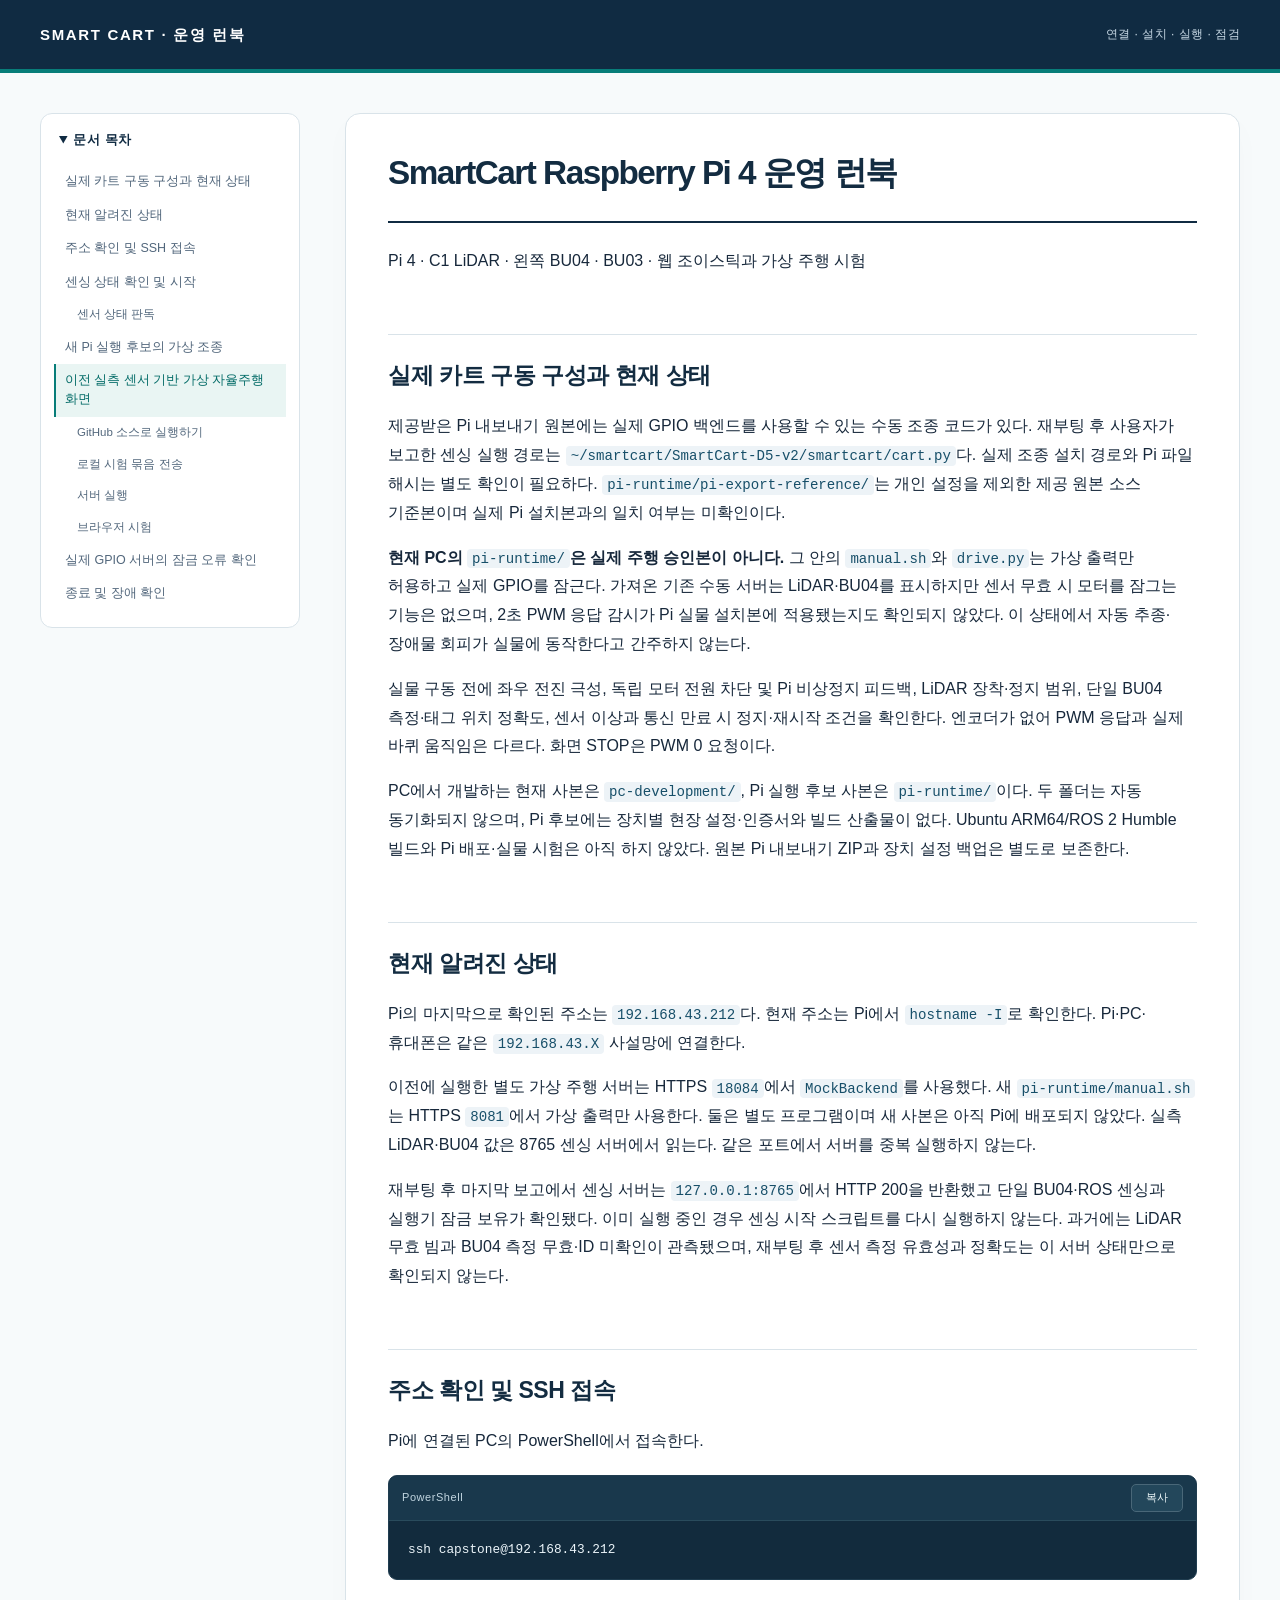
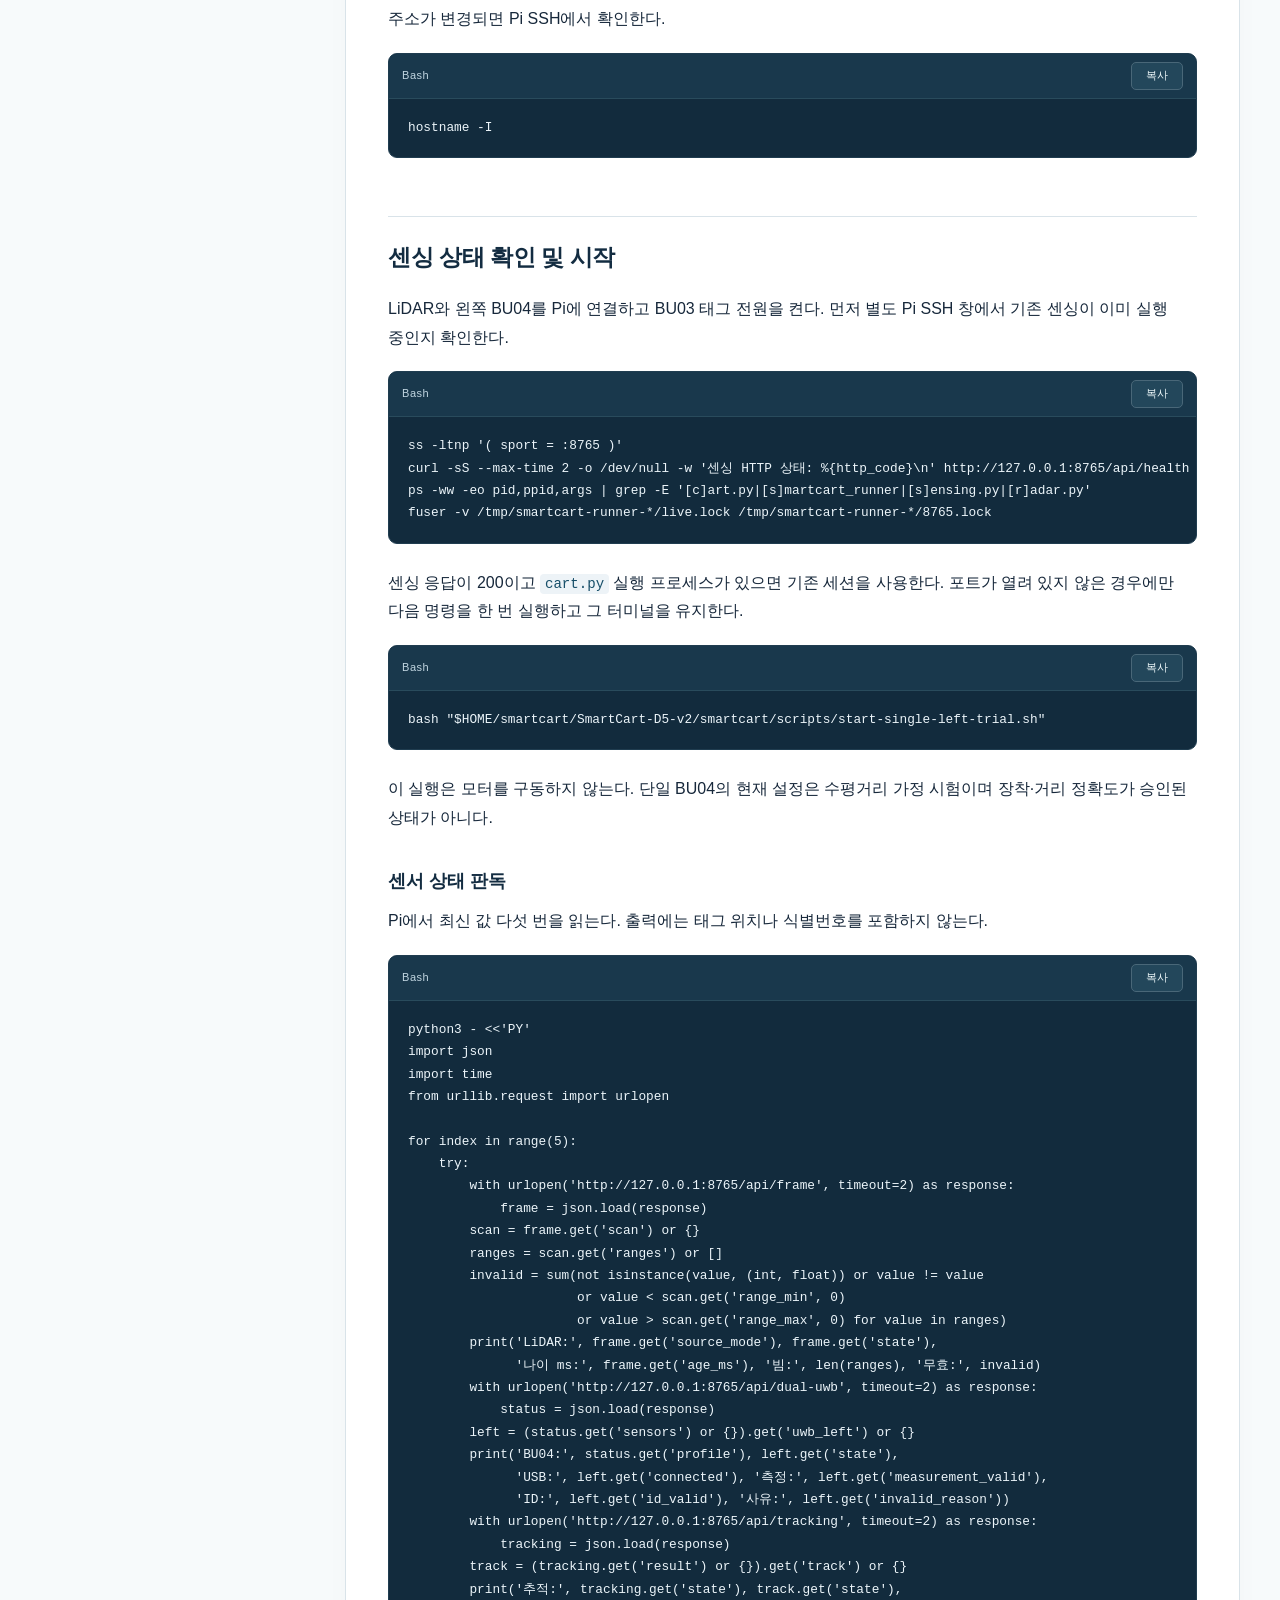
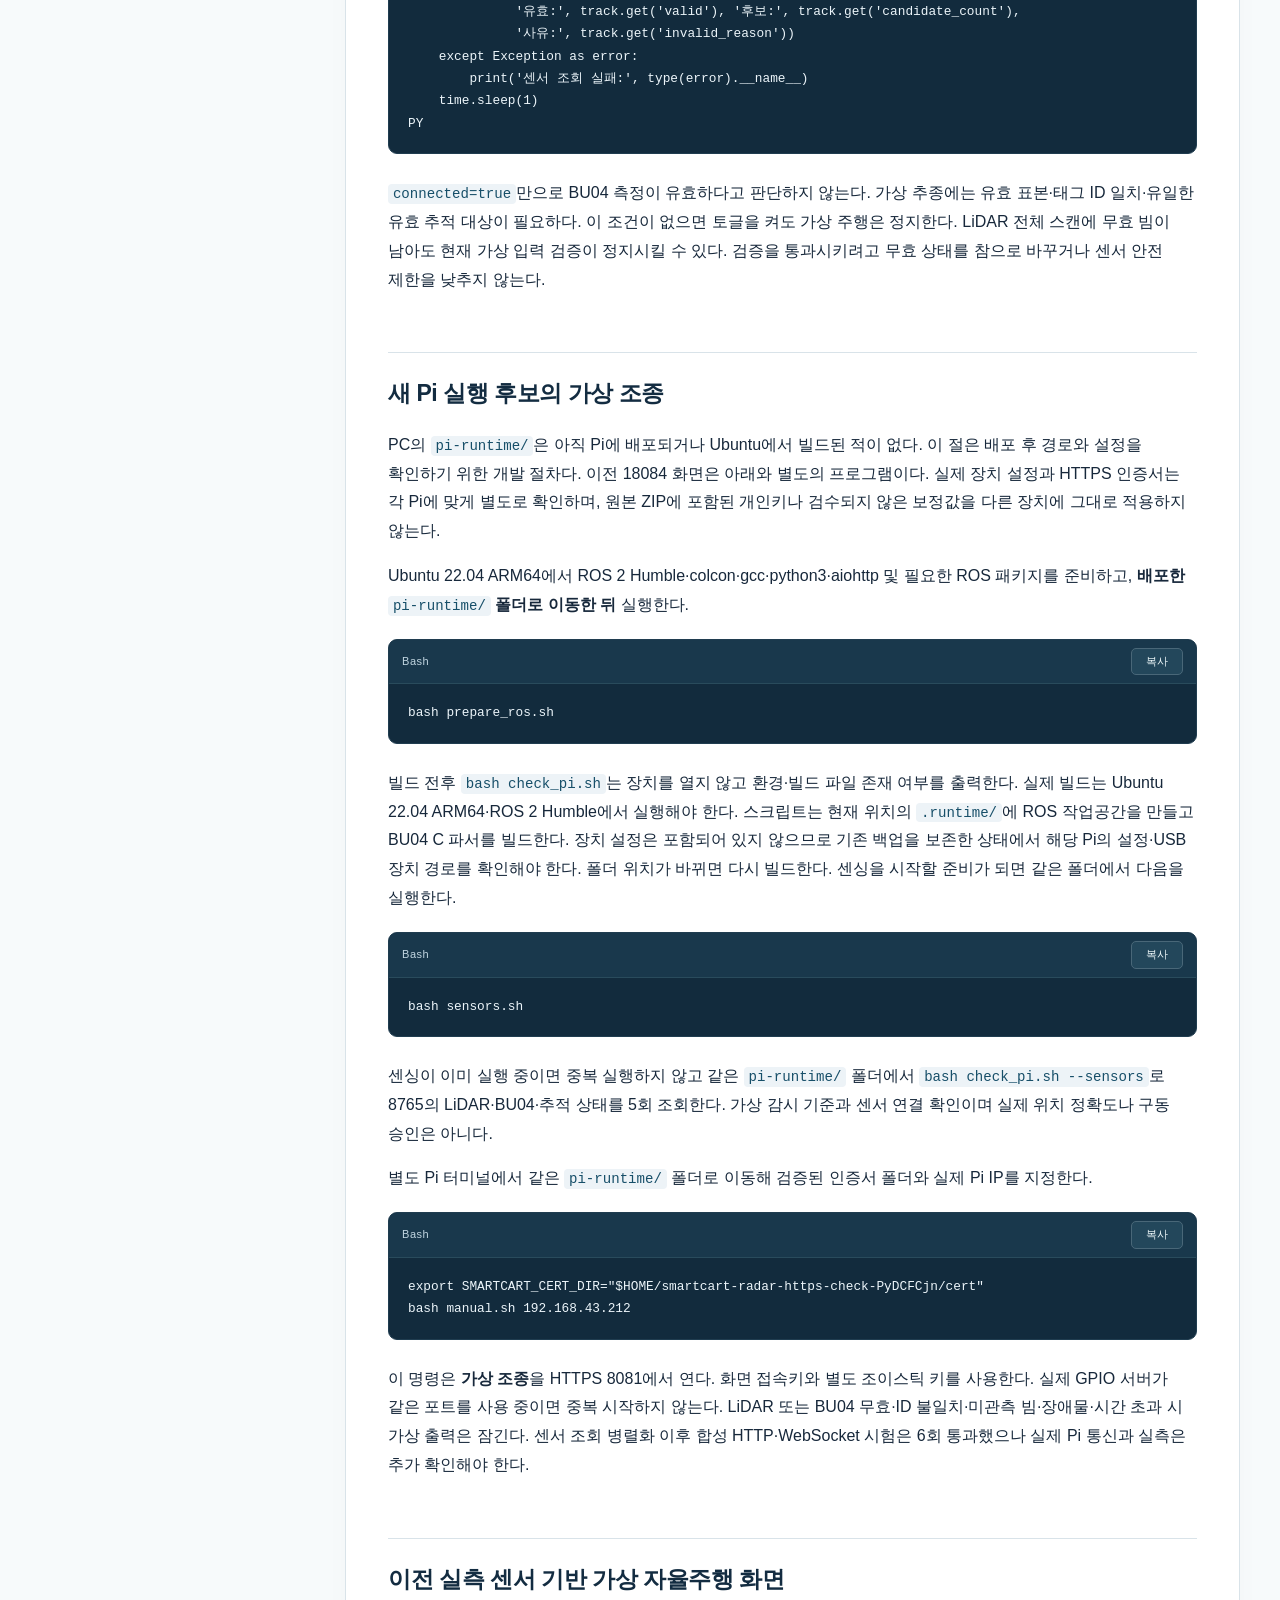
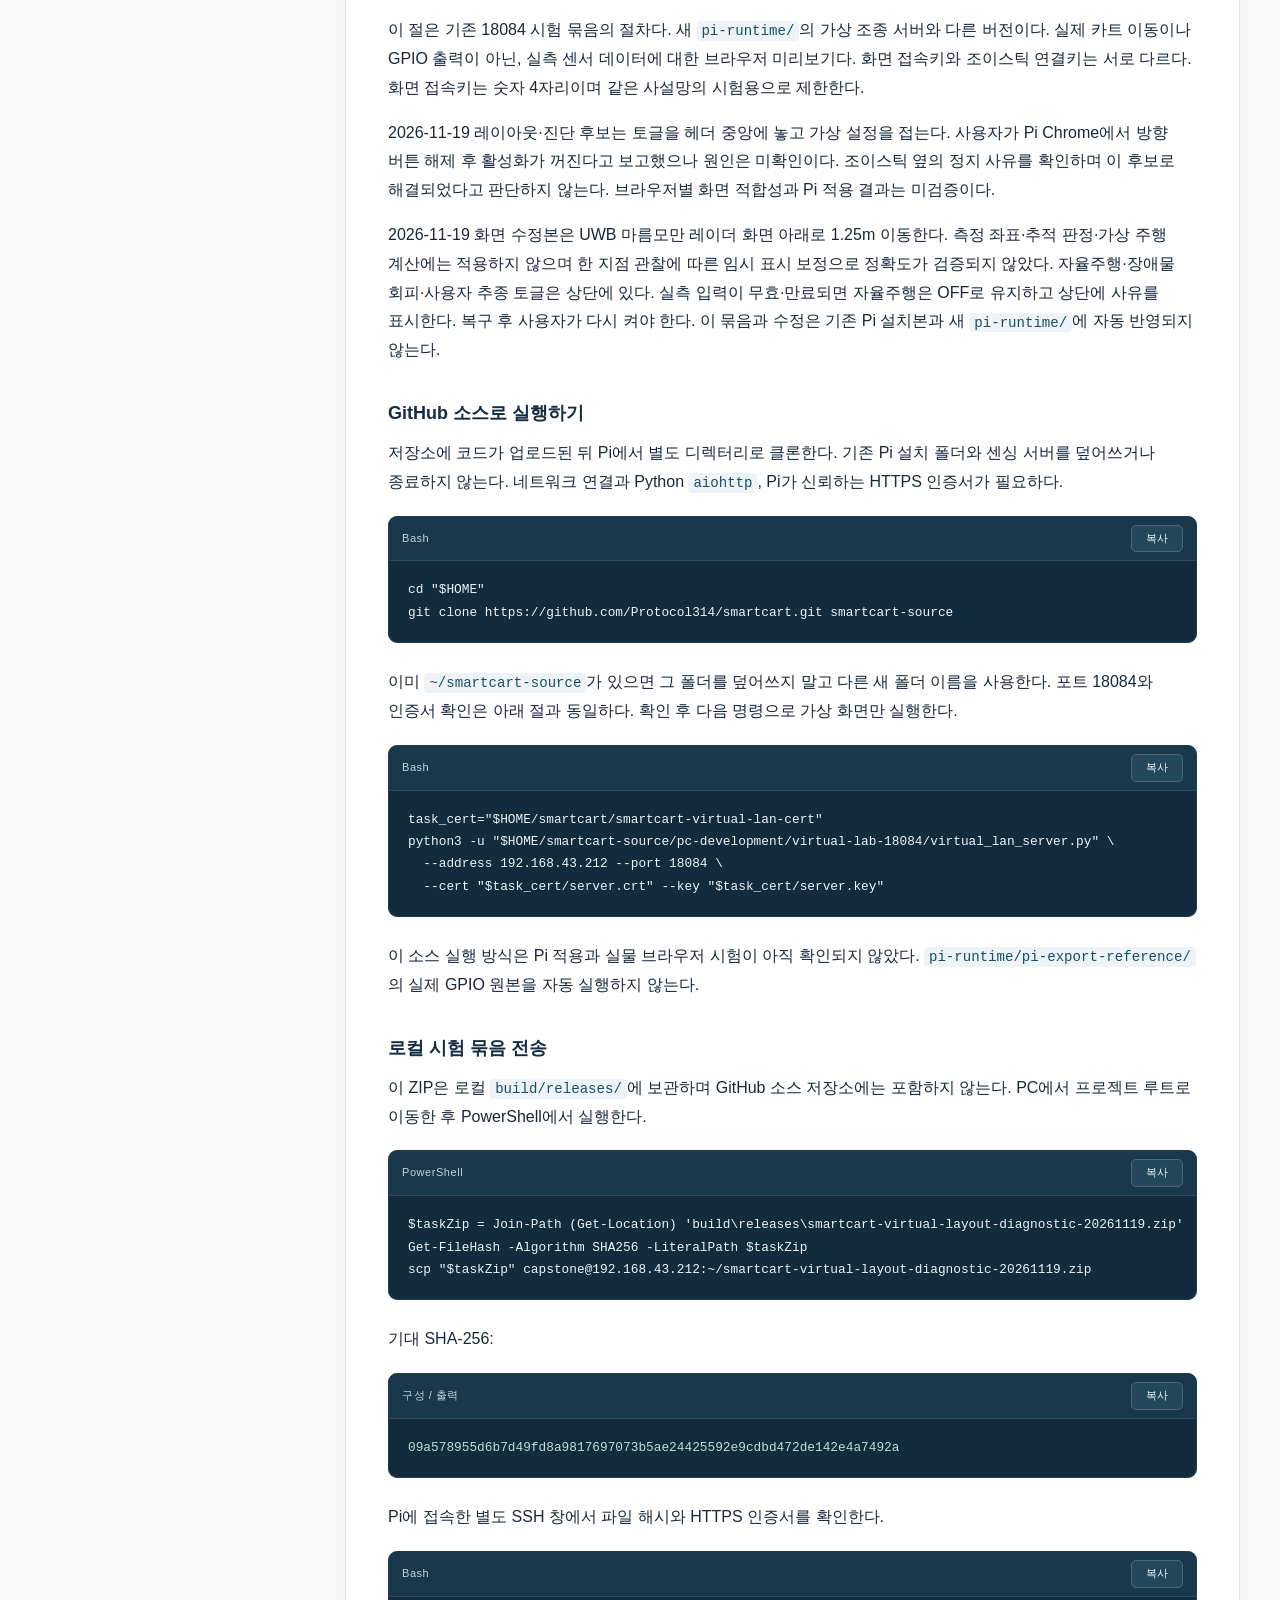
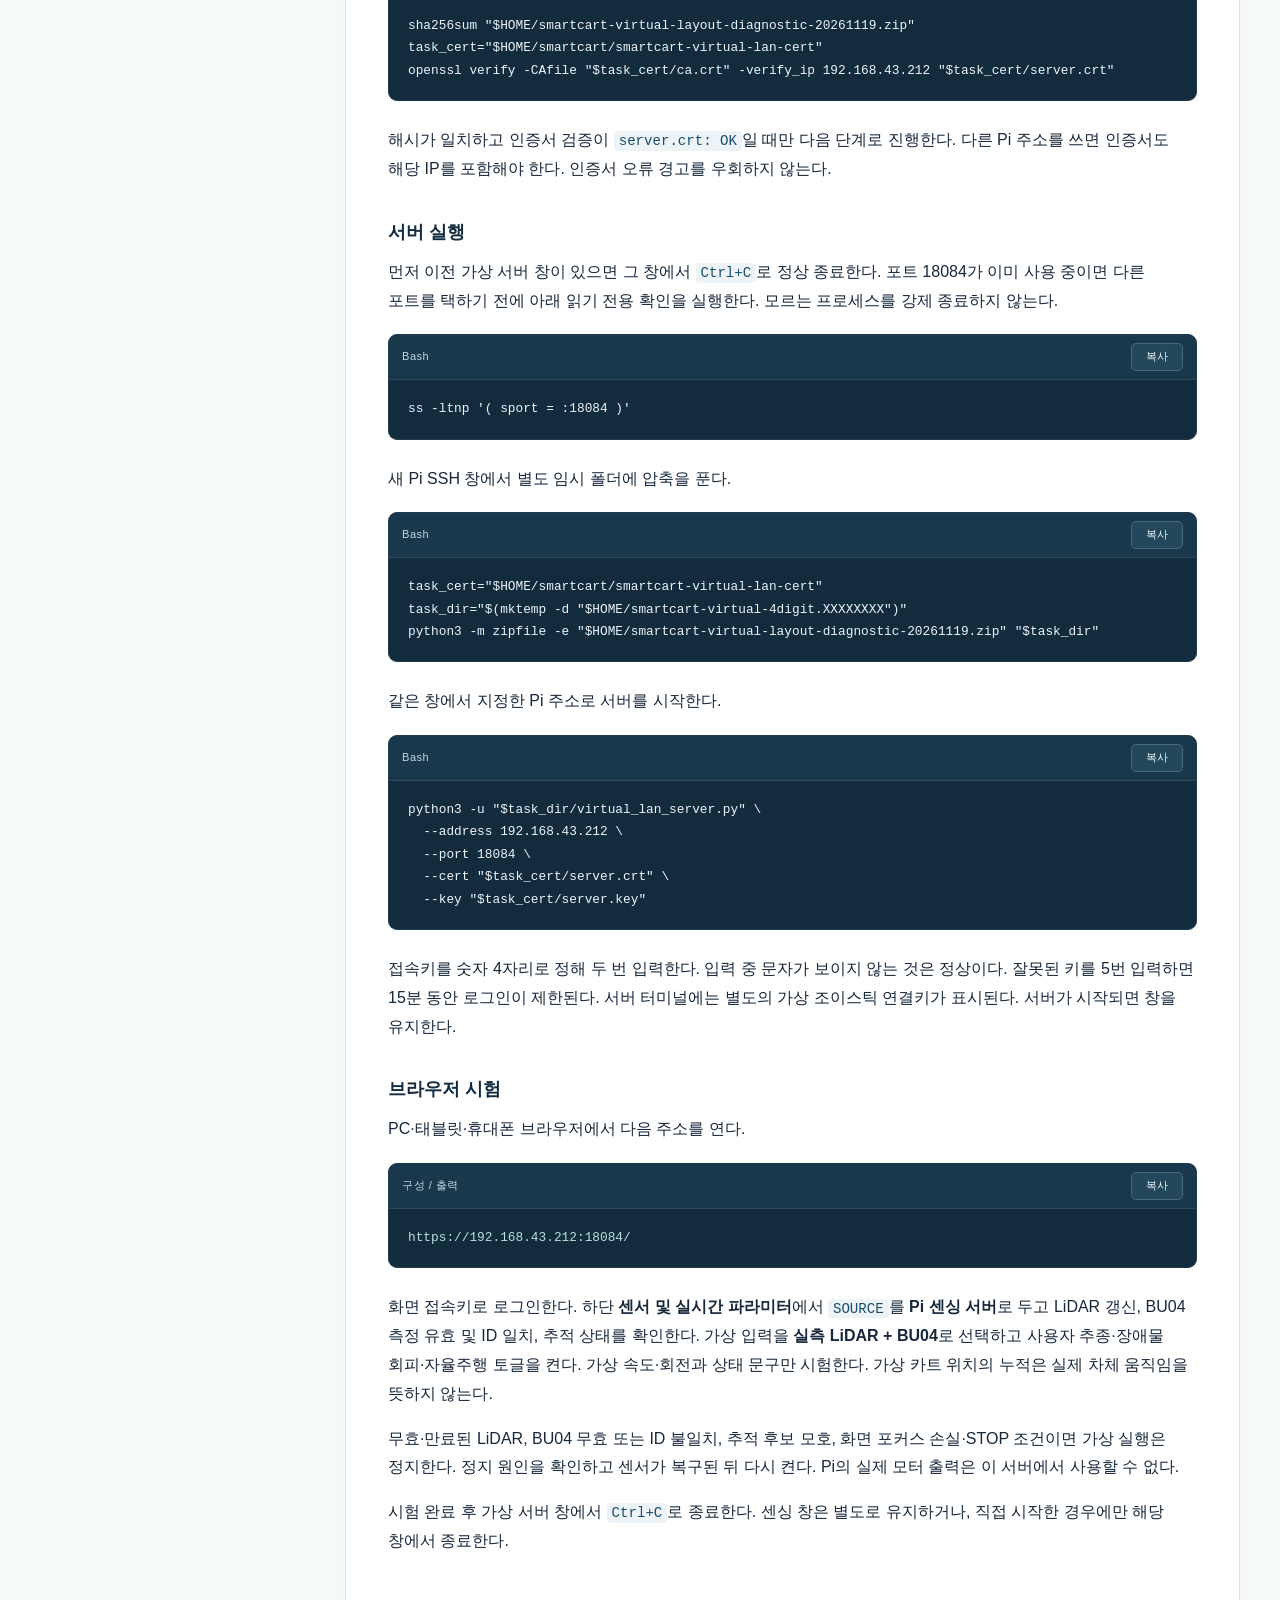
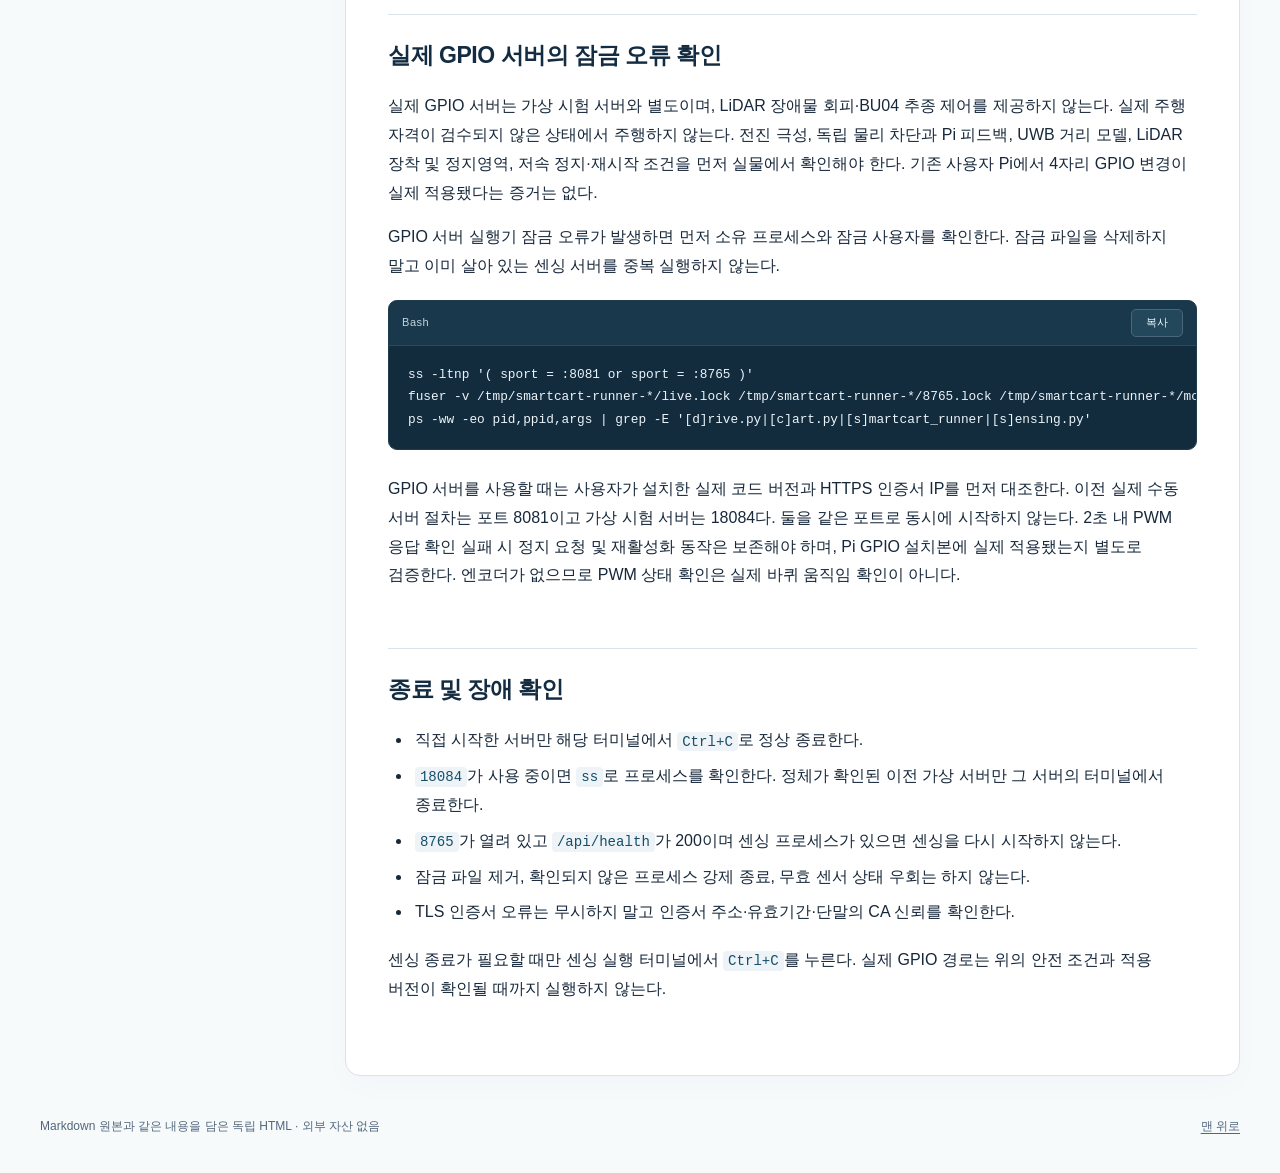
==== runbook/Smart-Cart Raspberry Pi 4 기본 운영 런북.html @ fb991292 "Initial commit" ====
<!doctype html>
<html lang="ko">
<head>
<meta charset="utf-8">
<meta name="viewport" content="width=device-width, initial-scale=1">
<meta name="referrer" content="no-referrer">
<meta name="source-sha256" content="e665fee22f720fba0fd50d37e1a9cc466f95908b7364778a058cd0b9a94259c3">
<title>SmartCart Raspberry Pi 4 운영 런북</title>
<style>
:root{color-scheme:light;--ink:#17283b;--muted:#52677c;--accent:#087d79;--line:#d9e3e9;--soft:#f1f6f8;--navy:#102b42;--code:#122b3d}
*{box-sizing:border-box}html{scroll-behavior:smooth;scroll-padding-top:24px}body{margin:0;background:#f7fafb;color:var(--ink);font:16px/1.8 -apple-system,BlinkMacSystemFont,"Segoe UI","Noto Sans KR",Arial,sans-serif;word-break:keep-all;overflow-wrap:anywhere}a{color:#066b78;text-underline-offset:3px}a:hover{color:#004856}button,summary{font:inherit}button{cursor:pointer}a:focus-visible,button:focus-visible,summary:focus-visible,pre:focus-visible,.table-wrap:focus-visible{outline:3px solid #ea9d22;outline-offset:4px}.skip{position:absolute;left:16px;top:-80px;background:white;padding:8px 18px;z-index:10}.skip:focus{top:8px}.masthead{background:var(--navy);color:#fff;border-bottom:4px solid var(--accent)}.masthead-inner{max-width:1520px;margin:auto;padding:21px 40px;display:flex;justify-content:space-between;gap:20px;align-items:center}.brand{font-size:15px;font-weight:750;letter-spacing:.11em}.masthead-note{font-size:12px;letter-spacing:.04em;color:#c8d9e5}.layout{max-width:1520px;display:grid;grid-template-columns:260px minmax(0,1fr);gap:45px;margin:0 auto;padding:40px}.sidebar{min-width:0}.toc-shell{position:sticky;top:24px;border:1px solid var(--line);border-radius:12px;background:#fff;overflow:hidden}.toc-shell summary{padding:14px 18px;font-size:13px;font-weight:750;letter-spacing:.06em;color:var(--navy);cursor:pointer}.toc-shell nav{max-height:calc(100vh - 125px);overflow:auto;padding:0 13px 16px}.toc-shell a{display:block;text-decoration:none;color:var(--muted);font-size:12.5px;line-height:1.55;padding:7px 9px;border-left:2px solid transparent}.toc-shell a.level-3{padding-left:21px;font-size:11.5px}.toc-shell a:hover,.toc-shell a.active{color:#046c68;background:#e9f5f3;border-left-color:var(--accent)}main{min-width:0;background:#fff;border:1px solid var(--line);border-radius:15px;padding:35px 42px 55px;box-shadow:0 10px 30px #16314d05}h1,h2,h3,h4{color:#132c41;line-height:1.45;overflow-wrap:anywhere}h1{font-size:clamp(27px,2.6vw,38px);letter-spacing:-.045em;margin:0 0 24px;padding-bottom:24px;border-bottom:2px solid var(--navy)}h2{font-size:23px;margin:58px 0 20px;padding-top:24px;border-top:1px solid var(--line);letter-spacing:-.02em}h3{font-size:18px;margin:35px 0 13px}h4{font-size:16px;margin:25px 0 10px}p{margin:11px 0 16px}blockquote{background:#eaf5f3;border-left:4px solid var(--accent);border-radius:0 9px 9px 0;padding:13px 19px;margin:22px 0;font-size:14px}blockquote p{margin:3px 0}ul,ol{padding-left:24px;margin:12px 0 19px}li{padding-left:3px;margin:7px 0}li p{margin:3px 0}li>ul,li>ol{margin:8px 0}.check-item{list-style:none;position:relative}.check-item>input{position:absolute;left:-23px;top:8px;accent-color:var(--accent)}.table-wrap{max-width:100%;overflow-x:auto;border:1px solid var(--line);border-radius:9px;margin:19px 0 25px}table{width:100%;border-collapse:collapse;font-size:13px;line-height:1.7}th,td{padding:12px 14px;border-bottom:1px solid var(--line);text-align:left;vertical-align:top}th{background:#edf3f6;color:#1a3c53;font-weight:700;white-space:nowrap}td+td,th+th{border-left:1px solid #e4ebef}tbody tr:last-child td{border-bottom:0}tbody tr:nth-child(even){background:#fbfcfd}code{font: .88em/1.7 Consolas,"Cascadia Code","D2Coding",monospace;word-break:normal;background:#edf3f7;color:#174f69;padding:.13em .35em;border-radius:4px}td code{overflow-wrap:anywhere;white-space:normal}.code-block{margin:19px 0 25px;border:1px solid #203d50;border-radius:9px;overflow:hidden;background:var(--code)}.code-toolbar{display:flex;align-items:center;justify-content:space-between;gap:15px;padding:8px 13px;background:#19384c;color:#c1d5e0;font-size:11px;letter-spacing:.05em;border-bottom:1px solid #294b5c}.copy-btn{border:1px solid #496778;border-radius:5px;color:#eaf5f7;background:#23475b;padding:3px 11px;font-size:11px;min-width:52px}.copy-btn:hover{background:#2e5a70}pre{margin:0;padding:18px 19px;overflow:auto;tab-size:4;color:#ecf5fa;font-size:12.8px;line-height:1.75}pre code{display:block;background:none;color:inherit;padding:0;border-radius:0;white-space:pre;overflow-wrap:normal;font-size:inherit;line-height:inherit}.language-text{color:#b9e1db}hr{border:0;border-top:1px solid var(--line);margin:34px 0}.page-footer{max-width:1520px;margin:0 auto;padding:0 40px 35px;color:var(--muted);font-size:12px;display:flex;justify-content:space-between;gap:15px}.page-footer a{color:var(--muted)}.sr-only{position:absolute;width:1px;height:1px;padding:0;overflow:hidden;clip:rect(0,0,0,0);white-space:nowrap;border:0}@media(min-width:1600px){.layout{grid-template-columns:280px minmax(0,1fr);gap:55px}}@media(max-width:1050px){.layout{grid-template-columns:220px minmax(0,1fr);padding:28px;gap:25px}main{padding:28px}body{font-size:15px}.masthead-inner{padding:18px 28px}}@media(max-width:820px){.layout{display:block;padding:18px 16px}.sidebar{margin-bottom:18px}.toc-shell{position:static}.toc-shell nav{max-height:42vh}.masthead-inner{padding:15px 20px}.masthead-note{display:none}main{padding:24px 20px;border-radius:10px}h1{font-size:26px}h2{font-size:21px;margin-top:43px;padding-top:21px}h3{font-size:18px}pre{padding:15px;font-size:11.8px}.page-footer{padding:8px 20px 28px;display:block}.table-wrap{margin-left:0;margin-right:0}th,td{padding:10px 11px}table{min-width:510px;font-size:12px}blockquote{padding:11px 14px;font-size:13px}}@media(prefers-reduced-motion:reduce){html{scroll-behavior:auto}}@media print{@page{margin:16mm}body{background:#fff;font-size:10pt;line-height:1.6}.masthead,.sidebar,.copy-btn,.page-footer,.skip{display:none}.layout{display:block;padding:0;max-width:none}main{padding:0;border:0;box-shadow:none;border-radius:0}h1{font-size:24pt}h2{font-size:16pt;margin-top:26pt;break-after:avoid}h3,h4{break-after:avoid}.code-block{break-inside:avoid;background:#f4f6f8;border-color:#b7c4ce}.code-toolbar{background:#e8edf1;color:#102b42;border-color:#c4cdd5}pre{white-space:pre-wrap;font-size:8pt;color:#17283b;overflow:visible}pre code{white-space:pre-wrap;overflow-wrap:anywhere;color:#17283b}.table-wrap{overflow:visible;border-color:#bfcbd4}table{min-width:0;font-size:8.5pt}thead{display:table-header-group}tr{break-inside:avoid}blockquote{break-inside:avoid}a{color:inherit;text-decoration:underline}h1,h2,h3,h4{scroll-margin-top:0}}
</style>
</head>
<body>
<a class="skip" href="#main">본문으로 이동</a>
<header class="masthead" id="top"><div class="masthead-inner"><div class="brand">SMART CART · 운영 런북</div><div class="masthead-note">연결 · 설치 · 실행 · 점검</div></div></header>
<div class="layout"><aside class="sidebar"><details class="toc-shell" open><summary>문서 목차</summary><nav aria-label="문서 목차"><a class="level-2" href="#실제-카트-구동-구성과-현재-상태">실제 카트 구동 구성과 현재 상태</a>
<a class="level-2" href="#현재-알려진-상태">현재 알려진 상태</a>
<a class="level-2" href="#주소-확인-및-ssh-접속">주소 확인 및 SSH 접속</a>
<a class="level-2" href="#센싱-상태-확인-및-시작">센싱 상태 확인 및 시작</a>
<a class="level-3" href="#센서-상태-판독">센서 상태 판독</a>
<a class="level-2" href="#새-pi-실행-후보의-가상-조종">새 Pi 실행 후보의 가상 조종</a>
<a class="level-2" href="#이전-실측-센서-기반-가상-자율주행-화면">이전 실측 센서 기반 가상 자율주행 화면</a>
<a class="level-3" href="#github-소스로-실행하기">GitHub 소스로 실행하기</a>
<a class="level-3" href="#로컬-시험-묶음-전송">로컬 시험 묶음 전송</a>
<a class="level-3" href="#서버-실행">서버 실행</a>
<a class="level-3" href="#브라우저-시험">브라우저 시험</a>
<a class="level-2" href="#실제-gpio-서버의-잠금-오류-확인">실제 GPIO 서버의 잠금 오류 확인</a>
<a class="level-2" href="#종료-및-장애-확인">종료 및 장애 확인</a></nav></details></aside><main id="main">
<h1 id="smartcart-raspberry-pi-4-운영-런북">SmartCart Raspberry Pi 4 운영 런북</h1>
<p>Pi 4 · C1 LiDAR · 왼쪽 BU04 · BU03 · 웹 조이스틱과 가상 주행 시험</p>
<h2 id="실제-카트-구동-구성과-현재-상태">실제 카트 구동 구성과 현재 상태</h2>
<p>제공받은 Pi 내보내기 원본에는 실제 GPIO 백엔드를 사용할 수 있는 수동 조종 코드가 있다. 재부팅 후 사용자가 보고한 센싱 실행 경로는 <code>~/smartcart/SmartCart-D5-v2/smartcart/cart.py</code>다. 실제 조종 설치 경로와 Pi 파일 해시는 별도 확인이 필요하다. <code>pi-runtime/pi-export-reference/</code>는 개인 설정을 제외한 제공 원본 소스 기준본이며 실제 Pi 설치본과의 일치 여부는 미확인이다.</p>
<p><strong>현재 PC의 <code>pi-runtime/</code>은 실제 주행 승인본이 아니다.</strong> 그 안의 <code>manual.sh</code>와 <code>drive.py</code>는 가상 출력만 허용하고 실제 GPIO를 잠근다. 가져온 기존 수동 서버는 LiDAR·BU04를 표시하지만 센서 무효 시 모터를 잠그는 기능은 없으며, 2초 PWM 응답 감시가 Pi 실물 설치본에 적용됐는지도 확인되지 않았다. 이 상태에서 자동 추종·장애물 회피가 실물에 동작한다고 간주하지 않는다.</p>
<p>실물 구동 전에 좌우 전진 극성, 독립 모터 전원 차단 및 Pi 비상정지 피드백, LiDAR 장착·정지 범위, 단일 BU04 측정·태그 위치 정확도, 센서 이상과 통신 만료 시 정지·재시작 조건을 확인한다. 엔코더가 없어 PWM 응답과 실제 바퀴 움직임은 다르다. 화면 STOP은 PWM 0 요청이다.</p>
<p>PC에서 개발하는 현재 사본은 <code>pc-development/</code>, Pi 실행 후보 사본은 <code>pi-runtime/</code>이다. 두 폴더는 자동 동기화되지 않으며, Pi 후보에는 장치별 현장 설정·인증서와 빌드 산출물이 없다. Ubuntu ARM64/ROS 2 Humble 빌드와 Pi 배포·실물 시험은 아직 하지 않았다. 원본 Pi 내보내기 ZIP과 장치 설정 백업은 별도로 보존한다.</p>
<h2 id="현재-알려진-상태">현재 알려진 상태</h2>
<p>Pi의 마지막으로 확인된 주소는 <code>192.168.43.212</code>다. 현재 주소는 Pi에서 <code>hostname -I</code>로 확인한다. Pi·PC·휴대폰은 같은 <code>192.168.43.X</code> 사설망에 연결한다.</p>
<p>이전에 실행한 별도 가상 주행 서버는 HTTPS <code>18084</code>에서 <code>MockBackend</code>를 사용했다. 새 <code>pi-runtime/manual.sh</code>는 HTTPS <code>8081</code>에서 가상 출력만 사용한다. 둘은 별도 프로그램이며 새 사본은 아직 Pi에 배포되지 않았다. 실측 LiDAR·BU04 값은 8765 센싱 서버에서 읽는다. 같은 포트에서 서버를 중복 실행하지 않는다.</p>
<p>재부팅 후 마지막 보고에서 센싱 서버는 <code>127.0.0.1:8765</code>에서 HTTP 200을 반환했고 단일 BU04·ROS 센싱과 실행기 잠금 보유가 확인됐다. 이미 실행 중인 경우 센싱 시작 스크립트를 다시 실행하지 않는다. 과거에는 LiDAR 무효 빔과 BU04 측정 무효·ID 미확인이 관측됐으며, 재부팅 후 센서 측정 유효성과 정확도는 이 서버 상태만으로 확인되지 않는다.</p>
<h2 id="주소-확인-및-ssh-접속">주소 확인 및 SSH 접속</h2>
<p>Pi에 연결된 PC의 PowerShell에서 접속한다.</p>
<div class="code-block"><div class="code-toolbar"><span>PowerShell</span><button type="button" class="copy-btn" data-code="code-1" aria-label="PowerShell 코드 복사">복사</button></div><pre tabindex="0"><code id="code-1" class="language-powershell">ssh capstone@192.168.43.212
</code></pre></div>
<p>주소가 변경되면 Pi SSH에서 확인한다.</p>
<div class="code-block"><div class="code-toolbar"><span>Bash</span><button type="button" class="copy-btn" data-code="code-2" aria-label="Bash 코드 복사">복사</button></div><pre tabindex="0"><code id="code-2" class="language-bash">hostname -I
</code></pre></div>
<h2 id="센싱-상태-확인-및-시작">센싱 상태 확인 및 시작</h2>
<p>LiDAR와 왼쪽 BU04를 Pi에 연결하고 BU03 태그 전원을 켠다. 먼저 별도 Pi SSH 창에서 기존 센싱이 이미 실행 중인지 확인한다.</p>
<div class="code-block"><div class="code-toolbar"><span>Bash</span><button type="button" class="copy-btn" data-code="code-3" aria-label="Bash 코드 복사">복사</button></div><pre tabindex="0"><code id="code-3" class="language-bash">ss -ltnp '( sport = :8765 )'
curl -sS --max-time 2 -o /dev/null -w '센싱 HTTP 상태: %{http_code}\n' http://127.0.0.1:8765/api/health
ps -ww -eo pid,ppid,args | grep -E '[c]art.py|[s]martcart_runner|[s]ensing.py|[r]adar.py'
fuser -v /tmp/smartcart-runner-*/live.lock /tmp/smartcart-runner-*/8765.lock
</code></pre></div>
<p>센싱 응답이 200이고 <code>cart.py</code> 실행 프로세스가 있으면 기존 세션을 사용한다. 포트가 열려 있지 않은 경우에만 다음 명령을 한 번 실행하고 그 터미널을 유지한다.</p>
<div class="code-block"><div class="code-toolbar"><span>Bash</span><button type="button" class="copy-btn" data-code="code-4" aria-label="Bash 코드 복사">복사</button></div><pre tabindex="0"><code id="code-4" class="language-bash">bash "$HOME/smartcart/SmartCart-D5-v2/smartcart/scripts/start-single-left-trial.sh"
</code></pre></div>
<p>이 실행은 모터를 구동하지 않는다. 단일 BU04의 현재 설정은 수평거리 가정 시험이며 장착·거리 정확도가 승인된 상태가 아니다.</p>
<h3 id="센서-상태-판독">센서 상태 판독</h3>
<p>Pi에서 최신 값 다섯 번을 읽는다. 출력에는 태그 위치나 식별번호를 포함하지 않는다.</p>
<div class="code-block"><div class="code-toolbar"><span>Bash</span><button type="button" class="copy-btn" data-code="code-5" aria-label="Bash 코드 복사">복사</button></div><pre tabindex="0"><code id="code-5" class="language-bash">python3 - &lt;&lt;'PY'
import json
import time
from urllib.request import urlopen

for index in range(5):
    try:
        with urlopen('http://127.0.0.1:8765/api/frame', timeout=2) as response:
            frame = json.load(response)
        scan = frame.get('scan') or {}
        ranges = scan.get('ranges') or []
        invalid = sum(not isinstance(value, (int, float)) or value != value
                      or value &lt; scan.get('range_min', 0)
                      or value &gt; scan.get('range_max', 0) for value in ranges)
        print('LiDAR:', frame.get('source_mode'), frame.get('state'),
              '나이 ms:', frame.get('age_ms'), '빔:', len(ranges), '무효:', invalid)
        with urlopen('http://127.0.0.1:8765/api/dual-uwb', timeout=2) as response:
            status = json.load(response)
        left = (status.get('sensors') or {}).get('uwb_left') or {}
        print('BU04:', status.get('profile'), left.get('state'),
              'USB:', left.get('connected'), '측정:', left.get('measurement_valid'),
              'ID:', left.get('id_valid'), '사유:', left.get('invalid_reason'))
        with urlopen('http://127.0.0.1:8765/api/tracking', timeout=2) as response:
            tracking = json.load(response)
        track = (tracking.get('result') or {}).get('track') or {}
        print('추적:', tracking.get('state'), track.get('state'),
              '유효:', track.get('valid'), '후보:', track.get('candidate_count'),
              '사유:', track.get('invalid_reason'))
    except Exception as error:
        print('센서 조회 실패:', type(error).__name__)
    time.sleep(1)
PY
</code></pre></div>
<p><code>connected=true</code>만으로 BU04 측정이 유효하다고 판단하지 않는다. 가상 추종에는 유효 표본·태그 ID 일치·유일한 유효 추적 대상이 필요하다. 이 조건이 없으면 토글을 켜도 가상 주행은 정지한다. LiDAR 전체 스캔에 무효 빔이 남아도 현재 가상 입력 검증이 정지시킬 수 있다. 검증을 통과시키려고 무효 상태를 참으로 바꾸거나 센서 안전 제한을 낮추지 않는다.</p>
<h2 id="새-pi-실행-후보의-가상-조종">새 Pi 실행 후보의 가상 조종</h2>
<p>PC의 <code>pi-runtime/</code>은 아직 Pi에 배포되거나 Ubuntu에서 빌드된 적이 없다. 이 절은 배포 후 경로와 설정을 확인하기 위한 개발 절차다. 이전 18084 화면은 아래와 별도의 프로그램이다. 실제 장치 설정과 HTTPS 인증서는 각 Pi에 맞게 별도로 확인하며, 원본 ZIP에 포함된 개인키나 검수되지 않은 보정값을 다른 장치에 그대로 적용하지 않는다.</p>
<p>Ubuntu 22.04 ARM64에서 ROS 2 Humble·colcon·gcc·python3·aiohttp 및 필요한 ROS 패키지를 준비하고, <strong>배포한 <code>pi-runtime/</code> 폴더로 이동한 뒤</strong> 실행한다.</p>
<div class="code-block"><div class="code-toolbar"><span>Bash</span><button type="button" class="copy-btn" data-code="code-6" aria-label="Bash 코드 복사">복사</button></div><pre tabindex="0"><code id="code-6" class="language-bash">bash prepare_ros.sh
</code></pre></div>
<p>빌드 전후 <code>bash check_pi.sh</code>는 장치를 열지 않고 환경·빌드 파일 존재 여부를 출력한다. 실제 빌드는 Ubuntu 22.04 ARM64·ROS 2 Humble에서 실행해야 한다. 스크립트는 현재 위치의 <code>.runtime/</code>에 ROS 작업공간을 만들고 BU04 C 파서를 빌드한다. 장치 설정은 포함되어 있지 않으므로 기존 백업을 보존한 상태에서 해당 Pi의 설정·USB 장치 경로를 확인해야 한다. 폴더 위치가 바뀌면 다시 빌드한다. 센싱을 시작할 준비가 되면 같은 폴더에서 다음을 실행한다.</p>
<div class="code-block"><div class="code-toolbar"><span>Bash</span><button type="button" class="copy-btn" data-code="code-7" aria-label="Bash 코드 복사">복사</button></div><pre tabindex="0"><code id="code-7" class="language-bash">bash sensors.sh
</code></pre></div>
<p>센싱이 이미 실행 중이면 중복 실행하지 않고 같은 <code>pi-runtime/</code> 폴더에서 <code>bash check_pi.sh --sensors</code>로 8765의 LiDAR·BU04·추적 상태를 5회 조회한다. 가상 감시 기준과 센서 연결 확인이며 실제 위치 정확도나 구동 승인은 아니다.</p>
<p>별도 Pi 터미널에서 같은 <code>pi-runtime/</code> 폴더로 이동해 검증된 인증서 폴더와 실제 Pi IP를 지정한다.</p>
<div class="code-block"><div class="code-toolbar"><span>Bash</span><button type="button" class="copy-btn" data-code="code-8" aria-label="Bash 코드 복사">복사</button></div><pre tabindex="0"><code id="code-8" class="language-bash">export SMARTCART_CERT_DIR="$HOME/smartcart-radar-https-check-PyDCFCjn/cert"
bash manual.sh 192.168.43.212
</code></pre></div>
<p>이 명령은 <strong>가상 조종</strong>을 HTTPS 8081에서 연다. 화면 접속키와 별도 조이스틱 키를 사용한다. 실제 GPIO 서버가 같은 포트를 사용 중이면 중복 시작하지 않는다. LiDAR 또는 BU04 무효·ID 불일치·미관측 빔·장애물·시간 초과 시 가상 출력은 잠긴다. 센서 조회 병렬화 이후 합성 HTTP·WebSocket 시험은 6회 통과했으나 실제 Pi 통신과 실측은 추가 확인해야 한다.</p>
<h2 id="이전-실측-센서-기반-가상-자율주행-화면">이전 실측 센서 기반 가상 자율주행 화면</h2>
<p>이 절은 기존 18084 시험 묶음의 절차다. 새 <code>pi-runtime/</code>의 가상 조종 서버와 다른 버전이다. 실제 카트 이동이나 GPIO 출력이 아닌, 실측 센서 데이터에 대한 브라우저 미리보기다. 화면 접속키와 조이스틱 연결키는 서로 다르다. 화면 접속키는 숫자 4자리이며 같은 사설망의 시험용으로 제한한다.</p>
<p>2026-11-19 레이아웃·진단 후보는 토글을 헤더 중앙에 놓고 가상 설정을 접는다. 사용자가 Pi Chrome에서 방향 버튼 해제 후 활성화가 꺼진다고 보고했으나 원인은 미확인이다. 조이스틱 옆의 정지 사유를 확인하며 이 후보로 해결되었다고 판단하지 않는다. 브라우저별 화면 적합성과 Pi 적용 결과는 미검증이다.</p>
<p>2026-11-19 화면 수정본은 UWB 마름모만 레이더 화면 아래로 1.25m 이동한다. 측정 좌표·추적 판정·가상 주행 계산에는 적용하지 않으며 한 지점 관찰에 따른 임시 표시 보정으로 정확도가 검증되지 않았다. 자율주행·장애물 회피·사용자 추종 토글은 상단에 있다. 실측 입력이 무효·만료되면 자율주행은 OFF로 유지하고 상단에 사유를 표시한다. 복구 후 사용자가 다시 켜야 한다. 이 묶음과 수정은 기존 Pi 설치본과 새 <code>pi-runtime/</code>에 자동 반영되지 않는다.</p>
<h3 id="github-소스로-실행하기">GitHub 소스로 실행하기</h3>
<p>저장소에 코드가 업로드된 뒤 Pi에서 별도 디렉터리로 클론한다. 기존 Pi 설치 폴더와 센싱 서버를 덮어쓰거나 종료하지 않는다. 네트워크 연결과 Python <code>aiohttp</code>, Pi가 신뢰하는 HTTPS 인증서가 필요하다.</p>
<div class="code-block"><div class="code-toolbar"><span>Bash</span><button type="button" class="copy-btn" data-code="code-9" aria-label="Bash 코드 복사">복사</button></div><pre tabindex="0"><code id="code-9" class="language-bash">cd "$HOME"
git clone https://github.com/Protocol314/smartcart.git smartcart-source
</code></pre></div>
<p>이미 <code>~/smartcart-source</code>가 있으면 그 폴더를 덮어쓰지 말고 다른 새 폴더 이름을 사용한다. 포트 18084와 인증서 확인은 아래 절과 동일하다. 확인 후 다음 명령으로 가상 화면만 실행한다.</p>
<div class="code-block"><div class="code-toolbar"><span>Bash</span><button type="button" class="copy-btn" data-code="code-10" aria-label="Bash 코드 복사">복사</button></div><pre tabindex="0"><code id="code-10" class="language-bash">task_cert="$HOME/smartcart/smartcart-virtual-lan-cert"
python3 -u "$HOME/smartcart-source/pc-development/virtual-lab-18084/virtual_lan_server.py" \
  --address 192.168.43.212 --port 18084 \
  --cert "$task_cert/server.crt" --key "$task_cert/server.key"
</code></pre></div>
<p>이 소스 실행 방식은 Pi 적용과 실물 브라우저 시험이 아직 확인되지 않았다. <code>pi-runtime/pi-export-reference/</code>의 실제 GPIO 원본을 자동 실행하지 않는다.</p>
<h3 id="로컬-시험-묶음-전송">로컬 시험 묶음 전송</h3>
<p>이 ZIP은 로컬 <code>build/releases/</code>에 보관하며 GitHub 소스 저장소에는 포함하지 않는다. PC에서 프로젝트 루트로 이동한 후 PowerShell에서 실행한다.</p>
<div class="code-block"><div class="code-toolbar"><span>PowerShell</span><button type="button" class="copy-btn" data-code="code-11" aria-label="PowerShell 코드 복사">복사</button></div><pre tabindex="0"><code id="code-11" class="language-powershell">$taskZip = Join-Path (Get-Location) 'build\releases\smartcart-virtual-layout-diagnostic-20261119.zip'
Get-FileHash -Algorithm SHA256 -LiteralPath $taskZip
scp "$taskZip" capstone@192.168.43.212:~/smartcart-virtual-layout-diagnostic-20261119.zip
</code></pre></div>
<p>기대 SHA-256:</p>
<div class="code-block"><div class="code-toolbar"><span>구성 / 출력</span><button type="button" class="copy-btn" data-code="code-12" aria-label="구성 / 출력 코드 복사">복사</button></div><pre tabindex="0"><code id="code-12" class="language-text">09a578955d6b7d49fd8a9817697073b5ae24425592e9cdbd472de142e4a7492a
</code></pre></div>
<p>Pi에 접속한 별도 SSH 창에서 파일 해시와 HTTPS 인증서를 확인한다.</p>
<div class="code-block"><div class="code-toolbar"><span>Bash</span><button type="button" class="copy-btn" data-code="code-13" aria-label="Bash 코드 복사">복사</button></div><pre tabindex="0"><code id="code-13" class="language-bash">sha256sum "$HOME/smartcart-virtual-layout-diagnostic-20261119.zip"
task_cert="$HOME/smartcart/smartcart-virtual-lan-cert"
openssl verify -CAfile "$task_cert/ca.crt" -verify_ip 192.168.43.212 "$task_cert/server.crt"
</code></pre></div>
<p>해시가 일치하고 인증서 검증이 <code>server.crt: OK</code>일 때만 다음 단계로 진행한다. 다른 Pi 주소를 쓰면 인증서도 해당 IP를 포함해야 한다. 인증서 오류 경고를 우회하지 않는다.</p>
<h3 id="서버-실행">서버 실행</h3>
<p>먼저 이전 가상 서버 창이 있으면 그 창에서 <code>Ctrl+C</code>로 정상 종료한다. 포트 18084가 이미 사용 중이면 다른 포트를 택하기 전에 아래 읽기 전용 확인을 실행한다. 모르는 프로세스를 강제 종료하지 않는다.</p>
<div class="code-block"><div class="code-toolbar"><span>Bash</span><button type="button" class="copy-btn" data-code="code-14" aria-label="Bash 코드 복사">복사</button></div><pre tabindex="0"><code id="code-14" class="language-bash">ss -ltnp '( sport = :18084 )'
</code></pre></div>
<p>새 Pi SSH 창에서 별도 임시 폴더에 압축을 푼다.</p>
<div class="code-block"><div class="code-toolbar"><span>Bash</span><button type="button" class="copy-btn" data-code="code-15" aria-label="Bash 코드 복사">복사</button></div><pre tabindex="0"><code id="code-15" class="language-bash">task_cert="$HOME/smartcart/smartcart-virtual-lan-cert"
task_dir="$(mktemp -d "$HOME/smartcart-virtual-4digit.XXXXXXXX")"
python3 -m zipfile -e "$HOME/smartcart-virtual-layout-diagnostic-20261119.zip" "$task_dir"
</code></pre></div>
<p>같은 창에서 지정한 Pi 주소로 서버를 시작한다.</p>
<div class="code-block"><div class="code-toolbar"><span>Bash</span><button type="button" class="copy-btn" data-code="code-16" aria-label="Bash 코드 복사">복사</button></div><pre tabindex="0"><code id="code-16" class="language-bash">python3 -u "$task_dir/virtual_lan_server.py" \
  --address 192.168.43.212 \
  --port 18084 \
  --cert "$task_cert/server.crt" \
  --key "$task_cert/server.key"
</code></pre></div>
<p>접속키를 숫자 4자리로 정해 두 번 입력한다. 입력 중 문자가 보이지 않는 것은 정상이다. 잘못된 키를 5번 입력하면 15분 동안 로그인이 제한된다. 서버 터미널에는 별도의 가상 조이스틱 연결키가 표시된다. 서버가 시작되면 창을 유지한다.</p>
<h3 id="브라우저-시험">브라우저 시험</h3>
<p>PC·태블릿·휴대폰 브라우저에서 다음 주소를 연다.</p>
<div class="code-block"><div class="code-toolbar"><span>구성 / 출력</span><button type="button" class="copy-btn" data-code="code-17" aria-label="구성 / 출력 코드 복사">복사</button></div><pre tabindex="0"><code id="code-17" class="language-text">https://192.168.43.212:18084/
</code></pre></div>
<p>화면 접속키로 로그인한다. 하단 <strong>센서 및 실시간 파라미터</strong>에서 <code>SOURCE</code>를 <strong>Pi 센싱 서버</strong>로 두고 LiDAR 갱신, BU04 측정 유효 및 ID 일치, 추적 상태를 확인한다. 가상 입력을 <strong>실측 LiDAR + BU04</strong>로 선택하고 사용자 추종·장애물 회피·자율주행 토글을 켠다. 가상 속도·회전과 상태 문구만 시험한다. 가상 카트 위치의 누적은 실제 차체 움직임을 뜻하지 않는다.</p>
<p>무효·만료된 LiDAR, BU04 무효 또는 ID 불일치, 추적 후보 모호, 화면 포커스 손실·STOP 조건이면 가상 실행은 정지한다. 정지 원인을 확인하고 센서가 복구된 뒤 다시 켠다. Pi의 실제 모터 출력은 이 서버에서 사용할 수 없다.</p>
<p>시험 완료 후 가상 서버 창에서 <code>Ctrl+C</code>로 종료한다. 센싱 창은 별도로 유지하거나, 직접 시작한 경우에만 해당 창에서 종료한다.</p>
<h2 id="실제-gpio-서버의-잠금-오류-확인">실제 GPIO 서버의 잠금 오류 확인</h2>
<p>실제 GPIO 서버는 가상 시험 서버와 별도이며, LiDAR 장애물 회피·BU04 추종 제어를 제공하지 않는다. 실제 주행 자격이 검수되지 않은 상태에서 주행하지 않는다. 전진 극성, 독립 물리 차단과 Pi 피드백, UWB 거리 모델, LiDAR 장착 및 정지영역, 저속 정지·재시작 조건을 먼저 실물에서 확인해야 한다. 기존 사용자 Pi에서 4자리 GPIO 변경이 실제 적용됐다는 증거는 없다.</p>
<p>GPIO 서버 실행기 잠금 오류가 발생하면 먼저 소유 프로세스와 잠금 사용자를 확인한다. 잠금 파일을 삭제하지 말고 이미 살아 있는 센싱 서버를 중복 실행하지 않는다.</p>
<div class="code-block"><div class="code-toolbar"><span>Bash</span><button type="button" class="copy-btn" data-code="code-18" aria-label="Bash 코드 복사">복사</button></div><pre tabindex="0"><code id="code-18" class="language-bash">ss -ltnp '( sport = :8081 or sport = :8765 )'
fuser -v /tmp/smartcart-runner-*/live.lock /tmp/smartcart-runner-*/8765.lock /tmp/smartcart-runner-*/motor.lock
ps -ww -eo pid,ppid,args | grep -E '[d]rive.py|[c]art.py|[s]martcart_runner|[s]ensing.py'
</code></pre></div>
<p>GPIO 서버를 사용할 때는 사용자가 설치한 실제 코드 버전과 HTTPS 인증서 IP를 먼저 대조한다. 이전 실제 수동 서버 절차는 포트 8081이고 가상 시험 서버는 18084다. 둘을 같은 포트로 동시에 시작하지 않는다. 2초 내 PWM 응답 확인 실패 시 정지 요청 및 재활성화 동작은 보존해야 하며, Pi GPIO 설치본에 실제 적용됐는지 별도로 검증한다. 엔코더가 없으므로 PWM 상태 확인은 실제 바퀴 움직임 확인이 아니다.</p>
<h2 id="종료-및-장애-확인">종료 및 장애 확인</h2>
<ul>
<li><p>직접 시작한 서버만 해당 터미널에서 <code>Ctrl+C</code>로 정상 종료한다.</p></li>
<li><p><code>18084</code>가 사용 중이면 <code>ss</code>로 프로세스를 확인한다. 정체가 확인된 이전 가상 서버만 그 서버의 터미널에서 종료한다.</p></li>
<li><p><code>8765</code>가 열려 있고 <code>/api/health</code>가 200이며 센싱 프로세스가 있으면 센싱을 다시 시작하지 않는다.</p></li>
<li><p>잠금 파일 제거, 확인되지 않은 프로세스 강제 종료, 무효 센서 상태 우회는 하지 않는다.</p></li>
<li><p>TLS 인증서 오류는 무시하지 말고 인증서 주소·유효기간·단말의 CA 신뢰를 확인한다.</p></li>
</ul>
<p>센싱 종료가 필요할 때만 센싱 실행 터미널에서 <code>Ctrl+C</code>를 누른다. 실제 GPIO 경로는 위의 안전 조건과 적용 버전이 확인될 때까지 실행하지 않는다.</p>
</main></div><footer class="page-footer"><span>Markdown 원본과 같은 내용을 담은 독립 HTML · 외부 자산 없음</span><a href="#top">맨 위로</a></footer><span class="sr-only" id="copy-status" aria-live="polite"></span>
<script>
(() => {
  'use strict';
  const status = document.getElementById('copy-status');
  const fallback = (value) => {
    const field = document.createElement('textarea');
    field.value = value;
    field.setAttribute('readonly', '');
    field.style.position = 'fixed';
    field.style.left = '-9999px';
    document.body.appendChild(field);
    field.select();
    let copied = false;
    try { copied = document.execCommand('copy'); } finally { field.remove(); }
    if (!copied) throw new Error('복사할 수 없습니다');
  };
  document.querySelectorAll('.copy-btn').forEach((button) => {
    button.addEventListener('click', async () => {
      const code = document.getElementById(button.dataset.code);
      if (!code) return;
      button.disabled = true;
      try {
        if (navigator.clipboard && window.isSecureContext) {
          try { await navigator.clipboard.writeText(code.textContent); }
          catch (_) { fallback(code.textContent); }
        } else { fallback(code.textContent); }
        button.textContent = '복사됨';
        status.textContent = '코드를 복사했습니다.';
      } catch (_) {
        button.textContent = '직접 선택';
        status.textContent = '코드를 선택해 복사하십시오.';
      } finally {
        button.disabled = false;
        button.focus({preventScroll: true});
        window.setTimeout(() => { button.textContent = '복사'; }, 1800);
      }
    });
  });
  const contents = document.querySelector('.toc-shell');
  if (window.matchMedia('(max-width: 820px)').matches) contents.removeAttribute('open');
  if ('IntersectionObserver' in window) {
    const links = [...document.querySelectorAll('.toc-shell a')];
    const observer = new IntersectionObserver((entries) => {
      entries.forEach((entry) => {
        if (!entry.isIntersecting) return;
        links.forEach((link) => link.classList.toggle('active', link.hash === '#' + encodeURIComponent(entry.target.id)
          || decodeURIComponent(link.hash.slice(1)) === entry.target.id));
      });
    }, {rootMargin: '-8% 0px -70% 0px'});
    document.querySelectorAll('main h2, main h3').forEach((heading) => observer.observe(heading));
  }
})();
</script>
</body>
</html>
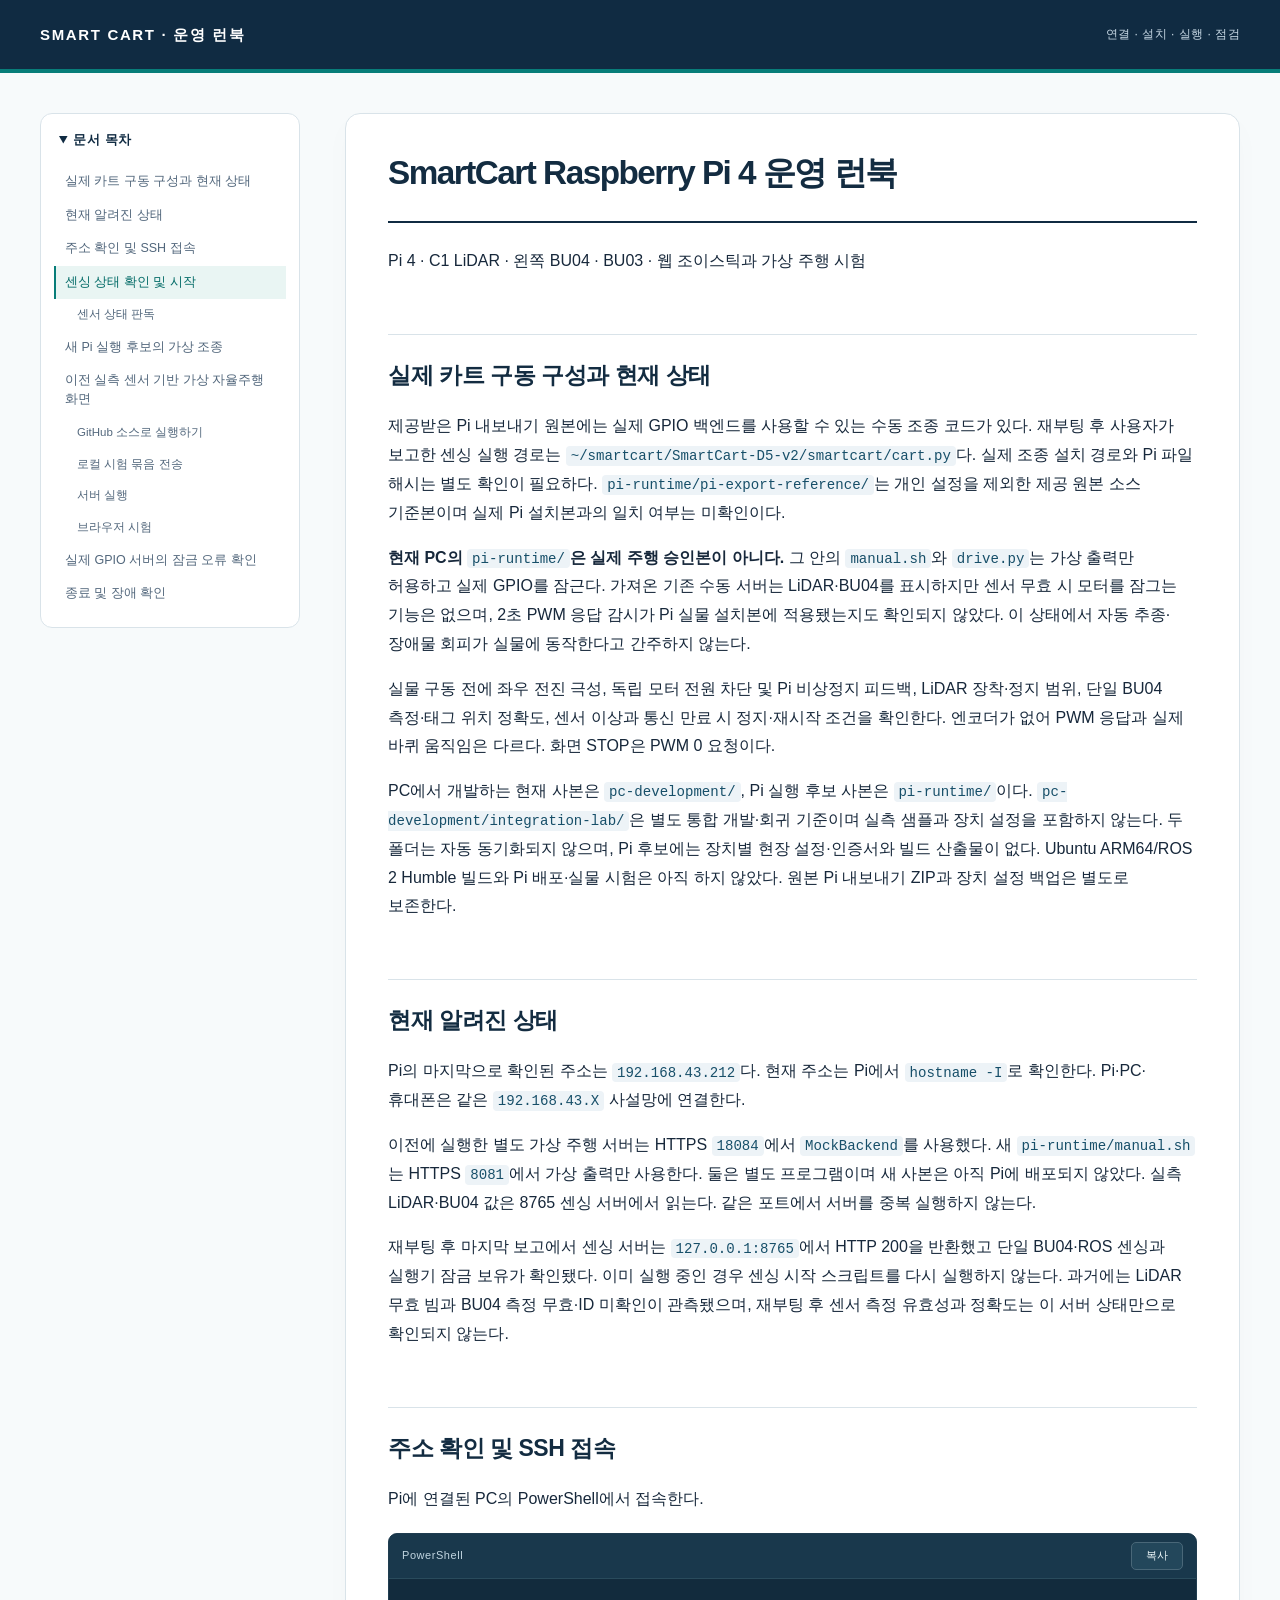
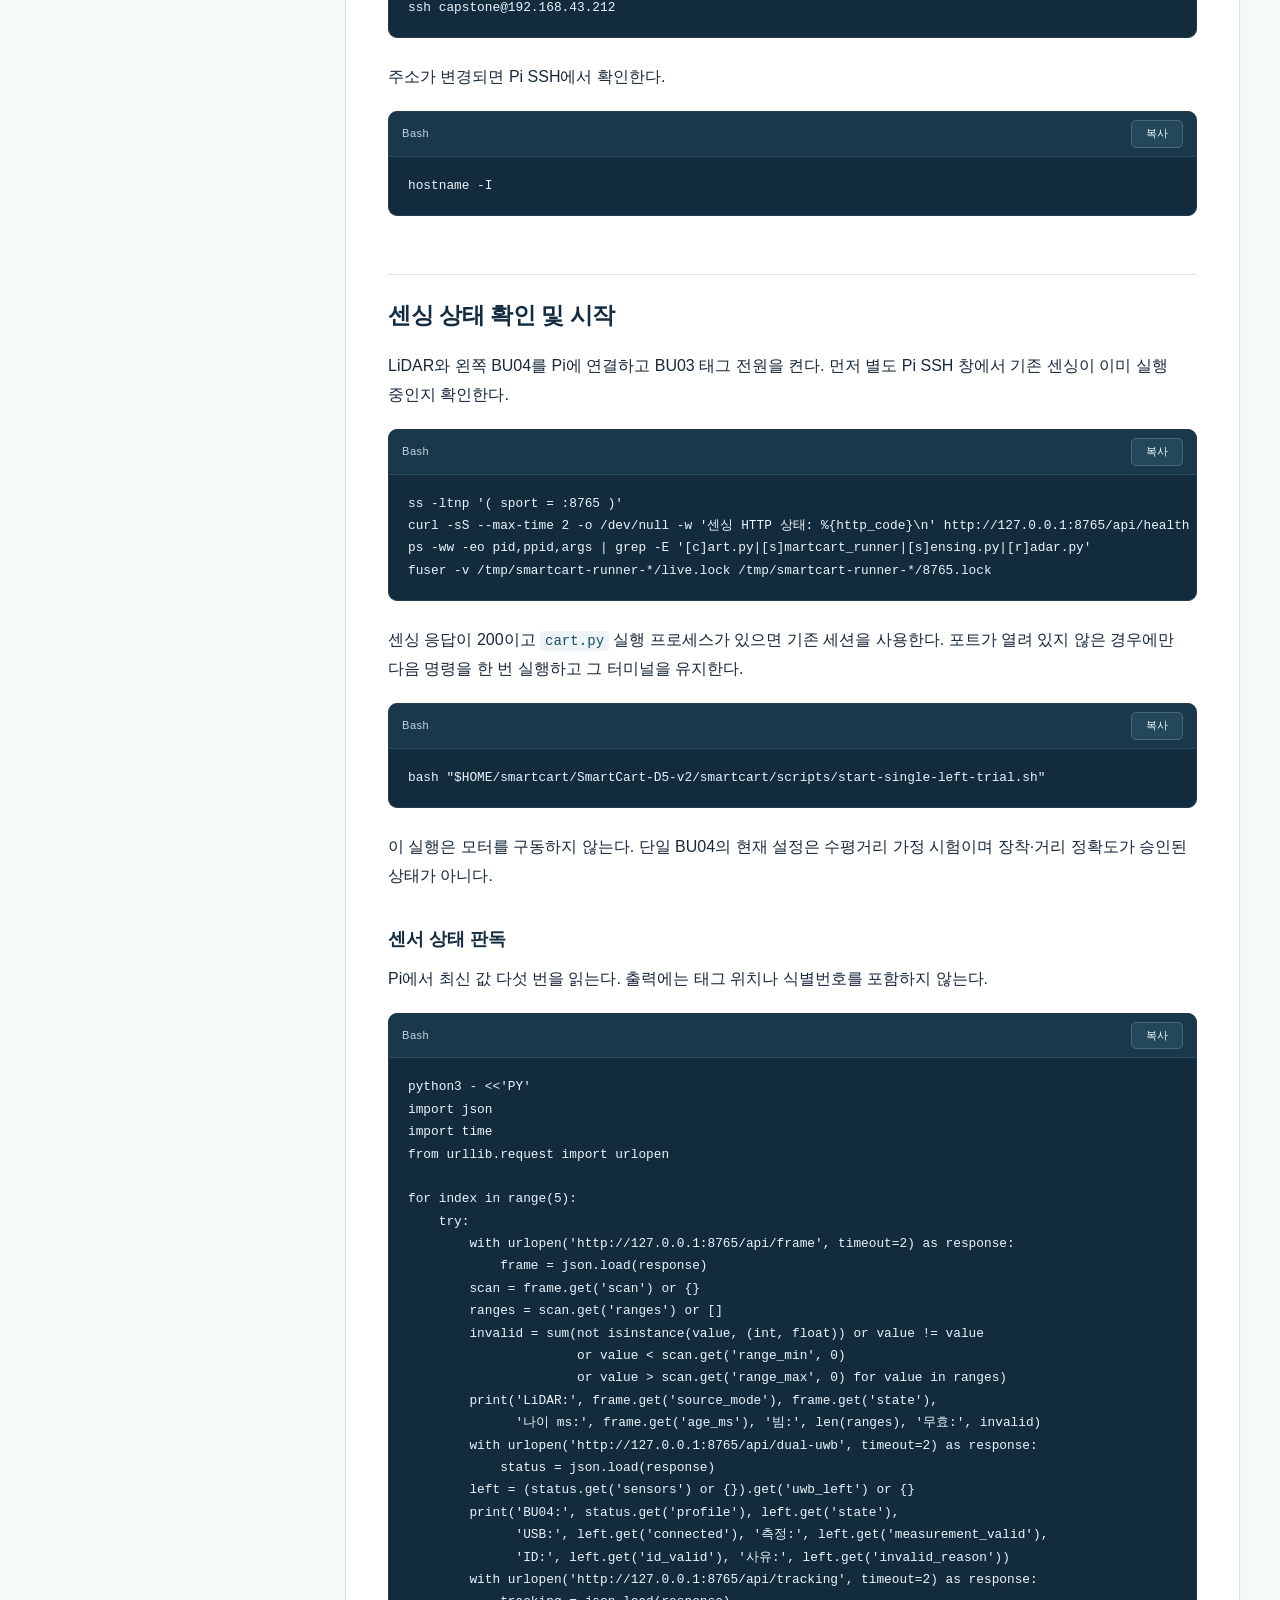
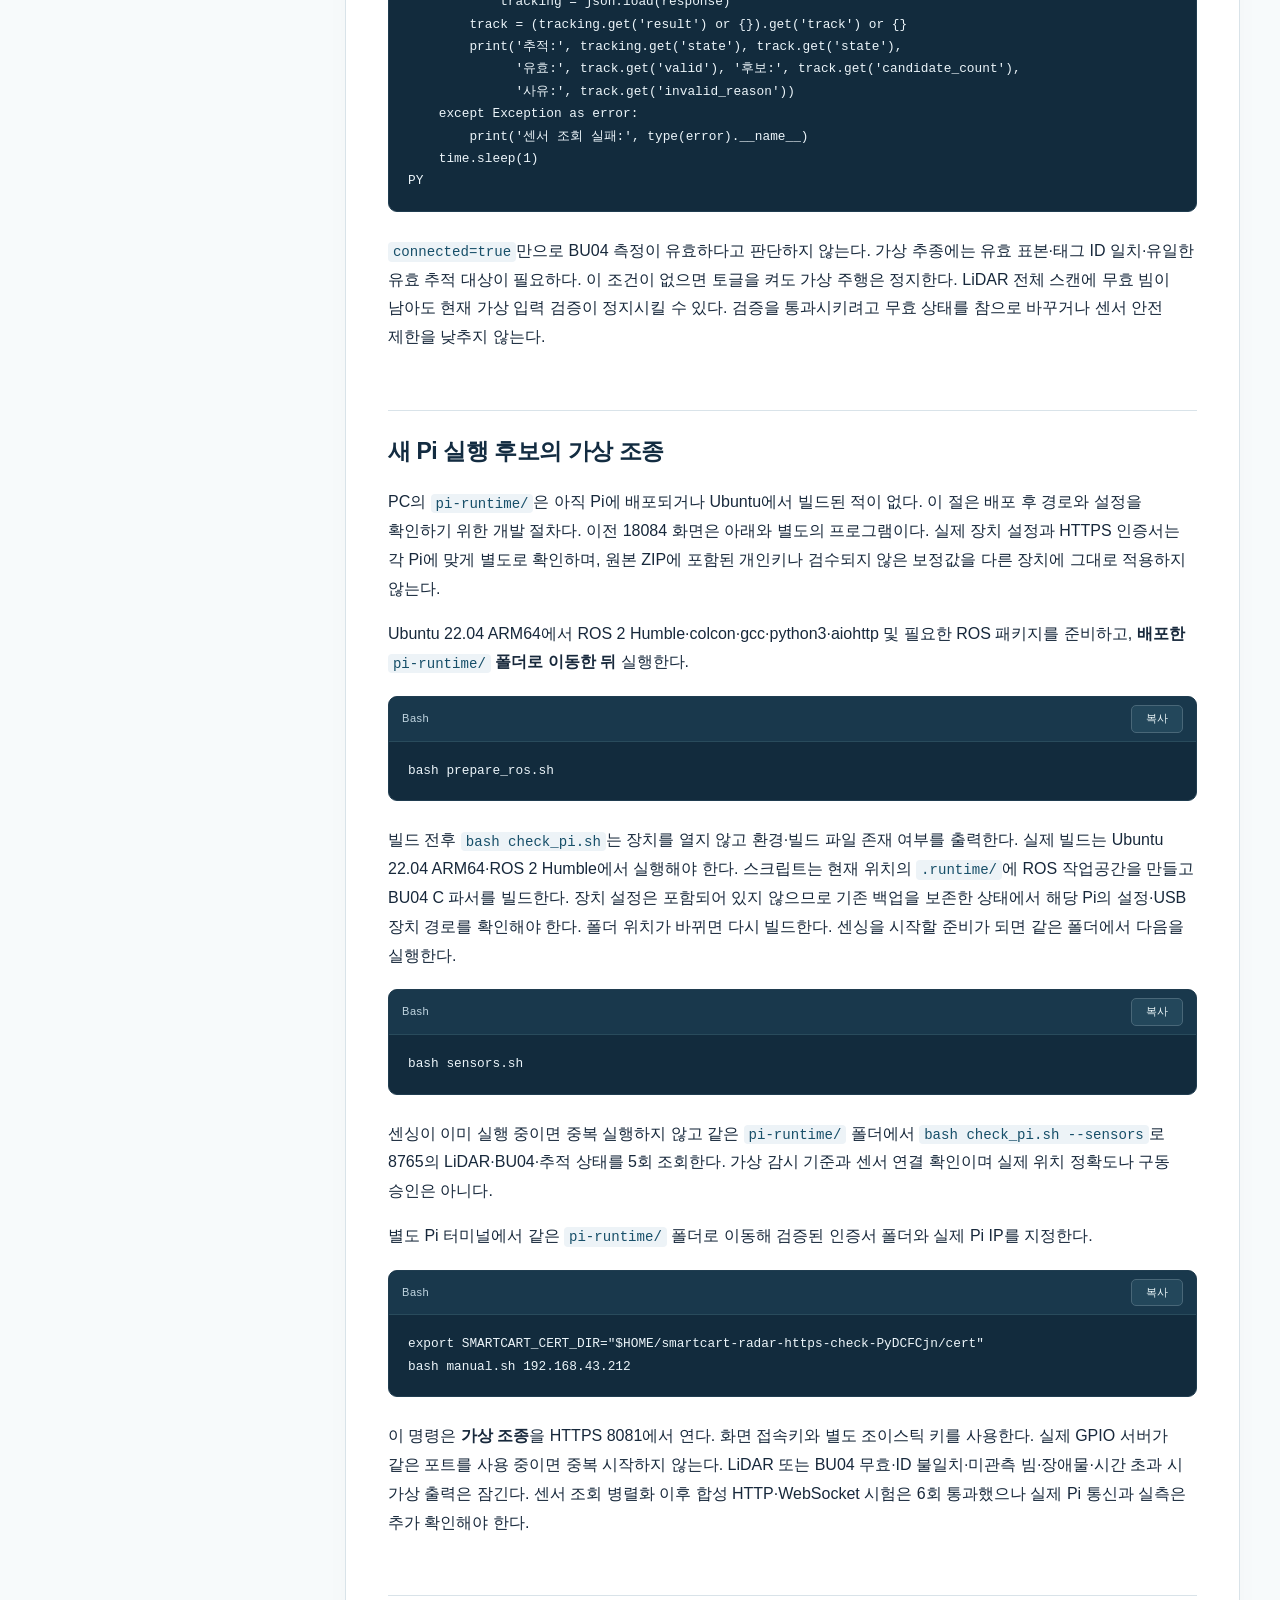
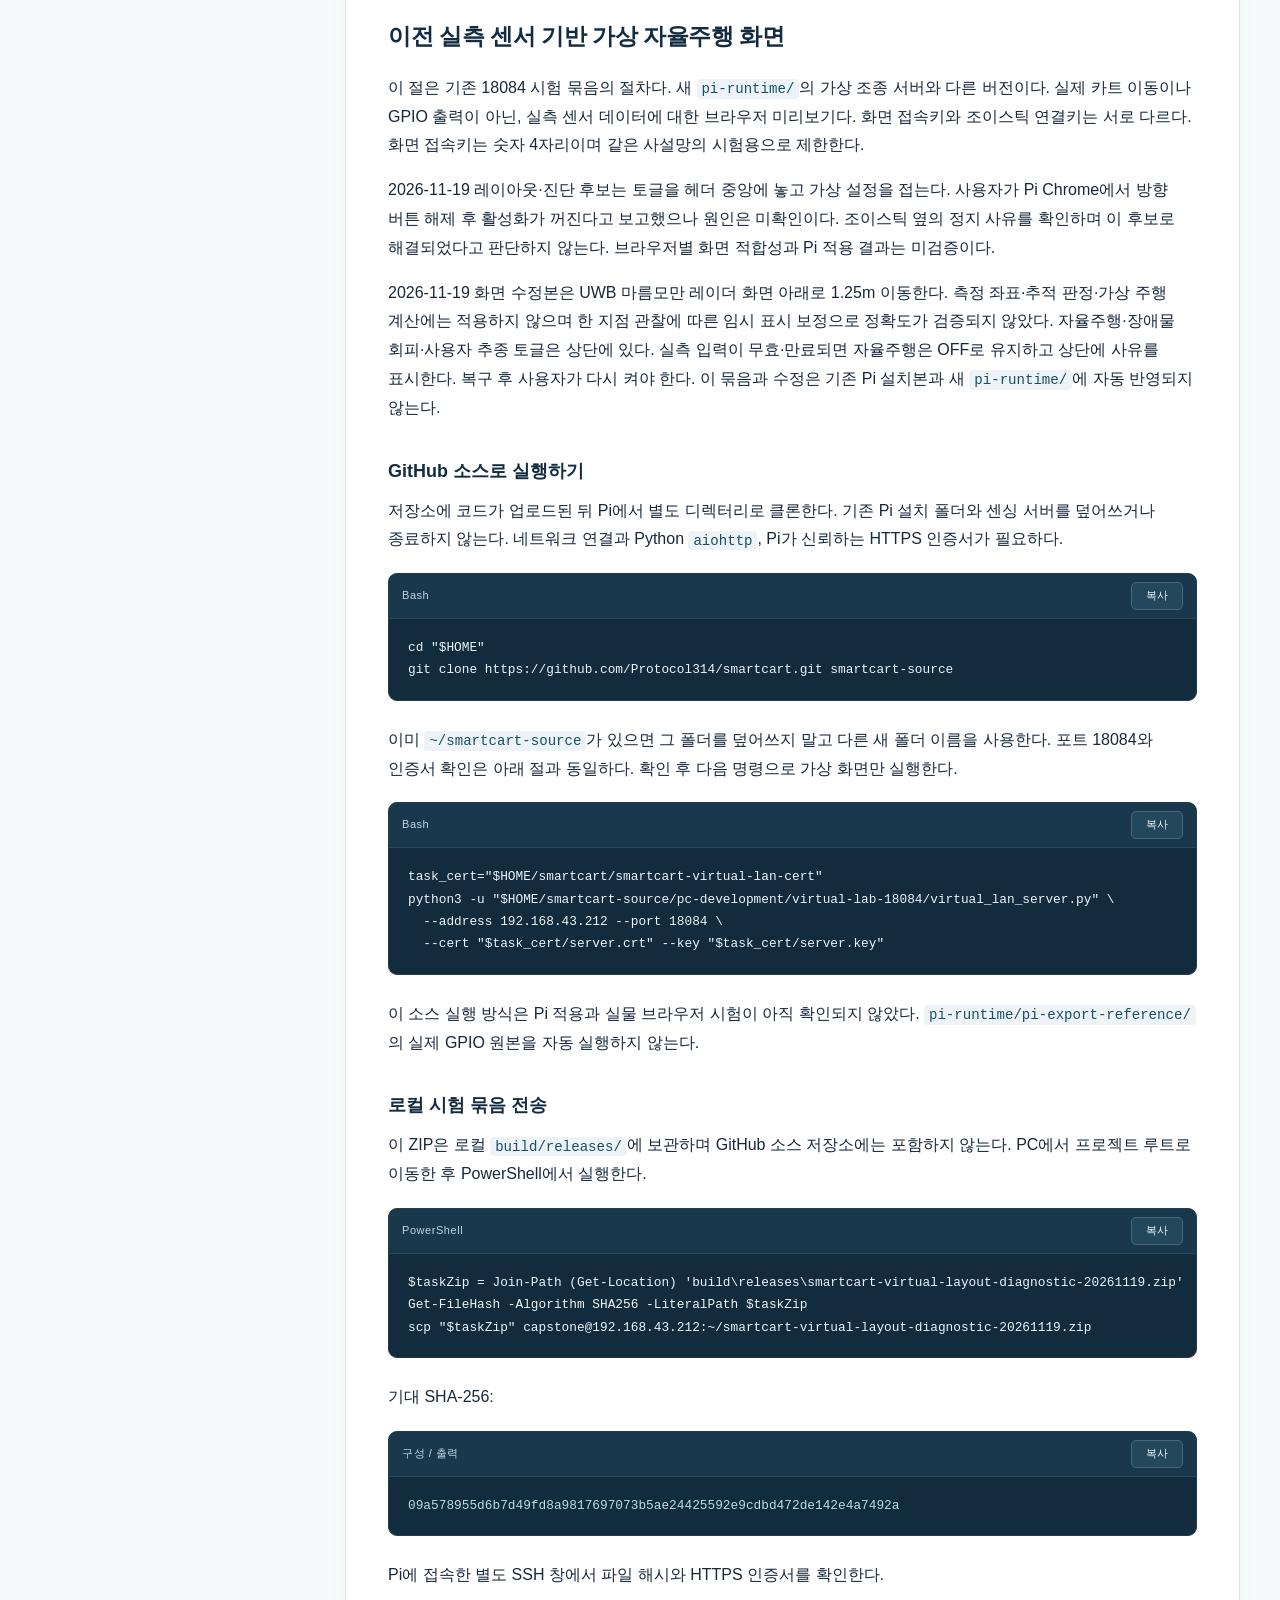
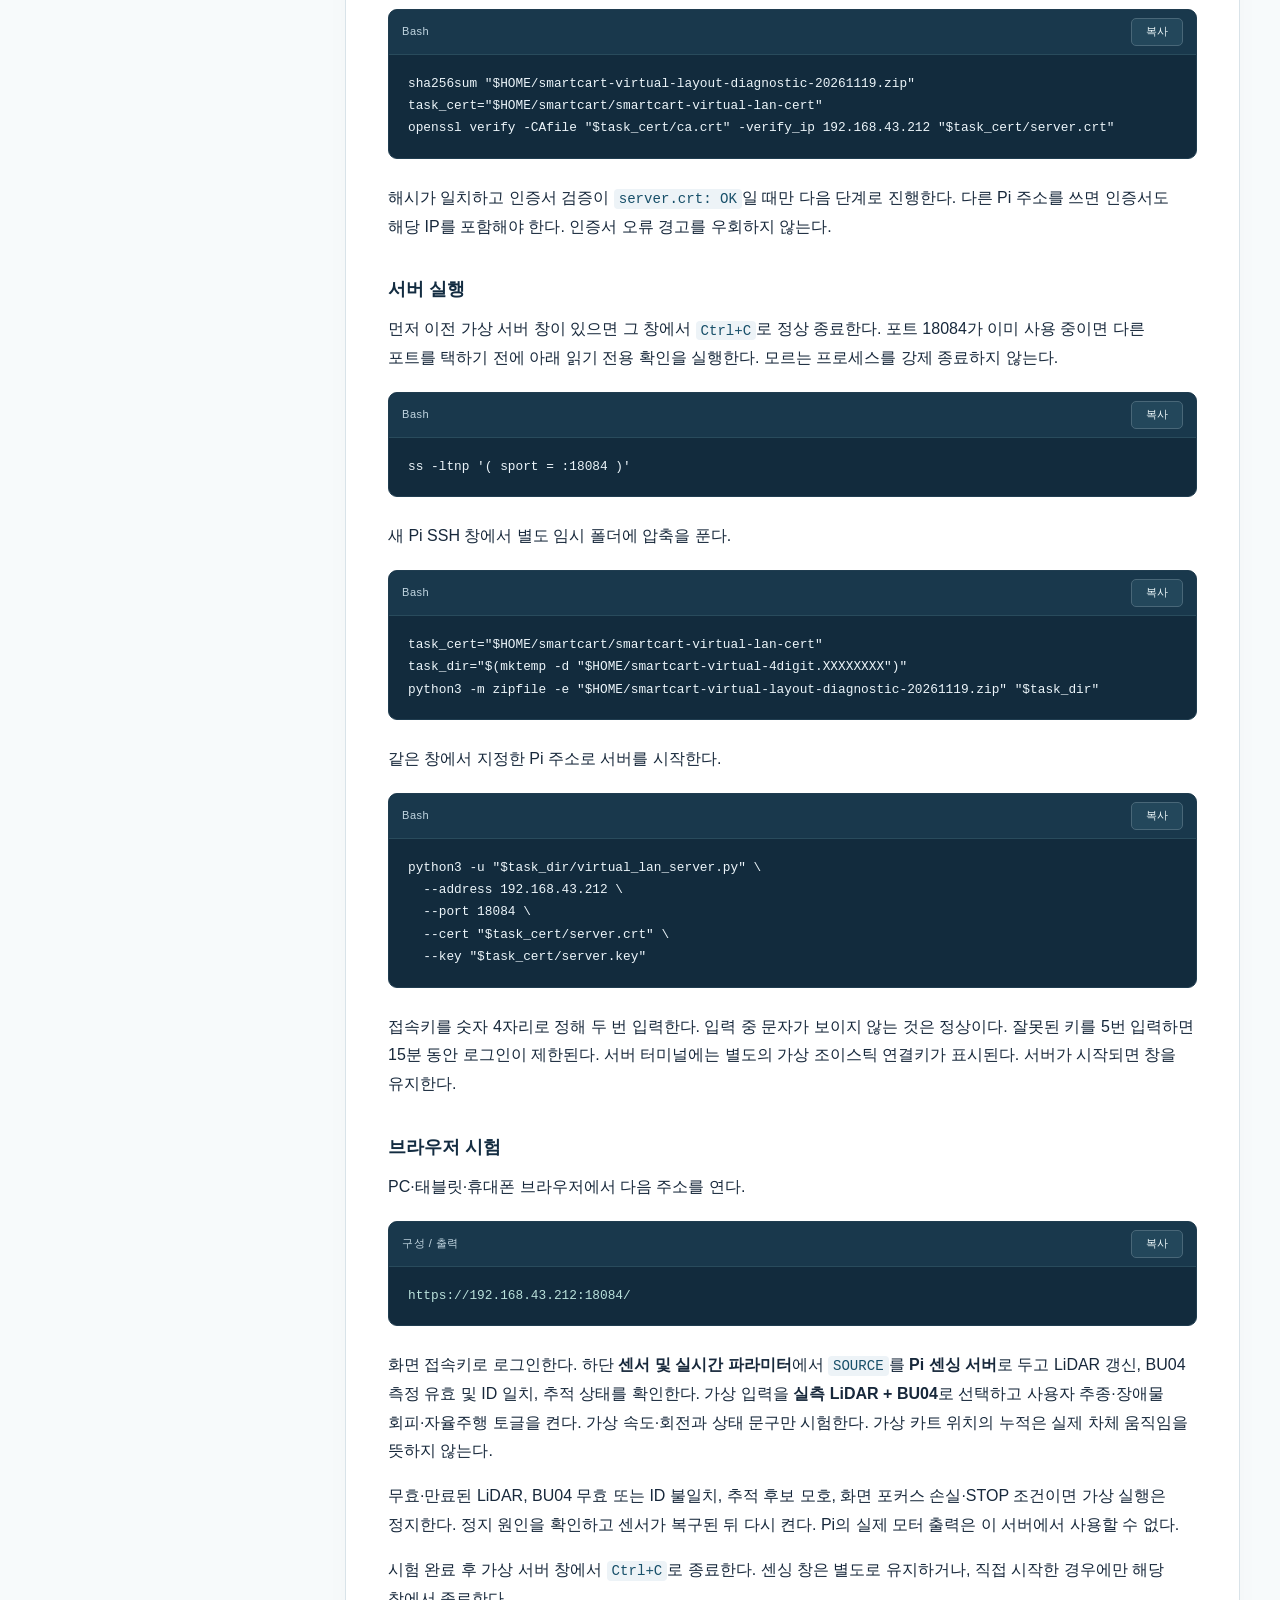
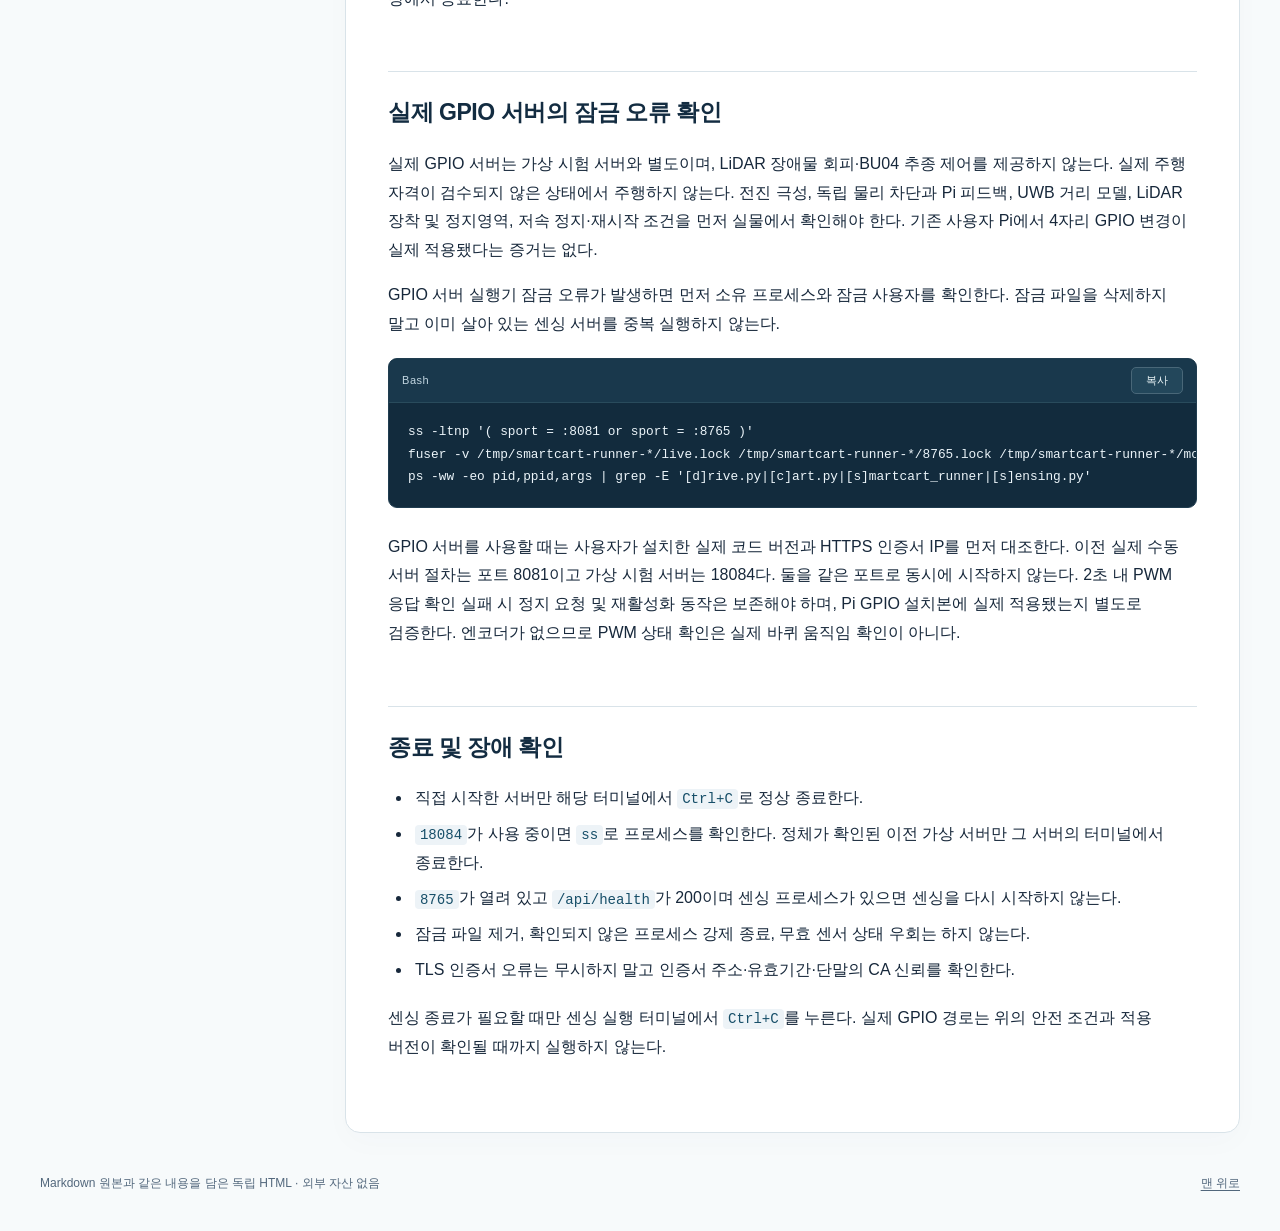
==== commit 1cdab8b5: "Initial commit" ====
--- a/runbook/Smart-Cart Raspberry Pi 4 기본 운영 런북.html
+++ b/runbook/Smart-Cart Raspberry Pi 4 기본 운영 런북.html
@@ -4,7 +4,7 @@
 <meta charset="utf-8">
 <meta name="viewport" content="width=device-width, initial-scale=1">
 <meta name="referrer" content="no-referrer">
-<meta name="source-sha256" content="e665fee22f720fba0fd50d37e1a9cc466f95908b7364778a058cd0b9a94259c3">
+<meta name="source-sha256" content="ca72f6c8b9eae613efc12f0bb34f0eda4500697a237cce51c7c4d916653cc662">
 <title>SmartCart Raspberry Pi 4 운영 런북</title>
 <style>
 :root{color-scheme:light;--ink:#17283b;--muted:#52677c;--accent:#087d79;--line:#d9e3e9;--soft:#f1f6f8;--navy:#102b42;--code:#122b3d}
@@ -33,7 +33,7 @@
 <p>제공받은 Pi 내보내기 원본에는 실제 GPIO 백엔드를 사용할 수 있는 수동 조종 코드가 있다. 재부팅 후 사용자가 보고한 센싱 실행 경로는 <code>~/smartcart/SmartCart-D5-v2/smartcart/cart.py</code>다. 실제 조종 설치 경로와 Pi 파일 해시는 별도 확인이 필요하다. <code>pi-runtime/pi-export-reference/</code>는 개인 설정을 제외한 제공 원본 소스 기준본이며 실제 Pi 설치본과의 일치 여부는 미확인이다.</p>
 <p><strong>현재 PC의 <code>pi-runtime/</code>은 실제 주행 승인본이 아니다.</strong> 그 안의 <code>manual.sh</code>와 <code>drive.py</code>는 가상 출력만 허용하고 실제 GPIO를 잠근다. 가져온 기존 수동 서버는 LiDAR·BU04를 표시하지만 센서 무효 시 모터를 잠그는 기능은 없으며, 2초 PWM 응답 감시가 Pi 실물 설치본에 적용됐는지도 확인되지 않았다. 이 상태에서 자동 추종·장애물 회피가 실물에 동작한다고 간주하지 않는다.</p>
 <p>실물 구동 전에 좌우 전진 극성, 독립 모터 전원 차단 및 Pi 비상정지 피드백, LiDAR 장착·정지 범위, 단일 BU04 측정·태그 위치 정확도, 센서 이상과 통신 만료 시 정지·재시작 조건을 확인한다. 엔코더가 없어 PWM 응답과 실제 바퀴 움직임은 다르다. 화면 STOP은 PWM 0 요청이다.</p>
-<p>PC에서 개발하는 현재 사본은 <code>pc-development/</code>, Pi 실행 후보 사본은 <code>pi-runtime/</code>이다. 두 폴더는 자동 동기화되지 않으며, Pi 후보에는 장치별 현장 설정·인증서와 빌드 산출물이 없다. Ubuntu ARM64/ROS 2 Humble 빌드와 Pi 배포·실물 시험은 아직 하지 않았다. 원본 Pi 내보내기 ZIP과 장치 설정 백업은 별도로 보존한다.</p>
+<p>PC에서 개발하는 현재 사본은 <code>pc-development/</code>, Pi 실행 후보 사본은 <code>pi-runtime/</code>이다. <code>pc-development/integration-lab/</code>은 별도 통합 개발·회귀 기준이며 실측 샘플과 장치 설정을 포함하지 않는다. 두 폴더는 자동 동기화되지 않으며, Pi 후보에는 장치별 현장 설정·인증서와 빌드 산출물이 없다. Ubuntu ARM64/ROS 2 Humble 빌드와 Pi 배포·실물 시험은 아직 하지 않았다. 원본 Pi 내보내기 ZIP과 장치 설정 백업은 별도로 보존한다.</p>
 <h2 id="현재-알려진-상태">현재 알려진 상태</h2>
 <p>Pi의 마지막으로 확인된 주소는 <code>192.168.43.212</code>다. 현재 주소는 Pi에서 <code>hostname -I</code>로 확인한다. Pi·PC·휴대폰은 같은 <code>192.168.43.X</code> 사설망에 연결한다.</p>
 <p>이전에 실행한 별도 가상 주행 서버는 HTTPS <code>18084</code>에서 <code>MockBackend</code>를 사용했다. 새 <code>pi-runtime/manual.sh</code>는 HTTPS <code>8081</code>에서 가상 출력만 사용한다. 둘은 별도 프로그램이며 새 사본은 아직 Pi에 배포되지 않았다. 실측 LiDAR·BU04 값은 8765 센싱 서버에서 읽는다. 같은 포트에서 서버를 중복 실행하지 않는다.</p>
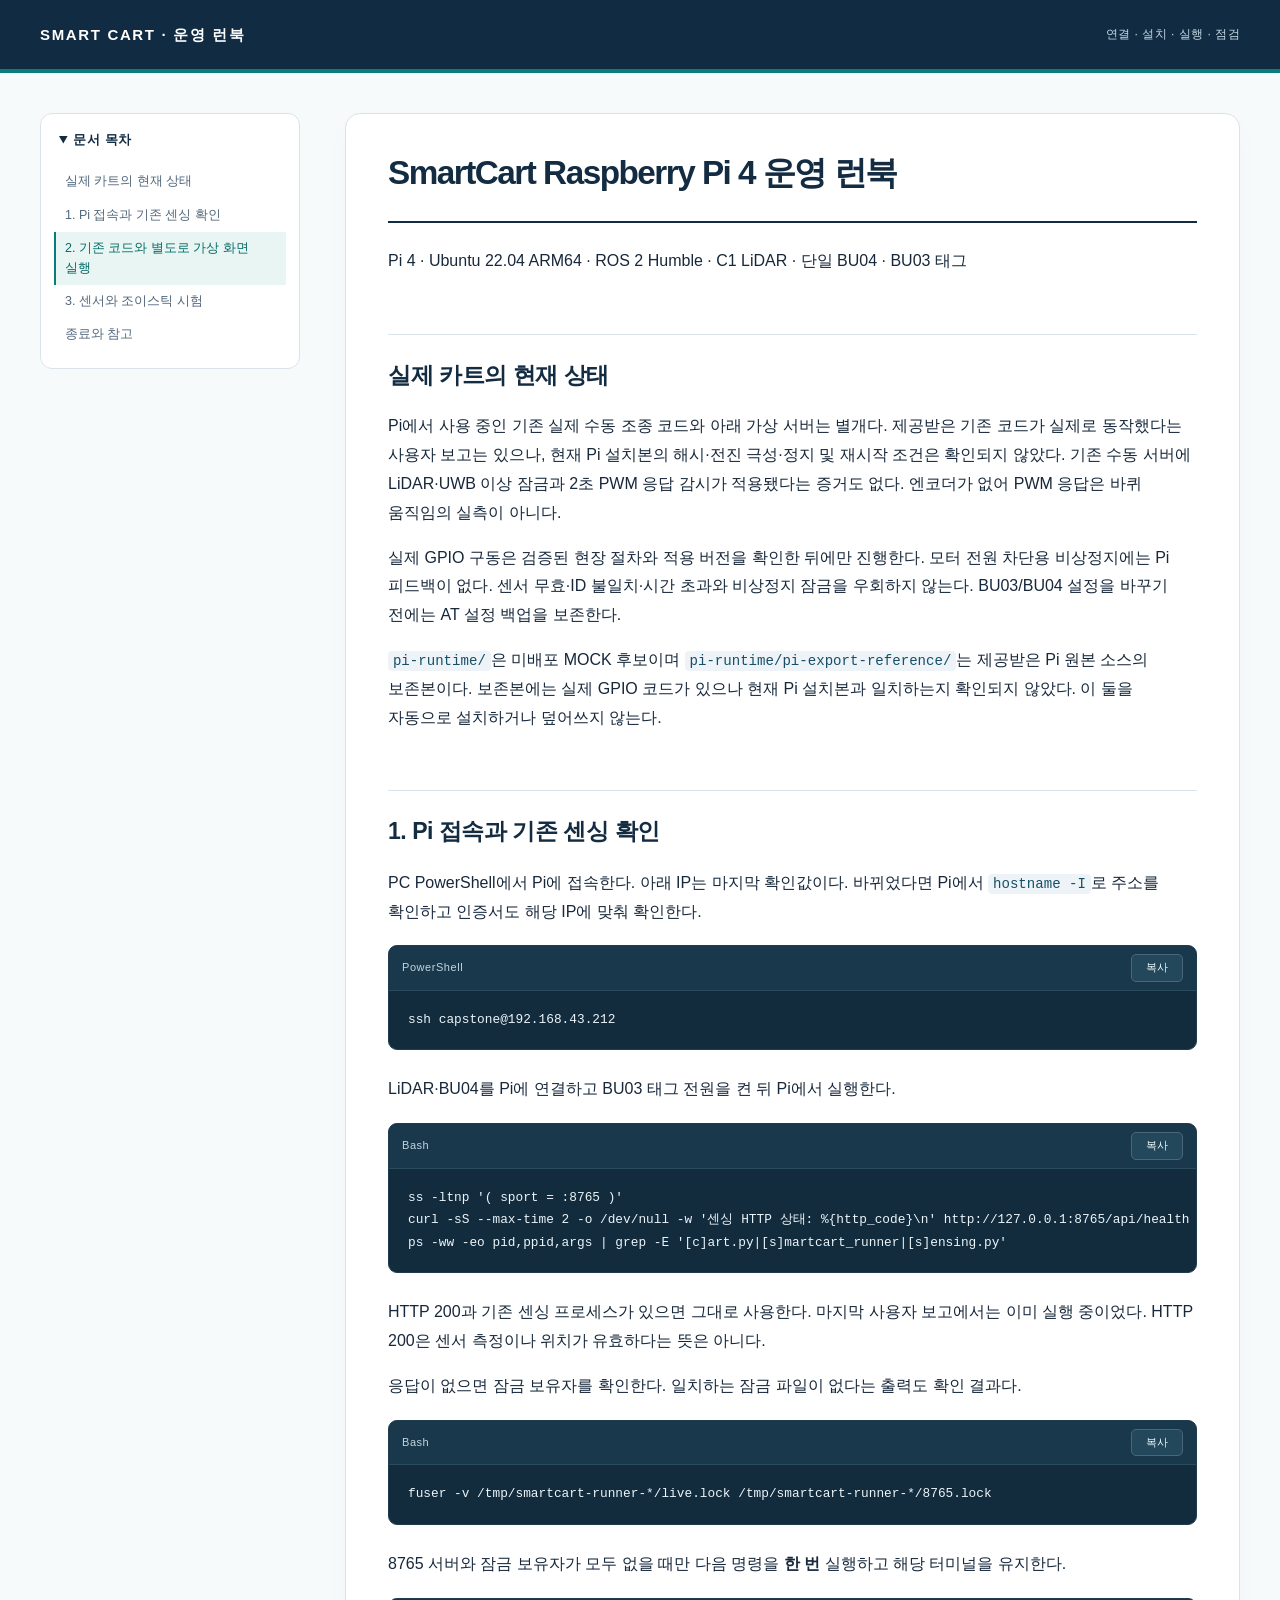
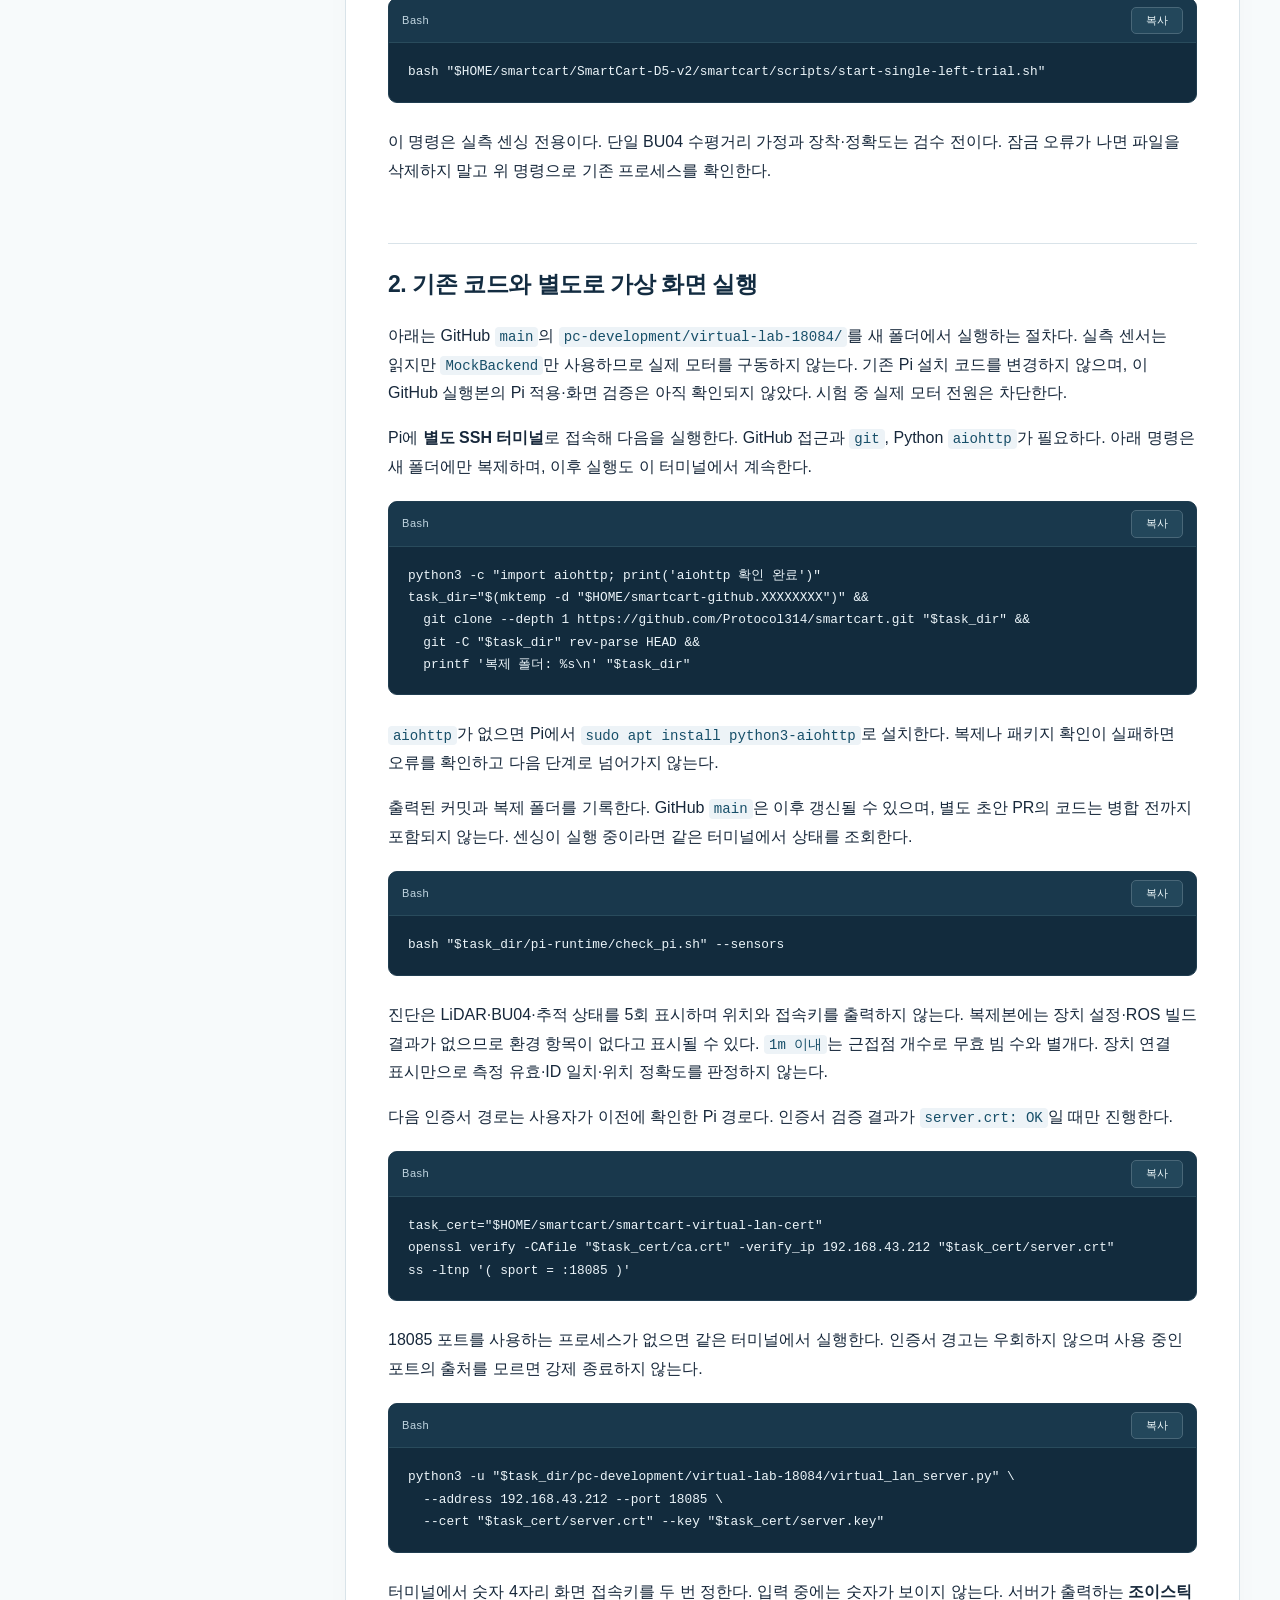
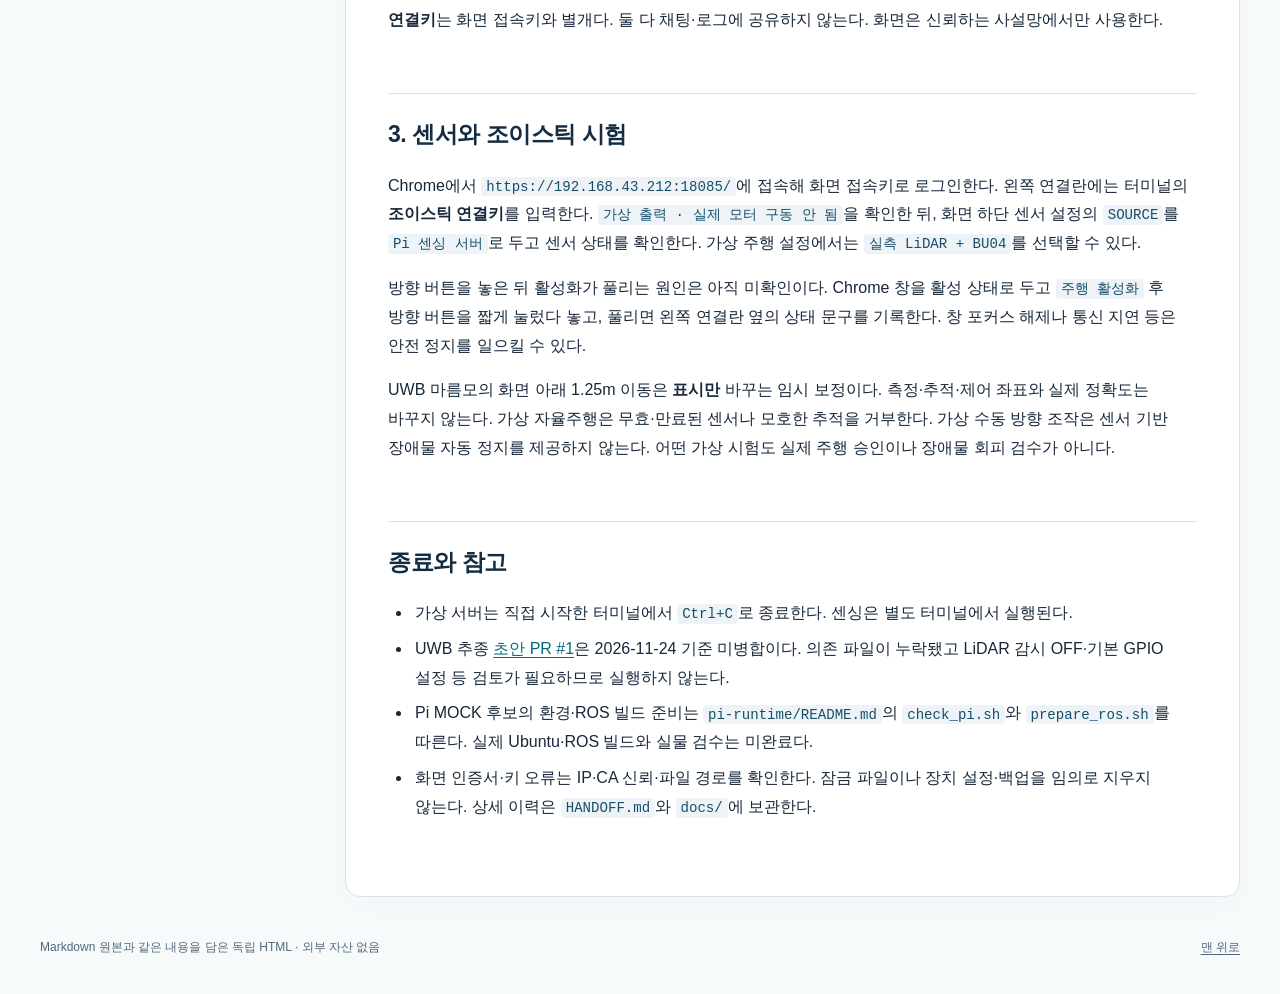
==== commit 9a667ac1: "Initial commit" ====
--- a/runbook/Smart-Cart Raspberry Pi 4 기본 운영 런북.html
+++ b/runbook/Smart-Cart Raspberry Pi 4 기본 운영 런북.html
@@ -4,7 +4,7 @@
 <meta charset="utf-8">
 <meta name="viewport" content="width=device-width, initial-scale=1">
 <meta name="referrer" content="no-referrer">
-<meta name="source-sha256" content="ca72f6c8b9eae613efc12f0bb34f0eda4500697a237cce51c7c4d916653cc662">
+<meta name="source-sha256" content="3b108c126911b89fc642e0b876c14da96954fc0c5adbeac0a370c702b32db6bb">
 <title>SmartCart Raspberry Pi 4 운영 런북</title>
 <style>
 :root{color-scheme:light;--ink:#17283b;--muted:#52677c;--accent:#087d79;--line:#d9e3e9;--soft:#f1f6f8;--navy:#102b42;--code:#122b3d}
@@ -14,170 +14,70 @@
 <body>
 <a class="skip" href="#main">본문으로 이동</a>
 <header class="masthead" id="top"><div class="masthead-inner"><div class="brand">SMART CART · 운영 런북</div><div class="masthead-note">연결 · 설치 · 실행 · 점검</div></div></header>
-<div class="layout"><aside class="sidebar"><details class="toc-shell" open><summary>문서 목차</summary><nav aria-label="문서 목차"><a class="level-2" href="#실제-카트-구동-구성과-현재-상태">실제 카트 구동 구성과 현재 상태</a>
-<a class="level-2" href="#현재-알려진-상태">현재 알려진 상태</a>
-<a class="level-2" href="#주소-확인-및-ssh-접속">주소 확인 및 SSH 접속</a>
-<a class="level-2" href="#센싱-상태-확인-및-시작">센싱 상태 확인 및 시작</a>
-<a class="level-3" href="#센서-상태-판독">센서 상태 판독</a>
-<a class="level-2" href="#새-pi-실행-후보의-가상-조종">새 Pi 실행 후보의 가상 조종</a>
-<a class="level-2" href="#이전-실측-센서-기반-가상-자율주행-화면">이전 실측 센서 기반 가상 자율주행 화면</a>
-<a class="level-3" href="#github-소스로-실행하기">GitHub 소스로 실행하기</a>
-<a class="level-3" href="#로컬-시험-묶음-전송">로컬 시험 묶음 전송</a>
-<a class="level-3" href="#서버-실행">서버 실행</a>
-<a class="level-3" href="#브라우저-시험">브라우저 시험</a>
-<a class="level-2" href="#실제-gpio-서버의-잠금-오류-확인">실제 GPIO 서버의 잠금 오류 확인</a>
-<a class="level-2" href="#종료-및-장애-확인">종료 및 장애 확인</a></nav></details></aside><main id="main">
+<div class="layout"><aside class="sidebar"><details class="toc-shell" open><summary>문서 목차</summary><nav aria-label="문서 목차"><a class="level-2" href="#실제-카트의-현재-상태">실제 카트의 현재 상태</a>
+<a class="level-2" href="#1-pi-접속과-기존-센싱-확인">1. Pi 접속과 기존 센싱 확인</a>
+<a class="level-2" href="#2-기존-코드와-별도로-가상-화면-실행">2. 기존 코드와 별도로 가상 화면 실행</a>
+<a class="level-2" href="#3-센서와-조이스틱-시험">3. 센서와 조이스틱 시험</a>
+<a class="level-2" href="#종료와-참고">종료와 참고</a></nav></details></aside><main id="main">
 <h1 id="smartcart-raspberry-pi-4-운영-런북">SmartCart Raspberry Pi 4 운영 런북</h1>
-<p>Pi 4 · C1 LiDAR · 왼쪽 BU04 · BU03 · 웹 조이스틱과 가상 주행 시험</p>
-<h2 id="실제-카트-구동-구성과-현재-상태">실제 카트 구동 구성과 현재 상태</h2>
-<p>제공받은 Pi 내보내기 원본에는 실제 GPIO 백엔드를 사용할 수 있는 수동 조종 코드가 있다. 재부팅 후 사용자가 보고한 센싱 실행 경로는 <code>~/smartcart/SmartCart-D5-v2/smartcart/cart.py</code>다. 실제 조종 설치 경로와 Pi 파일 해시는 별도 확인이 필요하다. <code>pi-runtime/pi-export-reference/</code>는 개인 설정을 제외한 제공 원본 소스 기준본이며 실제 Pi 설치본과의 일치 여부는 미확인이다.</p>
-<p><strong>현재 PC의 <code>pi-runtime/</code>은 실제 주행 승인본이 아니다.</strong> 그 안의 <code>manual.sh</code>와 <code>drive.py</code>는 가상 출력만 허용하고 실제 GPIO를 잠근다. 가져온 기존 수동 서버는 LiDAR·BU04를 표시하지만 센서 무효 시 모터를 잠그는 기능은 없으며, 2초 PWM 응답 감시가 Pi 실물 설치본에 적용됐는지도 확인되지 않았다. 이 상태에서 자동 추종·장애물 회피가 실물에 동작한다고 간주하지 않는다.</p>
-<p>실물 구동 전에 좌우 전진 극성, 독립 모터 전원 차단 및 Pi 비상정지 피드백, LiDAR 장착·정지 범위, 단일 BU04 측정·태그 위치 정확도, 센서 이상과 통신 만료 시 정지·재시작 조건을 확인한다. 엔코더가 없어 PWM 응답과 실제 바퀴 움직임은 다르다. 화면 STOP은 PWM 0 요청이다.</p>
-<p>PC에서 개발하는 현재 사본은 <code>pc-development/</code>, Pi 실행 후보 사본은 <code>pi-runtime/</code>이다. <code>pc-development/integration-lab/</code>은 별도 통합 개발·회귀 기준이며 실측 샘플과 장치 설정을 포함하지 않는다. 두 폴더는 자동 동기화되지 않으며, Pi 후보에는 장치별 현장 설정·인증서와 빌드 산출물이 없다. Ubuntu ARM64/ROS 2 Humble 빌드와 Pi 배포·실물 시험은 아직 하지 않았다. 원본 Pi 내보내기 ZIP과 장치 설정 백업은 별도로 보존한다.</p>
-<h2 id="현재-알려진-상태">현재 알려진 상태</h2>
-<p>Pi의 마지막으로 확인된 주소는 <code>192.168.43.212</code>다. 현재 주소는 Pi에서 <code>hostname -I</code>로 확인한다. Pi·PC·휴대폰은 같은 <code>192.168.43.X</code> 사설망에 연결한다.</p>
-<p>이전에 실행한 별도 가상 주행 서버는 HTTPS <code>18084</code>에서 <code>MockBackend</code>를 사용했다. 새 <code>pi-runtime/manual.sh</code>는 HTTPS <code>8081</code>에서 가상 출력만 사용한다. 둘은 별도 프로그램이며 새 사본은 아직 Pi에 배포되지 않았다. 실측 LiDAR·BU04 값은 8765 센싱 서버에서 읽는다. 같은 포트에서 서버를 중복 실행하지 않는다.</p>
-<p>재부팅 후 마지막 보고에서 센싱 서버는 <code>127.0.0.1:8765</code>에서 HTTP 200을 반환했고 단일 BU04·ROS 센싱과 실행기 잠금 보유가 확인됐다. 이미 실행 중인 경우 센싱 시작 스크립트를 다시 실행하지 않는다. 과거에는 LiDAR 무효 빔과 BU04 측정 무효·ID 미확인이 관측됐으며, 재부팅 후 센서 측정 유효성과 정확도는 이 서버 상태만으로 확인되지 않는다.</p>
-<h2 id="주소-확인-및-ssh-접속">주소 확인 및 SSH 접속</h2>
-<p>Pi에 연결된 PC의 PowerShell에서 접속한다.</p>
+<p>Pi 4 · Ubuntu 22.04 ARM64 · ROS 2 Humble · C1 LiDAR · 단일 BU04 · BU03 태그</p>
+<h2 id="실제-카트의-현재-상태">실제 카트의 현재 상태</h2>
+<p>Pi에서 사용 중인 기존 실제 수동 조종 코드와 아래 가상 서버는 별개다. 제공받은 기존 코드가 실제로 동작했다는 사용자 보고는 있으나, 현재 Pi 설치본의 해시·전진 극성·정지 및 재시작 조건은 확인되지 않았다. 기존 수동 서버에 LiDAR·UWB 이상 잠금과 2초 PWM 응답 감시가 적용됐다는 증거도 없다. 엔코더가 없어 PWM 응답은 바퀴 움직임의 실측이 아니다.</p>
+<p>실제 GPIO 구동은 검증된 현장 절차와 적용 버전을 확인한 뒤에만 진행한다. 모터 전원 차단용 비상정지에는 Pi 피드백이 없다. 센서 무효·ID 불일치·시간 초과와 비상정지 잠금을 우회하지 않는다. BU03/BU04 설정을 바꾸기 전에는 AT 설정 백업을 보존한다.</p>
+<p><code>pi-runtime/</code>은 미배포 MOCK 후보이며 <code>pi-runtime/pi-export-reference/</code>는 제공받은 Pi 원본 소스의 보존본이다. 보존본에는 실제 GPIO 코드가 있으나 현재 Pi 설치본과 일치하는지 확인되지 않았다. 이 둘을 자동으로 설치하거나 덮어쓰지 않는다.</p>
+<h2 id="1-pi-접속과-기존-센싱-확인">1. Pi 접속과 기존 센싱 확인</h2>
+<p>PC PowerShell에서 Pi에 접속한다. 아래 IP는 마지막 확인값이다. 바뀌었다면 Pi에서 <code>hostname -I</code>로 주소를 확인하고 인증서도 해당 IP에 맞춰 확인한다.</p>
 <div class="code-block"><div class="code-toolbar"><span>PowerShell</span><button type="button" class="copy-btn" data-code="code-1" aria-label="PowerShell 코드 복사">복사</button></div><pre tabindex="0"><code id="code-1" class="language-powershell">ssh capstone@192.168.43.212
 </code></pre></div>
-<p>주소가 변경되면 Pi SSH에서 확인한다.</p>
-<div class="code-block"><div class="code-toolbar"><span>Bash</span><button type="button" class="copy-btn" data-code="code-2" aria-label="Bash 코드 복사">복사</button></div><pre tabindex="0"><code id="code-2" class="language-bash">hostname -I
+<p>LiDAR·BU04를 Pi에 연결하고 BU03 태그 전원을 켠 뒤 Pi에서 실행한다.</p>
+<div class="code-block"><div class="code-toolbar"><span>Bash</span><button type="button" class="copy-btn" data-code="code-2" aria-label="Bash 코드 복사">복사</button></div><pre tabindex="0"><code id="code-2" class="language-bash">ss -ltnp '( sport = :8765 )'
+curl -sS --max-time 2 -o /dev/null -w '센싱 HTTP 상태: %{http_code}\n' http://127.0.0.1:8765/api/health
+ps -ww -eo pid,ppid,args | grep -E '[c]art.py|[s]martcart_runner|[s]ensing.py'
 </code></pre></div>
-<h2 id="센싱-상태-확인-및-시작">센싱 상태 확인 및 시작</h2>
-<p>LiDAR와 왼쪽 BU04를 Pi에 연결하고 BU03 태그 전원을 켠다. 먼저 별도 Pi SSH 창에서 기존 센싱이 이미 실행 중인지 확인한다.</p>
-<div class="code-block"><div class="code-toolbar"><span>Bash</span><button type="button" class="copy-btn" data-code="code-3" aria-label="Bash 코드 복사">복사</button></div><pre tabindex="0"><code id="code-3" class="language-bash">ss -ltnp '( sport = :8765 )'
-curl -sS --max-time 2 -o /dev/null -w '센싱 HTTP 상태: %{http_code}\n' http://127.0.0.1:8765/api/health
-ps -ww -eo pid,ppid,args | grep -E '[c]art.py|[s]martcart_runner|[s]ensing.py|[r]adar.py'
-fuser -v /tmp/smartcart-runner-*/live.lock /tmp/smartcart-runner-*/8765.lock
+<p>HTTP 200과 기존 센싱 프로세스가 있으면 그대로 사용한다. 마지막 사용자 보고에서는 이미 실행 중이었다. HTTP 200은 센서 측정이나 위치가 유효하다는 뜻은 아니다.</p>
+<p>응답이 없으면 잠금 보유자를 확인한다. 일치하는 잠금 파일이 없다는 출력도 확인 결과다.</p>
+<div class="code-block"><div class="code-toolbar"><span>Bash</span><button type="button" class="copy-btn" data-code="code-3" aria-label="Bash 코드 복사">복사</button></div><pre tabindex="0"><code id="code-3" class="language-bash">fuser -v /tmp/smartcart-runner-*/live.lock /tmp/smartcart-runner-*/8765.lock
 </code></pre></div>
-<p>센싱 응답이 200이고 <code>cart.py</code> 실행 프로세스가 있으면 기존 세션을 사용한다. 포트가 열려 있지 않은 경우에만 다음 명령을 한 번 실행하고 그 터미널을 유지한다.</p>
+<p>8765 서버와 잠금 보유자가 모두 없을 때만 다음 명령을 <strong>한 번</strong> 실행하고 해당 터미널을 유지한다.</p>
 <div class="code-block"><div class="code-toolbar"><span>Bash</span><button type="button" class="copy-btn" data-code="code-4" aria-label="Bash 코드 복사">복사</button></div><pre tabindex="0"><code id="code-4" class="language-bash">bash "$HOME/smartcart/SmartCart-D5-v2/smartcart/scripts/start-single-left-trial.sh"
 </code></pre></div>
-<p>이 실행은 모터를 구동하지 않는다. 단일 BU04의 현재 설정은 수평거리 가정 시험이며 장착·거리 정확도가 승인된 상태가 아니다.</p>
-<h3 id="센서-상태-판독">센서 상태 판독</h3>
-<p>Pi에서 최신 값 다섯 번을 읽는다. 출력에는 태그 위치나 식별번호를 포함하지 않는다.</p>
-<div class="code-block"><div class="code-toolbar"><span>Bash</span><button type="button" class="copy-btn" data-code="code-5" aria-label="Bash 코드 복사">복사</button></div><pre tabindex="0"><code id="code-5" class="language-bash">python3 - &lt;&lt;'PY'
-import json
-import time
-from urllib.request import urlopen
-
-for index in range(5):
-    try:
-        with urlopen('http://127.0.0.1:8765/api/frame', timeout=2) as response:
-            frame = json.load(response)
-        scan = frame.get('scan') or {}
-        ranges = scan.get('ranges') or []
-        invalid = sum(not isinstance(value, (int, float)) or value != value
-                      or value &lt; scan.get('range_min', 0)
-                      or value &gt; scan.get('range_max', 0) for value in ranges)
-        print('LiDAR:', frame.get('source_mode'), frame.get('state'),
-              '나이 ms:', frame.get('age_ms'), '빔:', len(ranges), '무효:', invalid)
-        with urlopen('http://127.0.0.1:8765/api/dual-uwb', timeout=2) as response:
-            status = json.load(response)
-        left = (status.get('sensors') or {}).get('uwb_left') or {}
-        print('BU04:', status.get('profile'), left.get('state'),
-              'USB:', left.get('connected'), '측정:', left.get('measurement_valid'),
-              'ID:', left.get('id_valid'), '사유:', left.get('invalid_reason'))
-        with urlopen('http://127.0.0.1:8765/api/tracking', timeout=2) as response:
-            tracking = json.load(response)
-        track = (tracking.get('result') or {}).get('track') or {}
-        print('추적:', tracking.get('state'), track.get('state'),
-              '유효:', track.get('valid'), '후보:', track.get('candidate_count'),
-              '사유:', track.get('invalid_reason'))
-    except Exception as error:
-        print('센서 조회 실패:', type(error).__name__)
-    time.sleep(1)
-PY
+<p>이 명령은 실측 센싱 전용이다. 단일 BU04 수평거리 가정과 장착·정확도는 검수 전이다. 잠금 오류가 나면 파일을 삭제하지 말고 위 명령으로 기존 프로세스를 확인한다.</p>
+<h2 id="2-기존-코드와-별도로-가상-화면-실행">2. 기존 코드와 별도로 가상 화면 실행</h2>
+<p>아래는 GitHub <code>main</code>의 <code>pc-development/virtual-lab-18084/</code>를 새 폴더에서 실행하는 절차다. 실측 센서는 읽지만 <code>MockBackend</code>만 사용하므로 실제 모터를 구동하지 않는다. 기존 Pi 설치 코드를 변경하지 않으며, 이 GitHub 실행본의 Pi 적용·화면 검증은 아직 확인되지 않았다. 시험 중 실제 모터 전원은 차단한다.</p>
+<p>Pi에 <strong>별도 SSH 터미널</strong>로 접속해 다음을 실행한다. GitHub 접근과 <code>git</code>, Python <code>aiohttp</code>가 필요하다. 아래 명령은 새 폴더에만 복제하며, 이후 실행도 이 터미널에서 계속한다.</p>
+<div class="code-block"><div class="code-toolbar"><span>Bash</span><button type="button" class="copy-btn" data-code="code-5" aria-label="Bash 코드 복사">복사</button></div><pre tabindex="0"><code id="code-5" class="language-bash">python3 -c "import aiohttp; print('aiohttp 확인 완료')"
+task_dir="$(mktemp -d "$HOME/smartcart-github.XXXXXXXX")" &amp;&amp;
+  git clone --depth 1 https://github.com/Protocol314/smartcart.git "$task_dir" &amp;&amp;
+  git -C "$task_dir" rev-parse HEAD &amp;&amp;
+  printf '복제 폴더: %s\n' "$task_dir"
 </code></pre></div>
-<p><code>connected=true</code>만으로 BU04 측정이 유효하다고 판단하지 않는다. 가상 추종에는 유효 표본·태그 ID 일치·유일한 유효 추적 대상이 필요하다. 이 조건이 없으면 토글을 켜도 가상 주행은 정지한다. LiDAR 전체 스캔에 무효 빔이 남아도 현재 가상 입력 검증이 정지시킬 수 있다. 검증을 통과시키려고 무효 상태를 참으로 바꾸거나 센서 안전 제한을 낮추지 않는다.</p>
-<h2 id="새-pi-실행-후보의-가상-조종">새 Pi 실행 후보의 가상 조종</h2>
-<p>PC의 <code>pi-runtime/</code>은 아직 Pi에 배포되거나 Ubuntu에서 빌드된 적이 없다. 이 절은 배포 후 경로와 설정을 확인하기 위한 개발 절차다. 이전 18084 화면은 아래와 별도의 프로그램이다. 실제 장치 설정과 HTTPS 인증서는 각 Pi에 맞게 별도로 확인하며, 원본 ZIP에 포함된 개인키나 검수되지 않은 보정값을 다른 장치에 그대로 적용하지 않는다.</p>
-<p>Ubuntu 22.04 ARM64에서 ROS 2 Humble·colcon·gcc·python3·aiohttp 및 필요한 ROS 패키지를 준비하고, <strong>배포한 <code>pi-runtime/</code> 폴더로 이동한 뒤</strong> 실행한다.</p>
-<div class="code-block"><div class="code-toolbar"><span>Bash</span><button type="button" class="copy-btn" data-code="code-6" aria-label="Bash 코드 복사">복사</button></div><pre tabindex="0"><code id="code-6" class="language-bash">bash prepare_ros.sh
+<p><code>aiohttp</code>가 없으면 Pi에서 <code>sudo apt install python3-aiohttp</code>로 설치한다. 복제나 패키지 확인이 실패하면 오류를 확인하고 다음 단계로 넘어가지 않는다.</p>
+<p>출력된 커밋과 복제 폴더를 기록한다. GitHub <code>main</code>은 이후 갱신될 수 있으며, 별도 초안 PR의 코드는 병합 전까지 포함되지 않는다. 센싱이 실행 중이라면 같은 터미널에서 상태를 조회한다.</p>
+<div class="code-block"><div class="code-toolbar"><span>Bash</span><button type="button" class="copy-btn" data-code="code-6" aria-label="Bash 코드 복사">복사</button></div><pre tabindex="0"><code id="code-6" class="language-bash">bash "$task_dir/pi-runtime/check_pi.sh" --sensors
 </code></pre></div>
-<p>빌드 전후 <code>bash check_pi.sh</code>는 장치를 열지 않고 환경·빌드 파일 존재 여부를 출력한다. 실제 빌드는 Ubuntu 22.04 ARM64·ROS 2 Humble에서 실행해야 한다. 스크립트는 현재 위치의 <code>.runtime/</code>에 ROS 작업공간을 만들고 BU04 C 파서를 빌드한다. 장치 설정은 포함되어 있지 않으므로 기존 백업을 보존한 상태에서 해당 Pi의 설정·USB 장치 경로를 확인해야 한다. 폴더 위치가 바뀌면 다시 빌드한다. 센싱을 시작할 준비가 되면 같은 폴더에서 다음을 실행한다.</p>
-<div class="code-block"><div class="code-toolbar"><span>Bash</span><button type="button" class="copy-btn" data-code="code-7" aria-label="Bash 코드 복사">복사</button></div><pre tabindex="0"><code id="code-7" class="language-bash">bash sensors.sh
+<p>진단은 LiDAR·BU04·추적 상태를 5회 표시하며 위치와 접속키를 출력하지 않는다. 복제본에는 장치 설정·ROS 빌드 결과가 없으므로 환경 항목이 없다고 표시될 수 있다. <code>1m 이내</code>는 근접점 개수로 무효 빔 수와 별개다. 장치 연결 표시만으로 측정 유효·ID 일치·위치 정확도를 판정하지 않는다.</p>
+<p>다음 인증서 경로는 사용자가 이전에 확인한 Pi 경로다. 인증서 검증 결과가 <code>server.crt: OK</code>일 때만 진행한다.</p>
+<div class="code-block"><div class="code-toolbar"><span>Bash</span><button type="button" class="copy-btn" data-code="code-7" aria-label="Bash 코드 복사">복사</button></div><pre tabindex="0"><code id="code-7" class="language-bash">task_cert="$HOME/smartcart/smartcart-virtual-lan-cert"
+openssl verify -CAfile "$task_cert/ca.crt" -verify_ip 192.168.43.212 "$task_cert/server.crt"
+ss -ltnp '( sport = :18085 )'
 </code></pre></div>
-<p>센싱이 이미 실행 중이면 중복 실행하지 않고 같은 <code>pi-runtime/</code> 폴더에서 <code>bash check_pi.sh --sensors</code>로 8765의 LiDAR·BU04·추적 상태를 5회 조회한다. 가상 감시 기준과 센서 연결 확인이며 실제 위치 정확도나 구동 승인은 아니다.</p>
-<p>별도 Pi 터미널에서 같은 <code>pi-runtime/</code> 폴더로 이동해 검증된 인증서 폴더와 실제 Pi IP를 지정한다.</p>
-<div class="code-block"><div class="code-toolbar"><span>Bash</span><button type="button" class="copy-btn" data-code="code-8" aria-label="Bash 코드 복사">복사</button></div><pre tabindex="0"><code id="code-8" class="language-bash">export SMARTCART_CERT_DIR="$HOME/smartcart-radar-https-check-PyDCFCjn/cert"
-bash manual.sh 192.168.43.212
-</code></pre></div>
-<p>이 명령은 <strong>가상 조종</strong>을 HTTPS 8081에서 연다. 화면 접속키와 별도 조이스틱 키를 사용한다. 실제 GPIO 서버가 같은 포트를 사용 중이면 중복 시작하지 않는다. LiDAR 또는 BU04 무효·ID 불일치·미관측 빔·장애물·시간 초과 시 가상 출력은 잠긴다. 센서 조회 병렬화 이후 합성 HTTP·WebSocket 시험은 6회 통과했으나 실제 Pi 통신과 실측은 추가 확인해야 한다.</p>
-<h2 id="이전-실측-센서-기반-가상-자율주행-화면">이전 실측 센서 기반 가상 자율주행 화면</h2>
-<p>이 절은 기존 18084 시험 묶음의 절차다. 새 <code>pi-runtime/</code>의 가상 조종 서버와 다른 버전이다. 실제 카트 이동이나 GPIO 출력이 아닌, 실측 센서 데이터에 대한 브라우저 미리보기다. 화면 접속키와 조이스틱 연결키는 서로 다르다. 화면 접속키는 숫자 4자리이며 같은 사설망의 시험용으로 제한한다.</p>
-<p>2026-11-19 레이아웃·진단 후보는 토글을 헤더 중앙에 놓고 가상 설정을 접는다. 사용자가 Pi Chrome에서 방향 버튼 해제 후 활성화가 꺼진다고 보고했으나 원인은 미확인이다. 조이스틱 옆의 정지 사유를 확인하며 이 후보로 해결되었다고 판단하지 않는다. 브라우저별 화면 적합성과 Pi 적용 결과는 미검증이다.</p>
-<p>2026-11-19 화면 수정본은 UWB 마름모만 레이더 화면 아래로 1.25m 이동한다. 측정 좌표·추적 판정·가상 주행 계산에는 적용하지 않으며 한 지점 관찰에 따른 임시 표시 보정으로 정확도가 검증되지 않았다. 자율주행·장애물 회피·사용자 추종 토글은 상단에 있다. 실측 입력이 무효·만료되면 자율주행은 OFF로 유지하고 상단에 사유를 표시한다. 복구 후 사용자가 다시 켜야 한다. 이 묶음과 수정은 기존 Pi 설치본과 새 <code>pi-runtime/</code>에 자동 반영되지 않는다.</p>
-<h3 id="github-소스로-실행하기">GitHub 소스로 실행하기</h3>
-<p>저장소에 코드가 업로드된 뒤 Pi에서 별도 디렉터리로 클론한다. 기존 Pi 설치 폴더와 센싱 서버를 덮어쓰거나 종료하지 않는다. 네트워크 연결과 Python <code>aiohttp</code>, Pi가 신뢰하는 HTTPS 인증서가 필요하다.</p>
-<div class="code-block"><div class="code-toolbar"><span>Bash</span><button type="button" class="copy-btn" data-code="code-9" aria-label="Bash 코드 복사">복사</button></div><pre tabindex="0"><code id="code-9" class="language-bash">cd "$HOME"
-git clone https://github.com/Protocol314/smartcart.git smartcart-source
-</code></pre></div>
-<p>이미 <code>~/smartcart-source</code>가 있으면 그 폴더를 덮어쓰지 말고 다른 새 폴더 이름을 사용한다. 포트 18084와 인증서 확인은 아래 절과 동일하다. 확인 후 다음 명령으로 가상 화면만 실행한다.</p>
-<div class="code-block"><div class="code-toolbar"><span>Bash</span><button type="button" class="copy-btn" data-code="code-10" aria-label="Bash 코드 복사">복사</button></div><pre tabindex="0"><code id="code-10" class="language-bash">task_cert="$HOME/smartcart/smartcart-virtual-lan-cert"
-python3 -u "$HOME/smartcart-source/pc-development/virtual-lab-18084/virtual_lan_server.py" \
-  --address 192.168.43.212 --port 18084 \
+<p>18085 포트를 사용하는 프로세스가 없으면 같은 터미널에서 실행한다. 인증서 경고는 우회하지 않으며 사용 중인 포트의 출처를 모르면 강제 종료하지 않는다.</p>
+<div class="code-block"><div class="code-toolbar"><span>Bash</span><button type="button" class="copy-btn" data-code="code-8" aria-label="Bash 코드 복사">복사</button></div><pre tabindex="0"><code id="code-8" class="language-bash">python3 -u "$task_dir/pc-development/virtual-lab-18084/virtual_lan_server.py" \
+  --address 192.168.43.212 --port 18085 \
   --cert "$task_cert/server.crt" --key "$task_cert/server.key"
 </code></pre></div>
-<p>이 소스 실행 방식은 Pi 적용과 실물 브라우저 시험이 아직 확인되지 않았다. <code>pi-runtime/pi-export-reference/</code>의 실제 GPIO 원본을 자동 실행하지 않는다.</p>
-<h3 id="로컬-시험-묶음-전송">로컬 시험 묶음 전송</h3>
-<p>이 ZIP은 로컬 <code>build/releases/</code>에 보관하며 GitHub 소스 저장소에는 포함하지 않는다. PC에서 프로젝트 루트로 이동한 후 PowerShell에서 실행한다.</p>
-<div class="code-block"><div class="code-toolbar"><span>PowerShell</span><button type="button" class="copy-btn" data-code="code-11" aria-label="PowerShell 코드 복사">복사</button></div><pre tabindex="0"><code id="code-11" class="language-powershell">$taskZip = Join-Path (Get-Location) 'build\releases\smartcart-virtual-layout-diagnostic-20261119.zip'
-Get-FileHash -Algorithm SHA256 -LiteralPath $taskZip
-scp "$taskZip" capstone@192.168.43.212:~/smartcart-virtual-layout-diagnostic-20261119.zip
-</code></pre></div>
-<p>기대 SHA-256:</p>
-<div class="code-block"><div class="code-toolbar"><span>구성 / 출력</span><button type="button" class="copy-btn" data-code="code-12" aria-label="구성 / 출력 코드 복사">복사</button></div><pre tabindex="0"><code id="code-12" class="language-text">09a578955d6b7d49fd8a9817697073b5ae24425592e9cdbd472de142e4a7492a
-</code></pre></div>
-<p>Pi에 접속한 별도 SSH 창에서 파일 해시와 HTTPS 인증서를 확인한다.</p>
-<div class="code-block"><div class="code-toolbar"><span>Bash</span><button type="button" class="copy-btn" data-code="code-13" aria-label="Bash 코드 복사">복사</button></div><pre tabindex="0"><code id="code-13" class="language-bash">sha256sum "$HOME/smartcart-virtual-layout-diagnostic-20261119.zip"
-task_cert="$HOME/smartcart/smartcart-virtual-lan-cert"
-openssl verify -CAfile "$task_cert/ca.crt" -verify_ip 192.168.43.212 "$task_cert/server.crt"
-</code></pre></div>
-<p>해시가 일치하고 인증서 검증이 <code>server.crt: OK</code>일 때만 다음 단계로 진행한다. 다른 Pi 주소를 쓰면 인증서도 해당 IP를 포함해야 한다. 인증서 오류 경고를 우회하지 않는다.</p>
-<h3 id="서버-실행">서버 실행</h3>
-<p>먼저 이전 가상 서버 창이 있으면 그 창에서 <code>Ctrl+C</code>로 정상 종료한다. 포트 18084가 이미 사용 중이면 다른 포트를 택하기 전에 아래 읽기 전용 확인을 실행한다. 모르는 프로세스를 강제 종료하지 않는다.</p>
-<div class="code-block"><div class="code-toolbar"><span>Bash</span><button type="button" class="copy-btn" data-code="code-14" aria-label="Bash 코드 복사">복사</button></div><pre tabindex="0"><code id="code-14" class="language-bash">ss -ltnp '( sport = :18084 )'
-</code></pre></div>
-<p>새 Pi SSH 창에서 별도 임시 폴더에 압축을 푼다.</p>
-<div class="code-block"><div class="code-toolbar"><span>Bash</span><button type="button" class="copy-btn" data-code="code-15" aria-label="Bash 코드 복사">복사</button></div><pre tabindex="0"><code id="code-15" class="language-bash">task_cert="$HOME/smartcart/smartcart-virtual-lan-cert"
-task_dir="$(mktemp -d "$HOME/smartcart-virtual-4digit.XXXXXXXX")"
-python3 -m zipfile -e "$HOME/smartcart-virtual-layout-diagnostic-20261119.zip" "$task_dir"
-</code></pre></div>
-<p>같은 창에서 지정한 Pi 주소로 서버를 시작한다.</p>
-<div class="code-block"><div class="code-toolbar"><span>Bash</span><button type="button" class="copy-btn" data-code="code-16" aria-label="Bash 코드 복사">복사</button></div><pre tabindex="0"><code id="code-16" class="language-bash">python3 -u "$task_dir/virtual_lan_server.py" \
-  --address 192.168.43.212 \
-  --port 18084 \
-  --cert "$task_cert/server.crt" \
-  --key "$task_cert/server.key"
-</code></pre></div>
-<p>접속키를 숫자 4자리로 정해 두 번 입력한다. 입력 중 문자가 보이지 않는 것은 정상이다. 잘못된 키를 5번 입력하면 15분 동안 로그인이 제한된다. 서버 터미널에는 별도의 가상 조이스틱 연결키가 표시된다. 서버가 시작되면 창을 유지한다.</p>
-<h3 id="브라우저-시험">브라우저 시험</h3>
-<p>PC·태블릿·휴대폰 브라우저에서 다음 주소를 연다.</p>
-<div class="code-block"><div class="code-toolbar"><span>구성 / 출력</span><button type="button" class="copy-btn" data-code="code-17" aria-label="구성 / 출력 코드 복사">복사</button></div><pre tabindex="0"><code id="code-17" class="language-text">https://192.168.43.212:18084/
-</code></pre></div>
-<p>화면 접속키로 로그인한다. 하단 <strong>센서 및 실시간 파라미터</strong>에서 <code>SOURCE</code>를 <strong>Pi 센싱 서버</strong>로 두고 LiDAR 갱신, BU04 측정 유효 및 ID 일치, 추적 상태를 확인한다. 가상 입력을 <strong>실측 LiDAR + BU04</strong>로 선택하고 사용자 추종·장애물 회피·자율주행 토글을 켠다. 가상 속도·회전과 상태 문구만 시험한다. 가상 카트 위치의 누적은 실제 차체 움직임을 뜻하지 않는다.</p>
-<p>무효·만료된 LiDAR, BU04 무효 또는 ID 불일치, 추적 후보 모호, 화면 포커스 손실·STOP 조건이면 가상 실행은 정지한다. 정지 원인을 확인하고 센서가 복구된 뒤 다시 켠다. Pi의 실제 모터 출력은 이 서버에서 사용할 수 없다.</p>
-<p>시험 완료 후 가상 서버 창에서 <code>Ctrl+C</code>로 종료한다. 센싱 창은 별도로 유지하거나, 직접 시작한 경우에만 해당 창에서 종료한다.</p>
-<h2 id="실제-gpio-서버의-잠금-오류-확인">실제 GPIO 서버의 잠금 오류 확인</h2>
-<p>실제 GPIO 서버는 가상 시험 서버와 별도이며, LiDAR 장애물 회피·BU04 추종 제어를 제공하지 않는다. 실제 주행 자격이 검수되지 않은 상태에서 주행하지 않는다. 전진 극성, 독립 물리 차단과 Pi 피드백, UWB 거리 모델, LiDAR 장착 및 정지영역, 저속 정지·재시작 조건을 먼저 실물에서 확인해야 한다. 기존 사용자 Pi에서 4자리 GPIO 변경이 실제 적용됐다는 증거는 없다.</p>
-<p>GPIO 서버 실행기 잠금 오류가 발생하면 먼저 소유 프로세스와 잠금 사용자를 확인한다. 잠금 파일을 삭제하지 말고 이미 살아 있는 센싱 서버를 중복 실행하지 않는다.</p>
-<div class="code-block"><div class="code-toolbar"><span>Bash</span><button type="button" class="copy-btn" data-code="code-18" aria-label="Bash 코드 복사">복사</button></div><pre tabindex="0"><code id="code-18" class="language-bash">ss -ltnp '( sport = :8081 or sport = :8765 )'
-fuser -v /tmp/smartcart-runner-*/live.lock /tmp/smartcart-runner-*/8765.lock /tmp/smartcart-runner-*/motor.lock
-ps -ww -eo pid,ppid,args | grep -E '[d]rive.py|[c]art.py|[s]martcart_runner|[s]ensing.py'
-</code></pre></div>
-<p>GPIO 서버를 사용할 때는 사용자가 설치한 실제 코드 버전과 HTTPS 인증서 IP를 먼저 대조한다. 이전 실제 수동 서버 절차는 포트 8081이고 가상 시험 서버는 18084다. 둘을 같은 포트로 동시에 시작하지 않는다. 2초 내 PWM 응답 확인 실패 시 정지 요청 및 재활성화 동작은 보존해야 하며, Pi GPIO 설치본에 실제 적용됐는지 별도로 검증한다. 엔코더가 없으므로 PWM 상태 확인은 실제 바퀴 움직임 확인이 아니다.</p>
-<h2 id="종료-및-장애-확인">종료 및 장애 확인</h2>
+<p>터미널에서 숫자 4자리 화면 접속키를 두 번 정한다. 입력 중에는 숫자가 보이지 않는다. 서버가 출력하는 <strong>조이스틱 연결키</strong>는 화면 접속키와 별개다. 둘 다 채팅·로그에 공유하지 않는다. 화면은 신뢰하는 사설망에서만 사용한다.</p>
+<h2 id="3-센서와-조이스틱-시험">3. 센서와 조이스틱 시험</h2>
+<p>Chrome에서 <code>https://192.168.43.212:18085/</code>에 접속해 화면 접속키로 로그인한다. 왼쪽 연결란에는 터미널의 <strong>조이스틱 연결키</strong>를 입력한다. <code>가상 출력 · 실제 모터 구동 안 됨</code>을 확인한 뒤, 화면 하단 센서 설정의 <code>SOURCE</code>를 <code>Pi 센싱 서버</code>로 두고 센서 상태를 확인한다. 가상 주행 설정에서는 <code>실측 LiDAR + BU04</code>를 선택할 수 있다.</p>
+<p>방향 버튼을 놓은 뒤 활성화가 풀리는 원인은 아직 미확인이다. Chrome 창을 활성 상태로 두고 <code>주행 활성화</code> 후 방향 버튼을 짧게 눌렀다 놓고, 풀리면 왼쪽 연결란 옆의 상태 문구를 기록한다. 창 포커스 해제나 통신 지연 등은 안전 정지를 일으킬 수 있다.</p>
+<p>UWB 마름모의 화면 아래 1.25m 이동은 <strong>표시만</strong> 바꾸는 임시 보정이다. 측정·추적·제어 좌표와 실제 정확도는 바꾸지 않는다. 가상 자율주행은 무효·만료된 센서나 모호한 추적을 거부한다. 가상 수동 방향 조작은 센서 기반 장애물 자동 정지를 제공하지 않는다. 어떤 가상 시험도 실제 주행 승인이나 장애물 회피 검수가 아니다.</p>
+<h2 id="종료와-참고">종료와 참고</h2>
 <ul>
-<li><p>직접 시작한 서버만 해당 터미널에서 <code>Ctrl+C</code>로 정상 종료한다.</p></li>
-<li><p><code>18084</code>가 사용 중이면 <code>ss</code>로 프로세스를 확인한다. 정체가 확인된 이전 가상 서버만 그 서버의 터미널에서 종료한다.</p></li>
-<li><p><code>8765</code>가 열려 있고 <code>/api/health</code>가 200이며 센싱 프로세스가 있으면 센싱을 다시 시작하지 않는다.</p></li>
-<li><p>잠금 파일 제거, 확인되지 않은 프로세스 강제 종료, 무효 센서 상태 우회는 하지 않는다.</p></li>
-<li><p>TLS 인증서 오류는 무시하지 말고 인증서 주소·유효기간·단말의 CA 신뢰를 확인한다.</p></li>
+<li><p>가상 서버는 직접 시작한 터미널에서 <code>Ctrl+C</code>로 종료한다. 센싱은 별도 터미널에서 실행된다.</p></li>
+<li><p>UWB 추종 <a href="https://github.com/Protocol314/smartcart/pull/1">초안 PR #1</a>은 2026-11-24 기준 미병합이다. 의존 파일이 누락됐고 LiDAR 감시 OFF·기본 GPIO 설정 등 검토가 필요하므로 실행하지 않는다.</p></li>
+<li><p>Pi MOCK 후보의 환경·ROS 빌드 준비는 <code>pi-runtime/README.md</code>의 <code>check_pi.sh</code>와 <code>prepare_ros.sh</code>를 따른다. 실제 Ubuntu·ROS 빌드와 실물 검수는 미완료다.</p></li>
+<li><p>화면 인증서·키 오류는 IP·CA 신뢰·파일 경로를 확인한다. 잠금 파일이나 장치 설정·백업을 임의로 지우지 않는다. 상세 이력은 <code>HANDOFF.md</code>와 <code>docs/</code>에 보관한다.</p></li>
 </ul>
-<p>센싱 종료가 필요할 때만 센싱 실행 터미널에서 <code>Ctrl+C</code>를 누른다. 실제 GPIO 경로는 위의 안전 조건과 적용 버전이 확인될 때까지 실행하지 않는다.</p>
 </main></div><footer class="page-footer"><span>Markdown 원본과 같은 내용을 담은 독립 HTML · 외부 자산 없음</span><a href="#top">맨 위로</a></footer><span class="sr-only" id="copy-status" aria-live="polite"></span>
 <script>
 (() => {
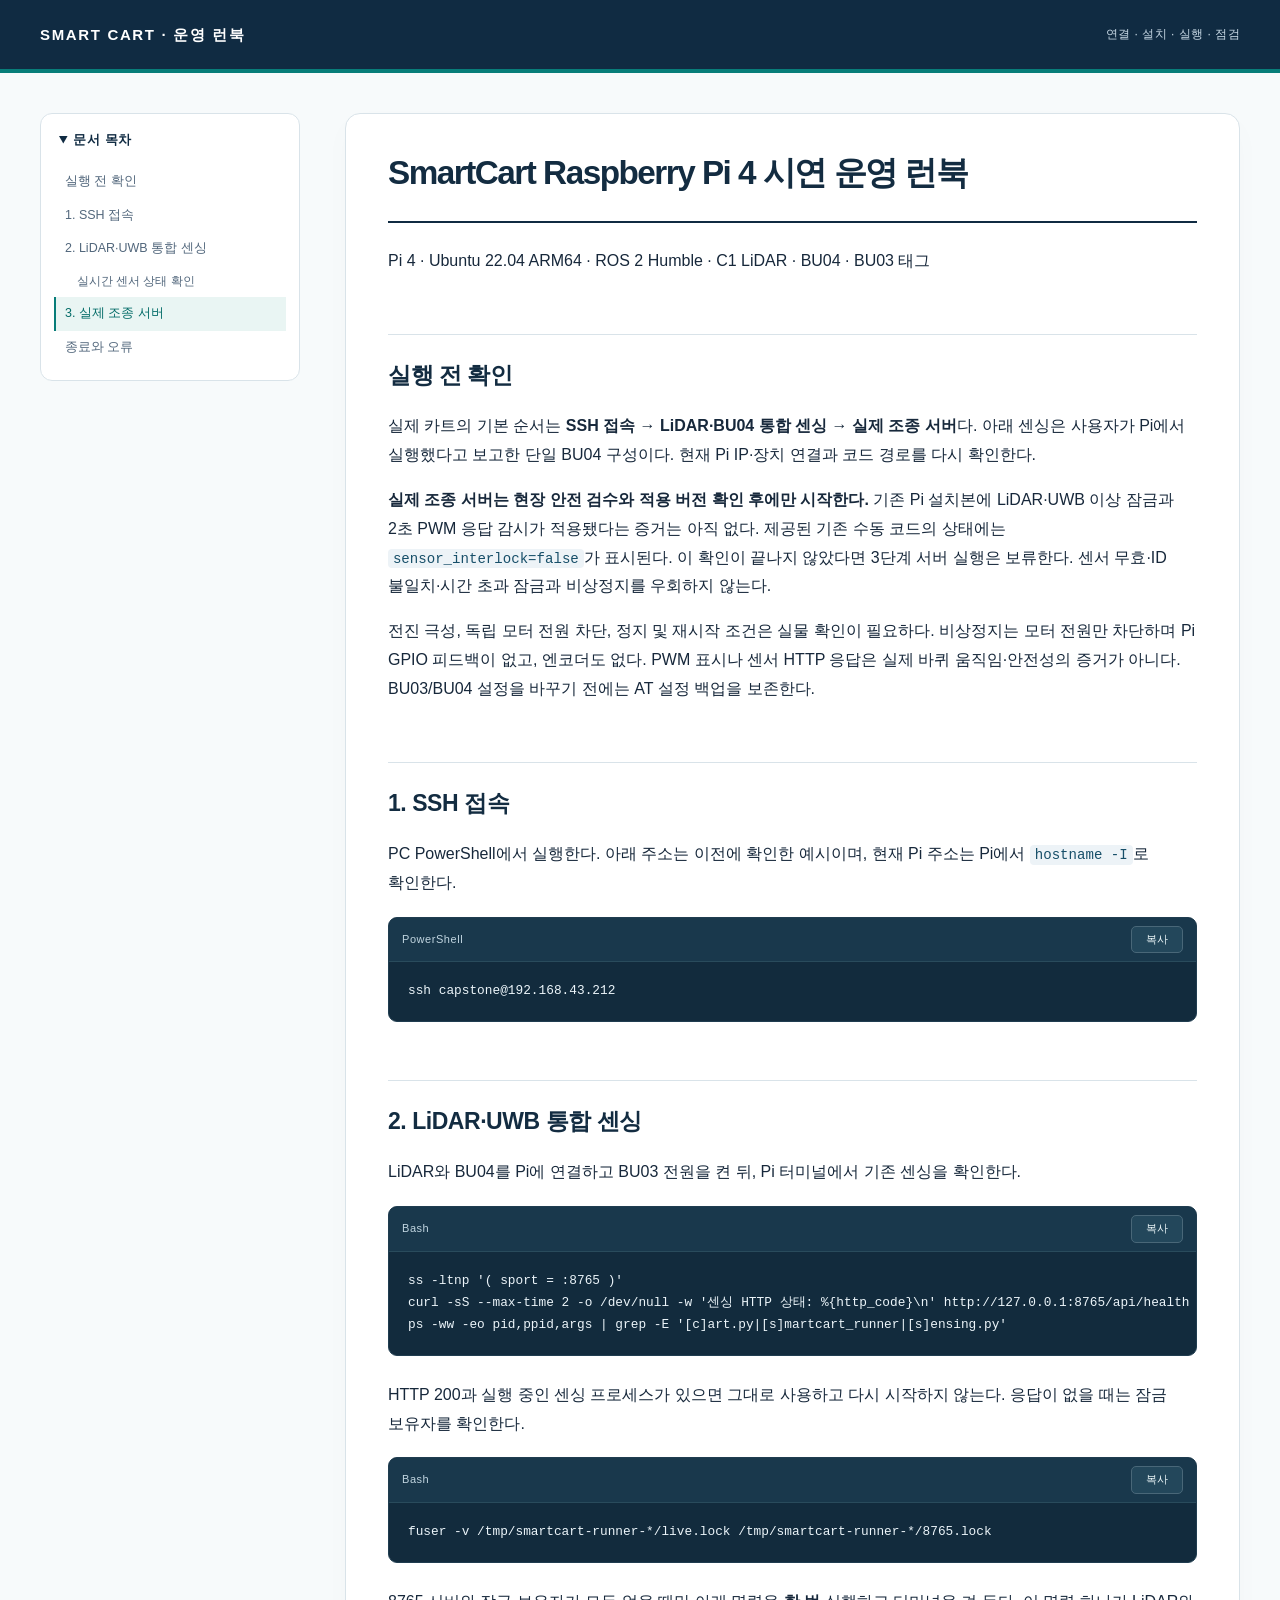
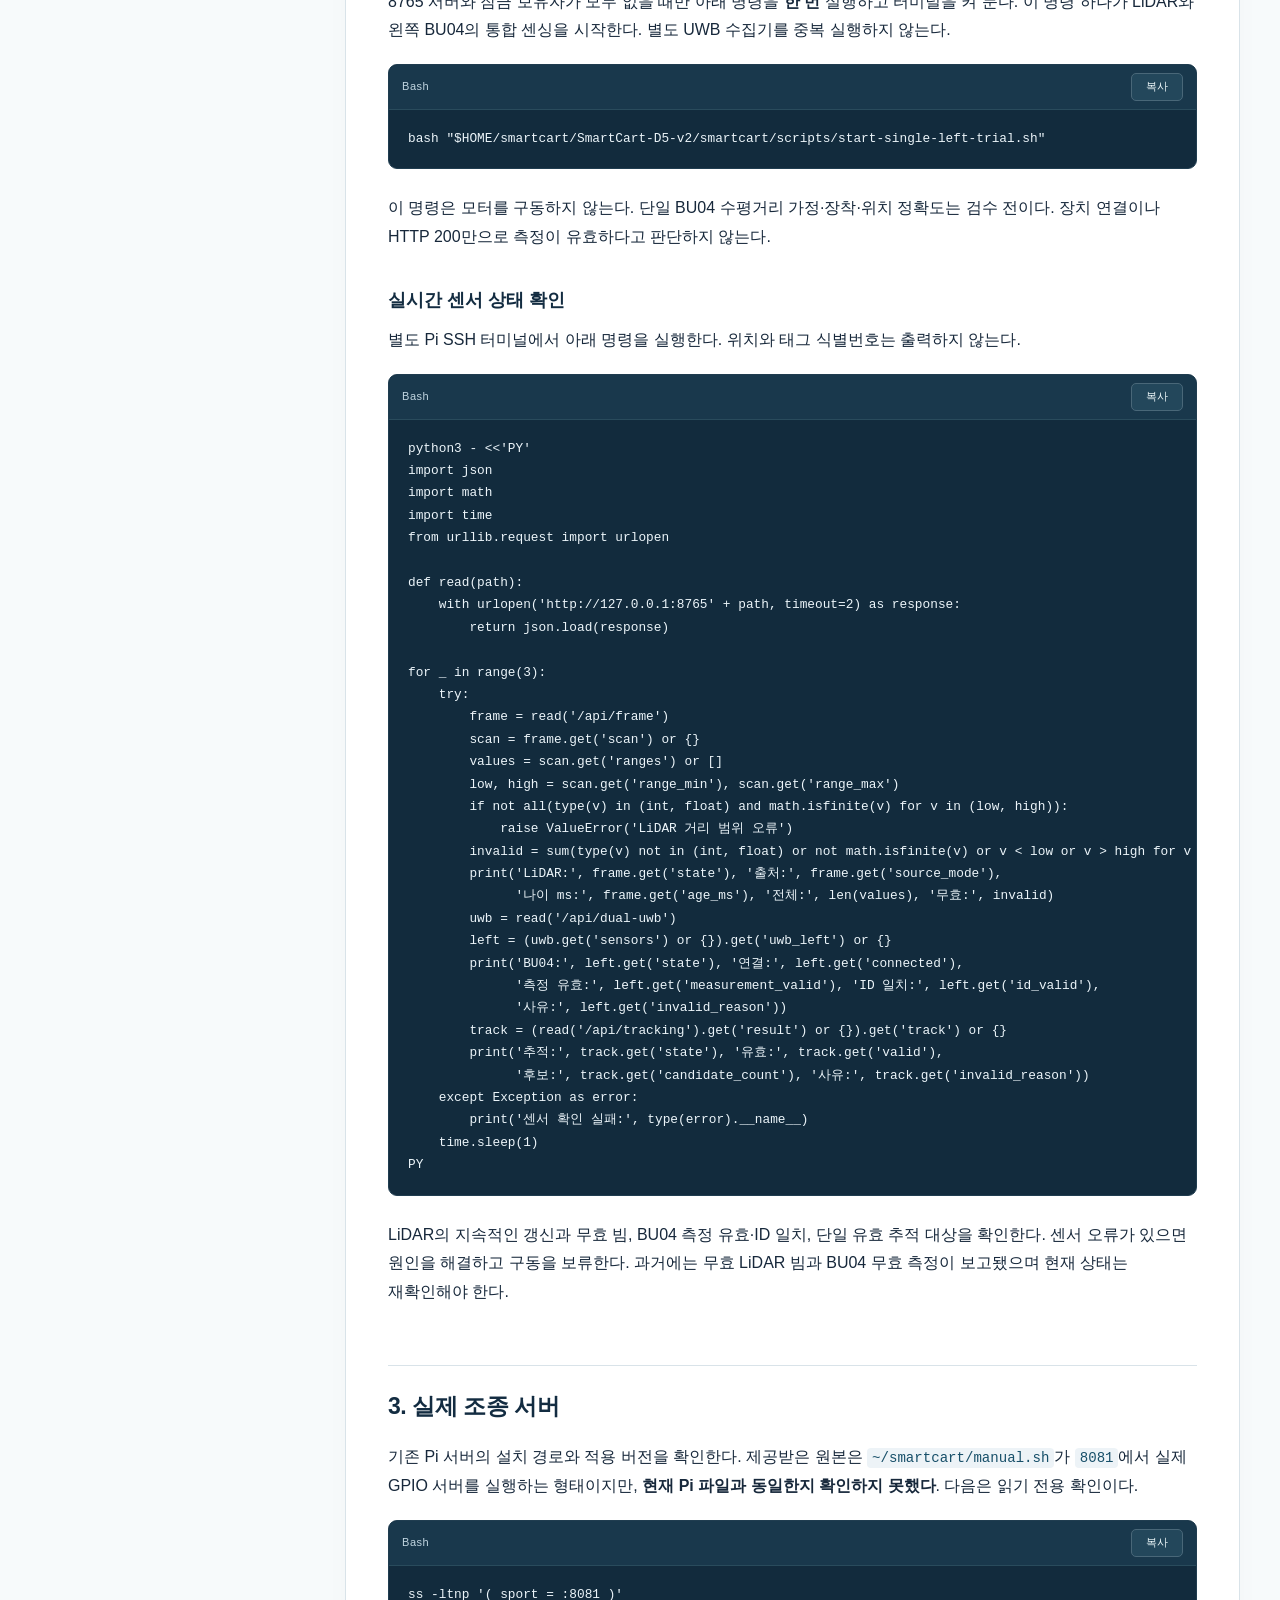
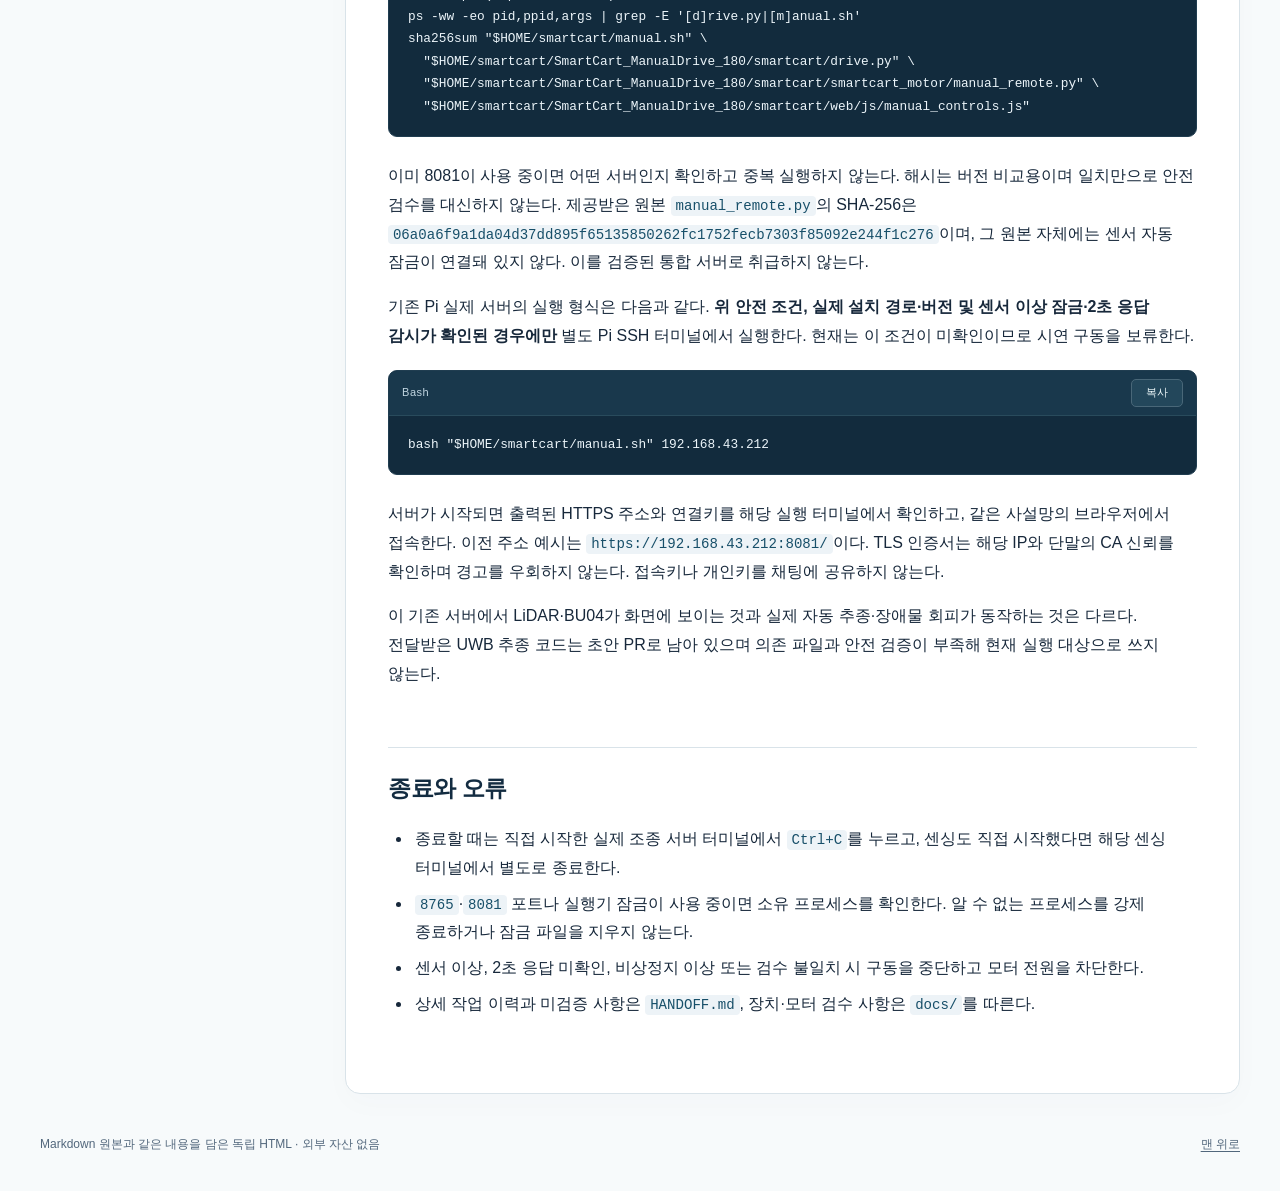
==== commit 6e399718: "Initial commit" ====
--- a/runbook/Smart-Cart Raspberry Pi 4 기본 운영 런북.html
+++ b/runbook/Smart-Cart Raspberry Pi 4 기본 운영 런북.html
@@ -4,8 +4,8 @@
 <meta charset="utf-8">
 <meta name="viewport" content="width=device-width, initial-scale=1">
 <meta name="referrer" content="no-referrer">
-<meta name="source-sha256" content="3b108c126911b89fc642e0b876c14da96954fc0c5adbeac0a370c702b32db6bb">
-<title>SmartCart Raspberry Pi 4 운영 런북</title>
+<meta name="source-sha256" content="61ef78bde074d6acb29b6ccb2c6576147a7ffc56bca53748cf87ce1ce192d090">
+<title>SmartCart Raspberry Pi 4 시연 운영 런북</title>
 <style>
 :root{color-scheme:light;--ink:#17283b;--muted:#52677c;--accent:#087d79;--line:#d9e3e9;--soft:#f1f6f8;--navy:#102b42;--code:#122b3d}
 *{box-sizing:border-box}html{scroll-behavior:smooth;scroll-padding-top:24px}body{margin:0;background:#f7fafb;color:var(--ink);font:16px/1.8 -apple-system,BlinkMacSystemFont,"Segoe UI","Noto Sans KR",Arial,sans-serif;word-break:keep-all;overflow-wrap:anywhere}a{color:#066b78;text-underline-offset:3px}a:hover{color:#004856}button,summary{font:inherit}button{cursor:pointer}a:focus-visible,button:focus-visible,summary:focus-visible,pre:focus-visible,.table-wrap:focus-visible{outline:3px solid #ea9d22;outline-offset:4px}.skip{position:absolute;left:16px;top:-80px;background:white;padding:8px 18px;z-index:10}.skip:focus{top:8px}.masthead{background:var(--navy);color:#fff;border-bottom:4px solid var(--accent)}.masthead-inner{max-width:1520px;margin:auto;padding:21px 40px;display:flex;justify-content:space-between;gap:20px;align-items:center}.brand{font-size:15px;font-weight:750;letter-spacing:.11em}.masthead-note{font-size:12px;letter-spacing:.04em;color:#c8d9e5}.layout{max-width:1520px;display:grid;grid-template-columns:260px minmax(0,1fr);gap:45px;margin:0 auto;padding:40px}.sidebar{min-width:0}.toc-shell{position:sticky;top:24px;border:1px solid var(--line);border-radius:12px;background:#fff;overflow:hidden}.toc-shell summary{padding:14px 18px;font-size:13px;font-weight:750;letter-spacing:.06em;color:var(--navy);cursor:pointer}.toc-shell nav{max-height:calc(100vh - 125px);overflow:auto;padding:0 13px 16px}.toc-shell a{display:block;text-decoration:none;color:var(--muted);font-size:12.5px;line-height:1.55;padding:7px 9px;border-left:2px solid transparent}.toc-shell a.level-3{padding-left:21px;font-size:11.5px}.toc-shell a:hover,.toc-shell a.active{color:#046c68;background:#e9f5f3;border-left-color:var(--accent)}main{min-width:0;background:#fff;border:1px solid var(--line);border-radius:15px;padding:35px 42px 55px;box-shadow:0 10px 30px #16314d05}h1,h2,h3,h4{color:#132c41;line-height:1.45;overflow-wrap:anywhere}h1{font-size:clamp(27px,2.6vw,38px);letter-spacing:-.045em;margin:0 0 24px;padding-bottom:24px;border-bottom:2px solid var(--navy)}h2{font-size:23px;margin:58px 0 20px;padding-top:24px;border-top:1px solid var(--line);letter-spacing:-.02em}h3{font-size:18px;margin:35px 0 13px}h4{font-size:16px;margin:25px 0 10px}p{margin:11px 0 16px}blockquote{background:#eaf5f3;border-left:4px solid var(--accent);border-radius:0 9px 9px 0;padding:13px 19px;margin:22px 0;font-size:14px}blockquote p{margin:3px 0}ul,ol{padding-left:24px;margin:12px 0 19px}li{padding-left:3px;margin:7px 0}li p{margin:3px 0}li>ul,li>ol{margin:8px 0}.check-item{list-style:none;position:relative}.check-item>input{position:absolute;left:-23px;top:8px;accent-color:var(--accent)}.table-wrap{max-width:100%;overflow-x:auto;border:1px solid var(--line);border-radius:9px;margin:19px 0 25px}table{width:100%;border-collapse:collapse;font-size:13px;line-height:1.7}th,td{padding:12px 14px;border-bottom:1px solid var(--line);text-align:left;vertical-align:top}th{background:#edf3f6;color:#1a3c53;font-weight:700;white-space:nowrap}td+td,th+th{border-left:1px solid #e4ebef}tbody tr:last-child td{border-bottom:0}tbody tr:nth-child(even){background:#fbfcfd}code{font: .88em/1.7 Consolas,"Cascadia Code","D2Coding",monospace;word-break:normal;background:#edf3f7;color:#174f69;padding:.13em .35em;border-radius:4px}td code{overflow-wrap:anywhere;white-space:normal}.code-block{margin:19px 0 25px;border:1px solid #203d50;border-radius:9px;overflow:hidden;background:var(--code)}.code-toolbar{display:flex;align-items:center;justify-content:space-between;gap:15px;padding:8px 13px;background:#19384c;color:#c1d5e0;font-size:11px;letter-spacing:.05em;border-bottom:1px solid #294b5c}.copy-btn{border:1px solid #496778;border-radius:5px;color:#eaf5f7;background:#23475b;padding:3px 11px;font-size:11px;min-width:52px}.copy-btn:hover{background:#2e5a70}pre{margin:0;padding:18px 19px;overflow:auto;tab-size:4;color:#ecf5fa;font-size:12.8px;line-height:1.75}pre code{display:block;background:none;color:inherit;padding:0;border-radius:0;white-space:pre;overflow-wrap:normal;font-size:inherit;line-height:inherit}.language-text{color:#b9e1db}hr{border:0;border-top:1px solid var(--line);margin:34px 0}.page-footer{max-width:1520px;margin:0 auto;padding:0 40px 35px;color:var(--muted);font-size:12px;display:flex;justify-content:space-between;gap:15px}.page-footer a{color:var(--muted)}.sr-only{position:absolute;width:1px;height:1px;padding:0;overflow:hidden;clip:rect(0,0,0,0);white-space:nowrap;border:0}@media(min-width:1600px){.layout{grid-template-columns:280px minmax(0,1fr);gap:55px}}@media(max-width:1050px){.layout{grid-template-columns:220px minmax(0,1fr);padding:28px;gap:25px}main{padding:28px}body{font-size:15px}.masthead-inner{padding:18px 28px}}@media(max-width:820px){.layout{display:block;padding:18px 16px}.sidebar{margin-bottom:18px}.toc-shell{position:static}.toc-shell nav{max-height:42vh}.masthead-inner{padding:15px 20px}.masthead-note{display:none}main{padding:24px 20px;border-radius:10px}h1{font-size:26px}h2{font-size:21px;margin-top:43px;padding-top:21px}h3{font-size:18px}pre{padding:15px;font-size:11.8px}.page-footer{padding:8px 20px 28px;display:block}.table-wrap{margin-left:0;margin-right:0}th,td{padding:10px 11px}table{min-width:510px;font-size:12px}blockquote{padding:11px 14px;font-size:13px}}@media(prefers-reduced-motion:reduce){html{scroll-behavior:auto}}@media print{@page{margin:16mm}body{background:#fff;font-size:10pt;line-height:1.6}.masthead,.sidebar,.copy-btn,.page-footer,.skip{display:none}.layout{display:block;padding:0;max-width:none}main{padding:0;border:0;box-shadow:none;border-radius:0}h1{font-size:24pt}h2{font-size:16pt;margin-top:26pt;break-after:avoid}h3,h4{break-after:avoid}.code-block{break-inside:avoid;background:#f4f6f8;border-color:#b7c4ce}.code-toolbar{background:#e8edf1;color:#102b42;border-color:#c4cdd5}pre{white-space:pre-wrap;font-size:8pt;color:#17283b;overflow:visible}pre code{white-space:pre-wrap;overflow-wrap:anywhere;color:#17283b}.table-wrap{overflow:visible;border-color:#bfcbd4}table{min-width:0;font-size:8.5pt}thead{display:table-header-group}tr{break-inside:avoid}blockquote{break-inside:avoid}a{color:inherit;text-decoration:underline}h1,h2,h3,h4{scroll-margin-top:0}}
@@ -14,69 +14,93 @@
 <body>
 <a class="skip" href="#main">본문으로 이동</a>
 <header class="masthead" id="top"><div class="masthead-inner"><div class="brand">SMART CART · 운영 런북</div><div class="masthead-note">연결 · 설치 · 실행 · 점검</div></div></header>
-<div class="layout"><aside class="sidebar"><details class="toc-shell" open><summary>문서 목차</summary><nav aria-label="문서 목차"><a class="level-2" href="#실제-카트의-현재-상태">실제 카트의 현재 상태</a>
-<a class="level-2" href="#1-pi-접속과-기존-센싱-확인">1. Pi 접속과 기존 센싱 확인</a>
-<a class="level-2" href="#2-기존-코드와-별도로-가상-화면-실행">2. 기존 코드와 별도로 가상 화면 실행</a>
-<a class="level-2" href="#3-센서와-조이스틱-시험">3. 센서와 조이스틱 시험</a>
-<a class="level-2" href="#종료와-참고">종료와 참고</a></nav></details></aside><main id="main">
-<h1 id="smartcart-raspberry-pi-4-운영-런북">SmartCart Raspberry Pi 4 운영 런북</h1>
-<p>Pi 4 · Ubuntu 22.04 ARM64 · ROS 2 Humble · C1 LiDAR · 단일 BU04 · BU03 태그</p>
-<h2 id="실제-카트의-현재-상태">실제 카트의 현재 상태</h2>
-<p>Pi에서 사용 중인 기존 실제 수동 조종 코드와 아래 가상 서버는 별개다. 제공받은 기존 코드가 실제로 동작했다는 사용자 보고는 있으나, 현재 Pi 설치본의 해시·전진 극성·정지 및 재시작 조건은 확인되지 않았다. 기존 수동 서버에 LiDAR·UWB 이상 잠금과 2초 PWM 응답 감시가 적용됐다는 증거도 없다. 엔코더가 없어 PWM 응답은 바퀴 움직임의 실측이 아니다.</p>
-<p>실제 GPIO 구동은 검증된 현장 절차와 적용 버전을 확인한 뒤에만 진행한다. 모터 전원 차단용 비상정지에는 Pi 피드백이 없다. 센서 무효·ID 불일치·시간 초과와 비상정지 잠금을 우회하지 않는다. BU03/BU04 설정을 바꾸기 전에는 AT 설정 백업을 보존한다.</p>
-<p><code>pi-runtime/</code>은 미배포 MOCK 후보이며 <code>pi-runtime/pi-export-reference/</code>는 제공받은 Pi 원본 소스의 보존본이다. 보존본에는 실제 GPIO 코드가 있으나 현재 Pi 설치본과 일치하는지 확인되지 않았다. 이 둘을 자동으로 설치하거나 덮어쓰지 않는다.</p>
-<h2 id="1-pi-접속과-기존-센싱-확인">1. Pi 접속과 기존 센싱 확인</h2>
-<p>PC PowerShell에서 Pi에 접속한다. 아래 IP는 마지막 확인값이다. 바뀌었다면 Pi에서 <code>hostname -I</code>로 주소를 확인하고 인증서도 해당 IP에 맞춰 확인한다.</p>
+<div class="layout"><aside class="sidebar"><details class="toc-shell" open><summary>문서 목차</summary><nav aria-label="문서 목차"><a class="level-2" href="#실행-전-확인">실행 전 확인</a>
+<a class="level-2" href="#1-ssh-접속">1. SSH 접속</a>
+<a class="level-2" href="#2-lidaruwb-통합-센싱">2. LiDAR·UWB 통합 센싱</a>
+<a class="level-3" href="#실시간-센서-상태-확인">실시간 센서 상태 확인</a>
+<a class="level-2" href="#3-실제-조종-서버">3. 실제 조종 서버</a>
+<a class="level-2" href="#종료와-오류">종료와 오류</a></nav></details></aside><main id="main">
+<h1 id="smartcart-raspberry-pi-4-시연-운영-런북">SmartCart Raspberry Pi 4 시연 운영 런북</h1>
+<p>Pi 4 · Ubuntu 22.04 ARM64 · ROS 2 Humble · C1 LiDAR · BU04 · BU03 태그</p>
+<h2 id="실행-전-확인">실행 전 확인</h2>
+<p>실제 카트의 기본 순서는 <strong>SSH 접속 → LiDAR·BU04 통합 센싱 → 실제 조종 서버</strong>다. 아래 센싱은 사용자가 Pi에서 실행했다고 보고한 단일 BU04 구성이다. 현재 Pi IP·장치 연결과 코드 경로를 다시 확인한다.</p>
+<p><strong>실제 조종 서버는 현장 안전 검수와 적용 버전 확인 후에만 시작한다.</strong> 기존 Pi 설치본에 LiDAR·UWB 이상 잠금과 2초 PWM 응답 감시가 적용됐다는 증거는 아직 없다. 제공된 기존 수동 코드의 상태에는 <code>sensor_interlock=false</code>가 표시된다. 이 확인이 끝나지 않았다면 3단계 서버 실행은 보류한다. 센서 무효·ID 불일치·시간 초과 잠금과 비상정지를 우회하지 않는다.</p>
+<p>전진 극성, 독립 모터 전원 차단, 정지 및 재시작 조건은 실물 확인이 필요하다. 비상정지는 모터 전원만 차단하며 Pi GPIO 피드백이 없고, 엔코더도 없다. PWM 표시나 센서 HTTP 응답은 실제 바퀴 움직임·안전성의 증거가 아니다. BU03/BU04 설정을 바꾸기 전에는 AT 설정 백업을 보존한다.</p>
+<h2 id="1-ssh-접속">1. SSH 접속</h2>
+<p>PC PowerShell에서 실행한다. 아래 주소는 이전에 확인한 예시이며, 현재 Pi 주소는 Pi에서 <code>hostname -I</code>로 확인한다.</p>
 <div class="code-block"><div class="code-toolbar"><span>PowerShell</span><button type="button" class="copy-btn" data-code="code-1" aria-label="PowerShell 코드 복사">복사</button></div><pre tabindex="0"><code id="code-1" class="language-powershell">ssh capstone@192.168.43.212
 </code></pre></div>
-<p>LiDAR·BU04를 Pi에 연결하고 BU03 태그 전원을 켠 뒤 Pi에서 실행한다.</p>
+<h2 id="2-lidaruwb-통합-센싱">2. LiDAR·UWB 통합 센싱</h2>
+<p>LiDAR와 BU04를 Pi에 연결하고 BU03 전원을 켠 뒤, Pi 터미널에서 기존 센싱을 확인한다.</p>
 <div class="code-block"><div class="code-toolbar"><span>Bash</span><button type="button" class="copy-btn" data-code="code-2" aria-label="Bash 코드 복사">복사</button></div><pre tabindex="0"><code id="code-2" class="language-bash">ss -ltnp '( sport = :8765 )'
 curl -sS --max-time 2 -o /dev/null -w '센싱 HTTP 상태: %{http_code}\n' http://127.0.0.1:8765/api/health
 ps -ww -eo pid,ppid,args | grep -E '[c]art.py|[s]martcart_runner|[s]ensing.py'
 </code></pre></div>
-<p>HTTP 200과 기존 센싱 프로세스가 있으면 그대로 사용한다. 마지막 사용자 보고에서는 이미 실행 중이었다. HTTP 200은 센서 측정이나 위치가 유효하다는 뜻은 아니다.</p>
-<p>응답이 없으면 잠금 보유자를 확인한다. 일치하는 잠금 파일이 없다는 출력도 확인 결과다.</p>
+<p>HTTP 200과 실행 중인 센싱 프로세스가 있으면 그대로 사용하고 다시 시작하지 않는다. 응답이 없을 때는 잠금 보유자를 확인한다.</p>
 <div class="code-block"><div class="code-toolbar"><span>Bash</span><button type="button" class="copy-btn" data-code="code-3" aria-label="Bash 코드 복사">복사</button></div><pre tabindex="0"><code id="code-3" class="language-bash">fuser -v /tmp/smartcart-runner-*/live.lock /tmp/smartcart-runner-*/8765.lock
 </code></pre></div>
-<p>8765 서버와 잠금 보유자가 모두 없을 때만 다음 명령을 <strong>한 번</strong> 실행하고 해당 터미널을 유지한다.</p>
+<p>8765 서버와 잠금 보유자가 모두 없을 때만 아래 명령을 <strong>한 번</strong> 실행하고 터미널을 켜 둔다. 이 명령 하나가 LiDAR와 왼쪽 BU04의 통합 센싱을 시작한다. 별도 UWB 수집기를 중복 실행하지 않는다.</p>
 <div class="code-block"><div class="code-toolbar"><span>Bash</span><button type="button" class="copy-btn" data-code="code-4" aria-label="Bash 코드 복사">복사</button></div><pre tabindex="0"><code id="code-4" class="language-bash">bash "$HOME/smartcart/SmartCart-D5-v2/smartcart/scripts/start-single-left-trial.sh"
 </code></pre></div>
-<p>이 명령은 실측 센싱 전용이다. 단일 BU04 수평거리 가정과 장착·정확도는 검수 전이다. 잠금 오류가 나면 파일을 삭제하지 말고 위 명령으로 기존 프로세스를 확인한다.</p>
-<h2 id="2-기존-코드와-별도로-가상-화면-실행">2. 기존 코드와 별도로 가상 화면 실행</h2>
-<p>아래는 GitHub <code>main</code>의 <code>pc-development/virtual-lab-18084/</code>를 새 폴더에서 실행하는 절차다. 실측 센서는 읽지만 <code>MockBackend</code>만 사용하므로 실제 모터를 구동하지 않는다. 기존 Pi 설치 코드를 변경하지 않으며, 이 GitHub 실행본의 Pi 적용·화면 검증은 아직 확인되지 않았다. 시험 중 실제 모터 전원은 차단한다.</p>
-<p>Pi에 <strong>별도 SSH 터미널</strong>로 접속해 다음을 실행한다. GitHub 접근과 <code>git</code>, Python <code>aiohttp</code>가 필요하다. 아래 명령은 새 폴더에만 복제하며, 이후 실행도 이 터미널에서 계속한다.</p>
-<div class="code-block"><div class="code-toolbar"><span>Bash</span><button type="button" class="copy-btn" data-code="code-5" aria-label="Bash 코드 복사">복사</button></div><pre tabindex="0"><code id="code-5" class="language-bash">python3 -c "import aiohttp; print('aiohttp 확인 완료')"
-task_dir="$(mktemp -d "$HOME/smartcart-github.XXXXXXXX")" &amp;&amp;
-  git clone --depth 1 https://github.com/Protocol314/smartcart.git "$task_dir" &amp;&amp;
-  git -C "$task_dir" rev-parse HEAD &amp;&amp;
-  printf '복제 폴더: %s\n' "$task_dir"
+<p>이 명령은 모터를 구동하지 않는다. 단일 BU04 수평거리 가정·장착·위치 정확도는 검수 전이다. 장치 연결이나 HTTP 200만으로 측정이 유효하다고 판단하지 않는다.</p>
+<h3 id="실시간-센서-상태-확인">실시간 센서 상태 확인</h3>
+<p>별도 Pi SSH 터미널에서 아래 명령을 실행한다. 위치와 태그 식별번호는 출력하지 않는다.</p>
+<div class="code-block"><div class="code-toolbar"><span>Bash</span><button type="button" class="copy-btn" data-code="code-5" aria-label="Bash 코드 복사">복사</button></div><pre tabindex="0"><code id="code-5" class="language-bash">python3 - &lt;&lt;'PY'
+import json
+import math
+import time
+from urllib.request import urlopen
+
+def read(path):
+    with urlopen('http://127.0.0.1:8765' + path, timeout=2) as response:
+        return json.load(response)
+
+for _ in range(3):
+    try:
+        frame = read('/api/frame')
+        scan = frame.get('scan') or {}
+        values = scan.get('ranges') or []
+        low, high = scan.get('range_min'), scan.get('range_max')
+        if not all(type(v) in (int, float) and math.isfinite(v) for v in (low, high)):
+            raise ValueError('LiDAR 거리 범위 오류')
+        invalid = sum(type(v) not in (int, float) or not math.isfinite(v) or v &lt; low or v &gt; high for v in values)
+        print('LiDAR:', frame.get('state'), '출처:', frame.get('source_mode'),
+              '나이 ms:', frame.get('age_ms'), '전체:', len(values), '무효:', invalid)
+        uwb = read('/api/dual-uwb')
+        left = (uwb.get('sensors') or {}).get('uwb_left') or {}
+        print('BU04:', left.get('state'), '연결:', left.get('connected'),
+              '측정 유효:', left.get('measurement_valid'), 'ID 일치:', left.get('id_valid'),
+              '사유:', left.get('invalid_reason'))
+        track = (read('/api/tracking').get('result') or {}).get('track') or {}
+        print('추적:', track.get('state'), '유효:', track.get('valid'),
+              '후보:', track.get('candidate_count'), '사유:', track.get('invalid_reason'))
+    except Exception as error:
+        print('센서 확인 실패:', type(error).__name__)
+    time.sleep(1)
+PY
 </code></pre></div>
-<p><code>aiohttp</code>가 없으면 Pi에서 <code>sudo apt install python3-aiohttp</code>로 설치한다. 복제나 패키지 확인이 실패하면 오류를 확인하고 다음 단계로 넘어가지 않는다.</p>
-<p>출력된 커밋과 복제 폴더를 기록한다. GitHub <code>main</code>은 이후 갱신될 수 있으며, 별도 초안 PR의 코드는 병합 전까지 포함되지 않는다. 센싱이 실행 중이라면 같은 터미널에서 상태를 조회한다.</p>
-<div class="code-block"><div class="code-toolbar"><span>Bash</span><button type="button" class="copy-btn" data-code="code-6" aria-label="Bash 코드 복사">복사</button></div><pre tabindex="0"><code id="code-6" class="language-bash">bash "$task_dir/pi-runtime/check_pi.sh" --sensors
+<p>LiDAR의 지속적인 갱신과 무효 빔, BU04 측정 유효·ID 일치, 단일 유효 추적 대상을 확인한다. 센서 오류가 있으면 원인을 해결하고 구동을 보류한다. 과거에는 무효 LiDAR 빔과 BU04 무효 측정이 보고됐으며 현재 상태는 재확인해야 한다.</p>
+<h2 id="3-실제-조종-서버">3. 실제 조종 서버</h2>
+<p>기존 Pi 서버의 설치 경로와 적용 버전을 확인한다. 제공받은 원본은 <code>~/smartcart/manual.sh</code>가 <code>8081</code>에서 실제 GPIO 서버를 실행하는 형태이지만, <strong>현재 Pi 파일과 동일한지 확인하지 못했다</strong>. 다음은 읽기 전용 확인이다.</p>
+<div class="code-block"><div class="code-toolbar"><span>Bash</span><button type="button" class="copy-btn" data-code="code-6" aria-label="Bash 코드 복사">복사</button></div><pre tabindex="0"><code id="code-6" class="language-bash">ss -ltnp '( sport = :8081 )'
+ps -ww -eo pid,ppid,args | grep -E '[d]rive.py|[m]anual.sh'
+sha256sum "$HOME/smartcart/manual.sh" \
+  "$HOME/smartcart/SmartCart_ManualDrive_180/smartcart/drive.py" \
+  "$HOME/smartcart/SmartCart_ManualDrive_180/smartcart/smartcart_motor/manual_remote.py" \
+  "$HOME/smartcart/SmartCart_ManualDrive_180/smartcart/web/js/manual_controls.js"
 </code></pre></div>
-<p>진단은 LiDAR·BU04·추적 상태를 5회 표시하며 위치와 접속키를 출력하지 않는다. 복제본에는 장치 설정·ROS 빌드 결과가 없으므로 환경 항목이 없다고 표시될 수 있다. <code>1m 이내</code>는 근접점 개수로 무효 빔 수와 별개다. 장치 연결 표시만으로 측정 유효·ID 일치·위치 정확도를 판정하지 않는다.</p>
-<p>다음 인증서 경로는 사용자가 이전에 확인한 Pi 경로다. 인증서 검증 결과가 <code>server.crt: OK</code>일 때만 진행한다.</p>
-<div class="code-block"><div class="code-toolbar"><span>Bash</span><button type="button" class="copy-btn" data-code="code-7" aria-label="Bash 코드 복사">복사</button></div><pre tabindex="0"><code id="code-7" class="language-bash">task_cert="$HOME/smartcart/smartcart-virtual-lan-cert"
-openssl verify -CAfile "$task_cert/ca.crt" -verify_ip 192.168.43.212 "$task_cert/server.crt"
-ss -ltnp '( sport = :18085 )'
+<p>이미 8081이 사용 중이면 어떤 서버인지 확인하고 중복 실행하지 않는다. 해시는 버전 비교용이며 일치만으로 안전 검수를 대신하지 않는다. 제공받은 원본 <code>manual_remote.py</code>의 SHA-256은 <code>06a0a6f9a1da04d37dd895f65135850262fc1752fecb7303f85092e244f1c276</code>이며, 그 원본 자체에는 센서 자동 잠금이 연결돼 있지 않다. 이를 검증된 통합 서버로 취급하지 않는다.</p>
+<p>기존 Pi 실제 서버의 실행 형식은 다음과 같다. <strong>위 안전 조건, 실제 설치 경로·버전 및 센서 이상 잠금·2초 응답 감시가 확인된 경우에만</strong> 별도 Pi SSH 터미널에서 실행한다. 현재는 이 조건이 미확인이므로 시연 구동을 보류한다.</p>
+<div class="code-block"><div class="code-toolbar"><span>Bash</span><button type="button" class="copy-btn" data-code="code-7" aria-label="Bash 코드 복사">복사</button></div><pre tabindex="0"><code id="code-7" class="language-bash">bash "$HOME/smartcart/manual.sh" 192.168.43.212
 </code></pre></div>
-<p>18085 포트를 사용하는 프로세스가 없으면 같은 터미널에서 실행한다. 인증서 경고는 우회하지 않으며 사용 중인 포트의 출처를 모르면 강제 종료하지 않는다.</p>
-<div class="code-block"><div class="code-toolbar"><span>Bash</span><button type="button" class="copy-btn" data-code="code-8" aria-label="Bash 코드 복사">복사</button></div><pre tabindex="0"><code id="code-8" class="language-bash">python3 -u "$task_dir/pc-development/virtual-lab-18084/virtual_lan_server.py" \
-  --address 192.168.43.212 --port 18085 \
-  --cert "$task_cert/server.crt" --key "$task_cert/server.key"
-</code></pre></div>
-<p>터미널에서 숫자 4자리 화면 접속키를 두 번 정한다. 입력 중에는 숫자가 보이지 않는다. 서버가 출력하는 <strong>조이스틱 연결키</strong>는 화면 접속키와 별개다. 둘 다 채팅·로그에 공유하지 않는다. 화면은 신뢰하는 사설망에서만 사용한다.</p>
-<h2 id="3-센서와-조이스틱-시험">3. 센서와 조이스틱 시험</h2>
-<p>Chrome에서 <code>https://192.168.43.212:18085/</code>에 접속해 화면 접속키로 로그인한다. 왼쪽 연결란에는 터미널의 <strong>조이스틱 연결키</strong>를 입력한다. <code>가상 출력 · 실제 모터 구동 안 됨</code>을 확인한 뒤, 화면 하단 센서 설정의 <code>SOURCE</code>를 <code>Pi 센싱 서버</code>로 두고 센서 상태를 확인한다. 가상 주행 설정에서는 <code>실측 LiDAR + BU04</code>를 선택할 수 있다.</p>
-<p>방향 버튼을 놓은 뒤 활성화가 풀리는 원인은 아직 미확인이다. Chrome 창을 활성 상태로 두고 <code>주행 활성화</code> 후 방향 버튼을 짧게 눌렀다 놓고, 풀리면 왼쪽 연결란 옆의 상태 문구를 기록한다. 창 포커스 해제나 통신 지연 등은 안전 정지를 일으킬 수 있다.</p>
-<p>UWB 마름모의 화면 아래 1.25m 이동은 <strong>표시만</strong> 바꾸는 임시 보정이다. 측정·추적·제어 좌표와 실제 정확도는 바꾸지 않는다. 가상 자율주행은 무효·만료된 센서나 모호한 추적을 거부한다. 가상 수동 방향 조작은 센서 기반 장애물 자동 정지를 제공하지 않는다. 어떤 가상 시험도 실제 주행 승인이나 장애물 회피 검수가 아니다.</p>
-<h2 id="종료와-참고">종료와 참고</h2>
+<p>서버가 시작되면 출력된 HTTPS 주소와 연결키를 해당 실행 터미널에서 확인하고, 같은 사설망의 브라우저에서 접속한다. 이전 주소 예시는 <code>https://192.168.43.212:8081/</code>이다. TLS 인증서는 해당 IP와 단말의 CA 신뢰를 확인하며 경고를 우회하지 않는다. 접속키나 개인키를 채팅에 공유하지 않는다.</p>
+<p>이 기존 서버에서 LiDAR·BU04가 화면에 보이는 것과 실제 자동 추종·장애물 회피가 동작하는 것은 다르다. 전달받은 UWB 추종 코드는 초안 PR로 남아 있으며 의존 파일과 안전 검증이 부족해 현재 실행 대상으로 쓰지 않는다.</p>
+<h2 id="종료와-오류">종료와 오류</h2>
 <ul>
-<li><p>가상 서버는 직접 시작한 터미널에서 <code>Ctrl+C</code>로 종료한다. 센싱은 별도 터미널에서 실행된다.</p></li>
-<li><p>UWB 추종 <a href="https://github.com/Protocol314/smartcart/pull/1">초안 PR #1</a>은 2026-11-24 기준 미병합이다. 의존 파일이 누락됐고 LiDAR 감시 OFF·기본 GPIO 설정 등 검토가 필요하므로 실행하지 않는다.</p></li>
-<li><p>Pi MOCK 후보의 환경·ROS 빌드 준비는 <code>pi-runtime/README.md</code>의 <code>check_pi.sh</code>와 <code>prepare_ros.sh</code>를 따른다. 실제 Ubuntu·ROS 빌드와 실물 검수는 미완료다.</p></li>
-<li><p>화면 인증서·키 오류는 IP·CA 신뢰·파일 경로를 확인한다. 잠금 파일이나 장치 설정·백업을 임의로 지우지 않는다. 상세 이력은 <code>HANDOFF.md</code>와 <code>docs/</code>에 보관한다.</p></li>
+<li><p>종료할 때는 직접 시작한 실제 조종 서버 터미널에서 <code>Ctrl+C</code>를 누르고, 센싱도 직접 시작했다면 해당 센싱 터미널에서 별도로 종료한다.</p></li>
+<li><p><code>8765</code>·<code>8081</code> 포트나 실행기 잠금이 사용 중이면 소유 프로세스를 확인한다. 알 수 없는 프로세스를 강제 종료하거나 잠금 파일을 지우지 않는다.</p></li>
+<li><p>센서 이상, 2초 응답 미확인, 비상정지 이상 또는 검수 불일치 시 구동을 중단하고 모터 전원을 차단한다.</p></li>
+<li><p>상세 작업 이력과 미검증 사항은 <code>HANDOFF.md</code>, 장치·모터 검수 사항은 <code>docs/</code>를 따른다.</p></li>
 </ul>
 </main></div><footer class="page-footer"><span>Markdown 원본과 같은 내용을 담은 독립 HTML · 외부 자산 없음</span><a href="#top">맨 위로</a></footer><span class="sr-only" id="copy-status" aria-live="polite"></span>
 <script>
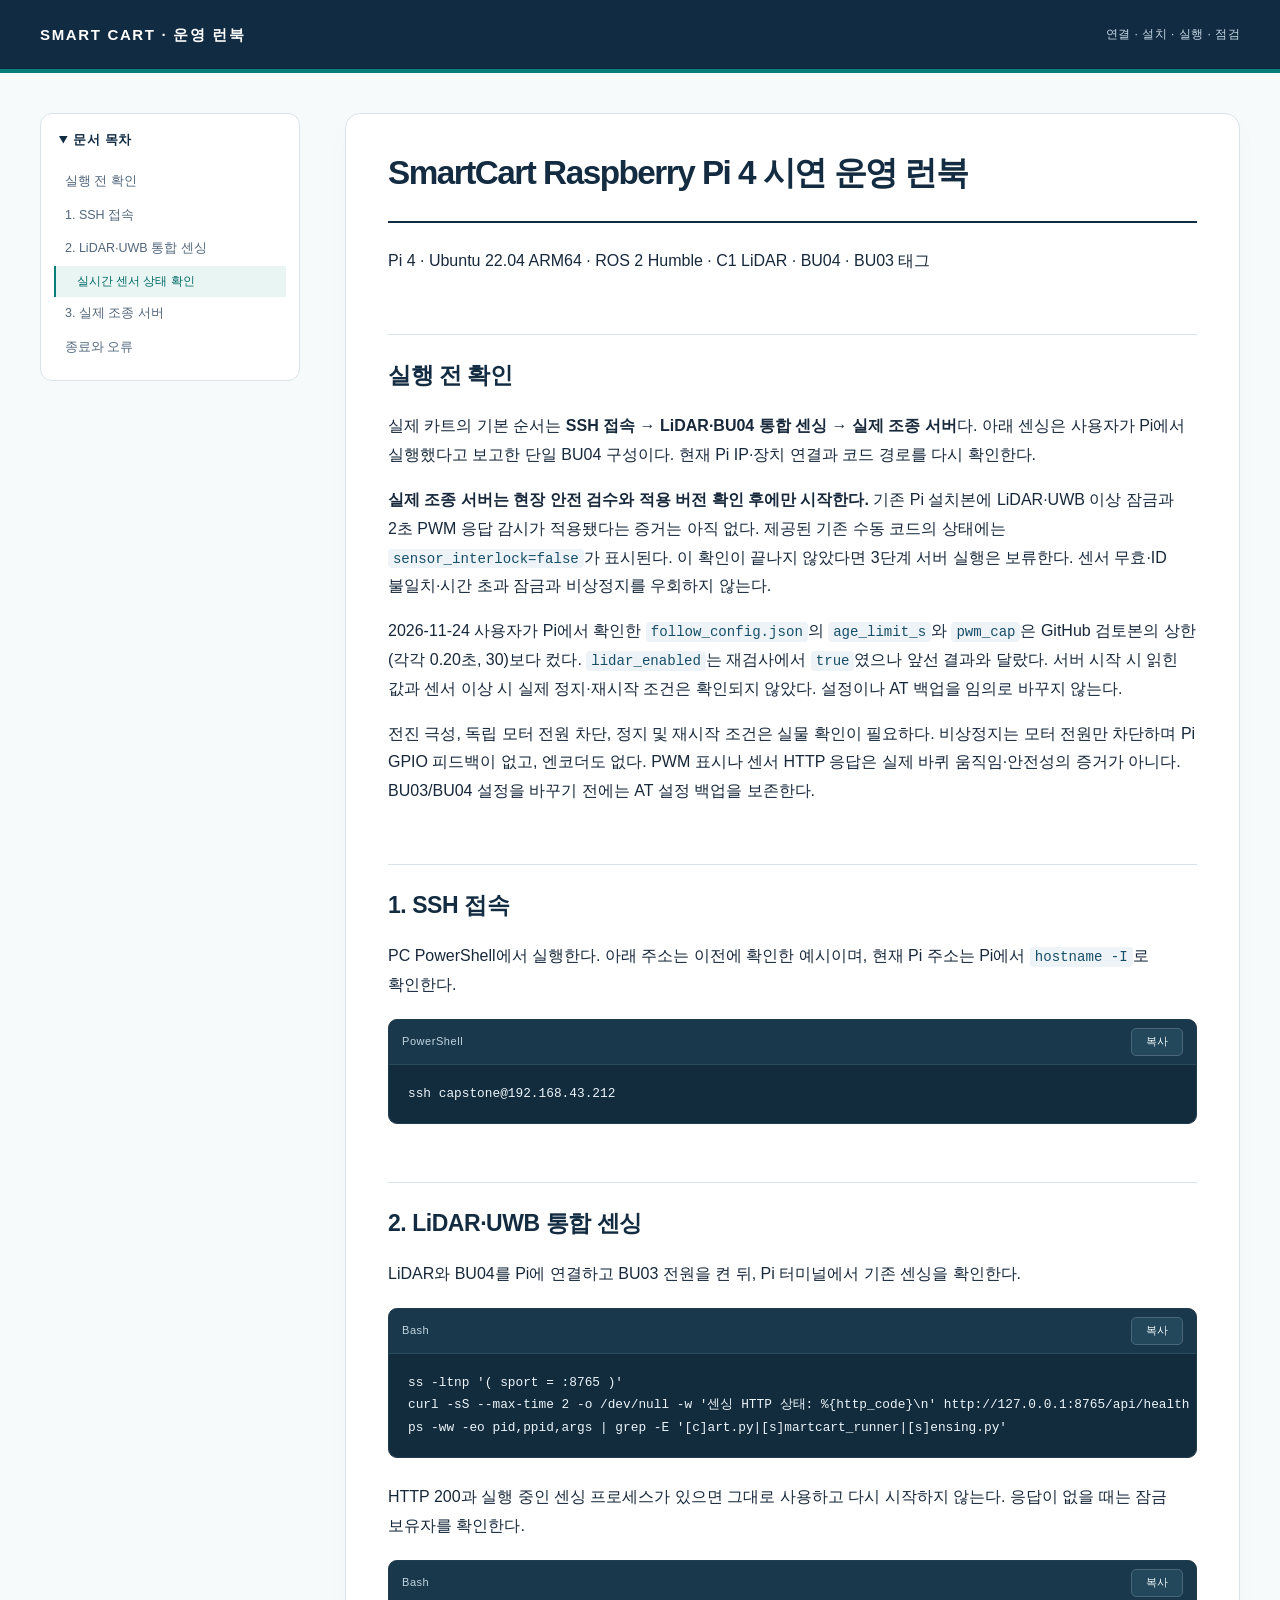
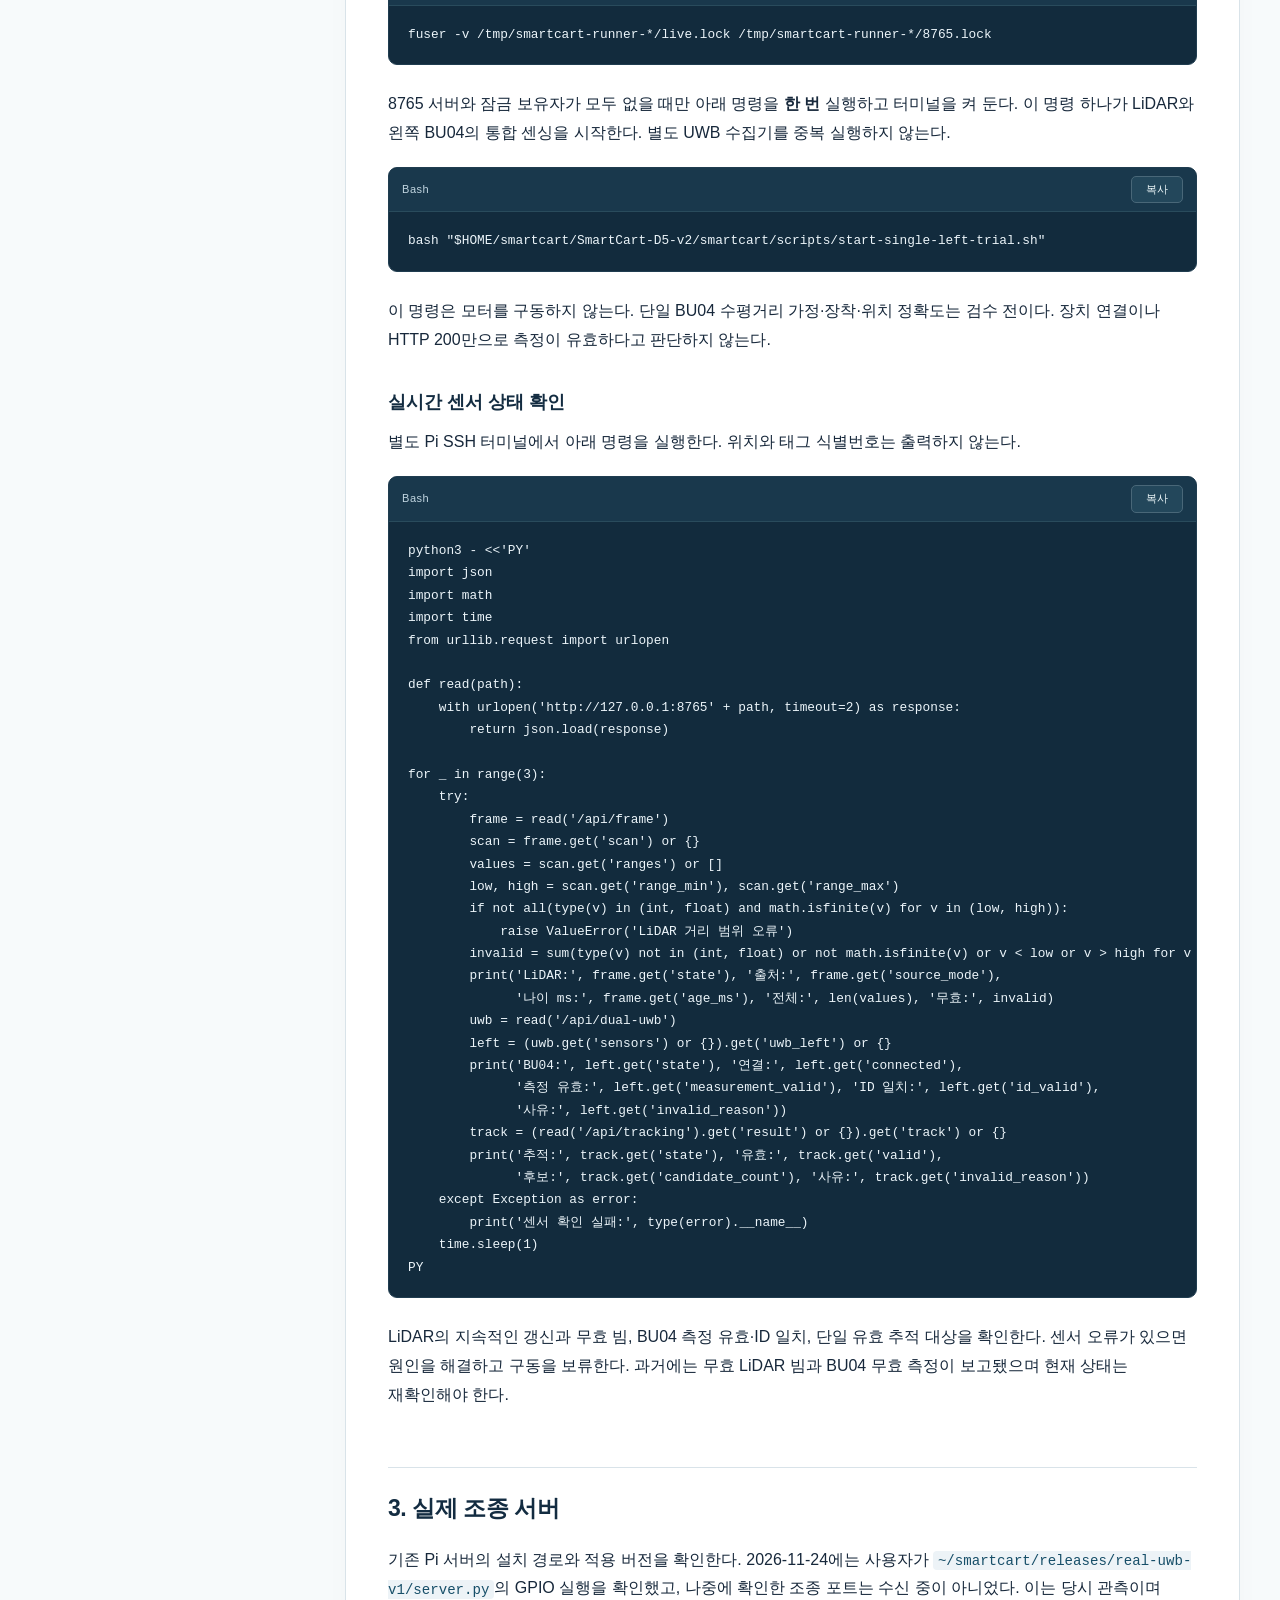
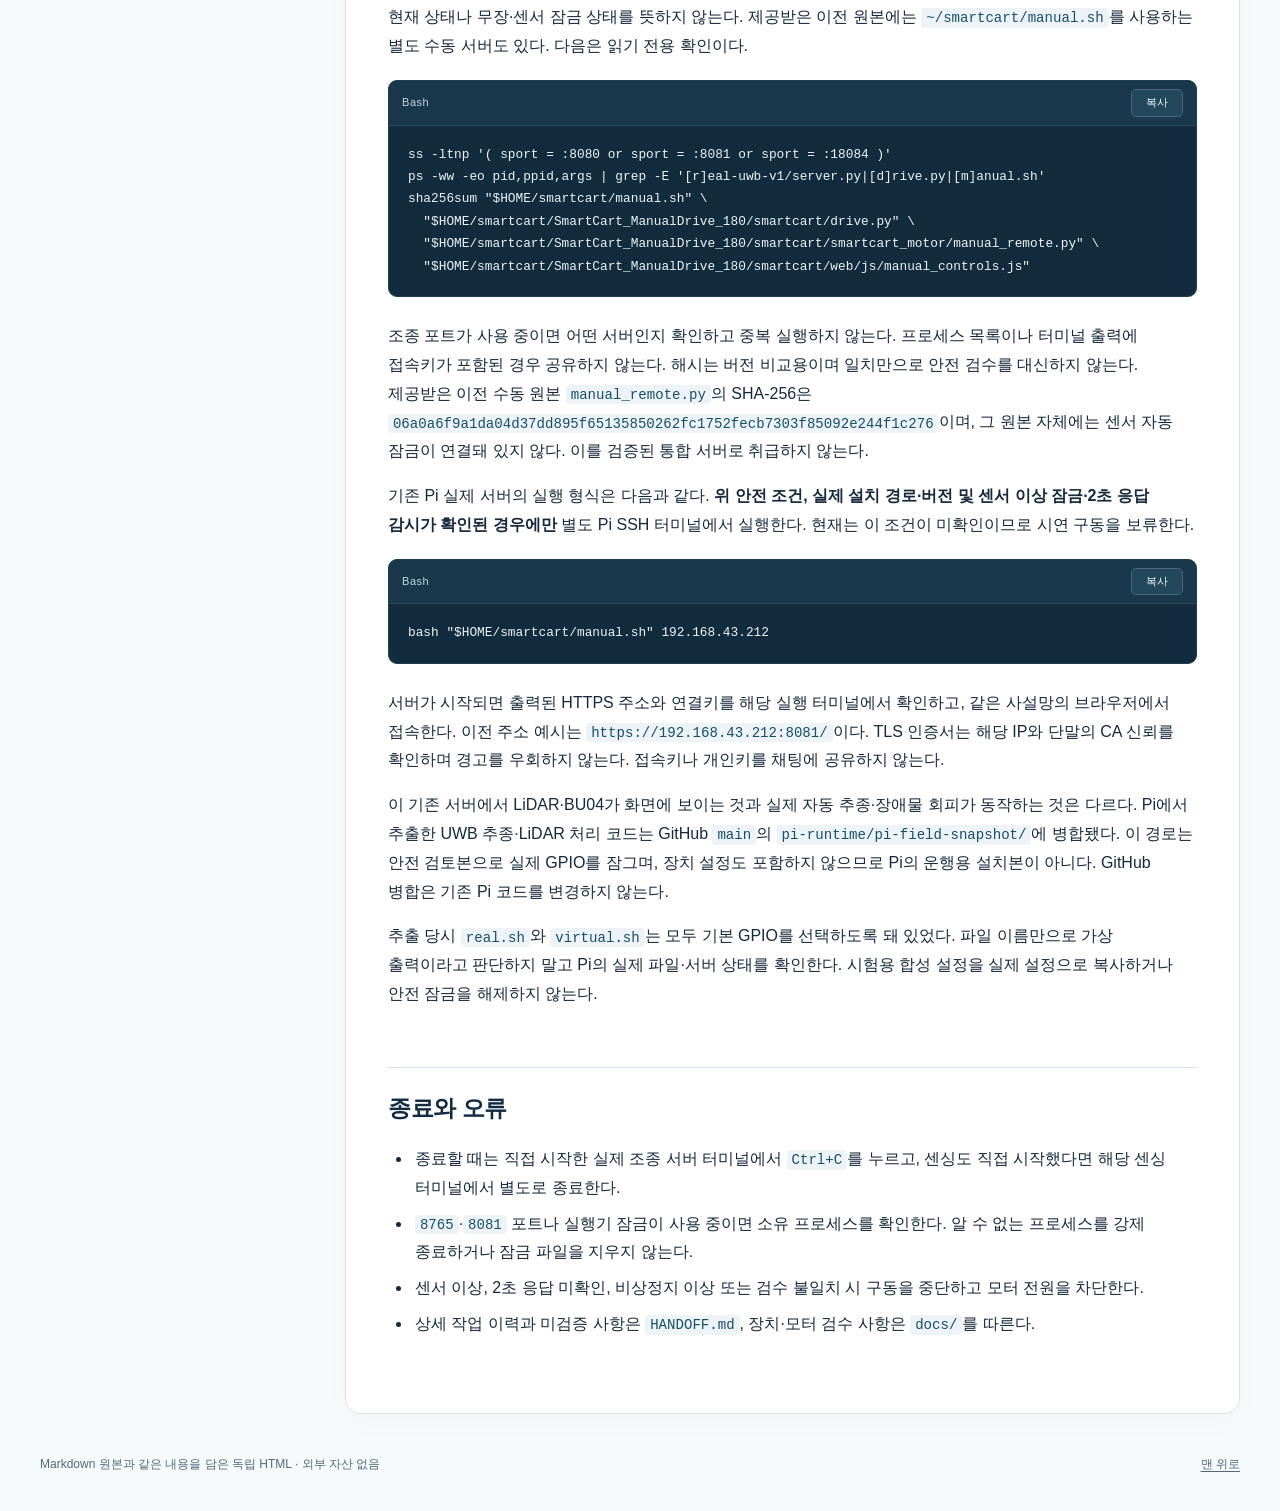
==== commit 81d19536: "Initial commit" ====
--- a/runbook/Smart-Cart Raspberry Pi 4 기본 운영 런북.html
+++ b/runbook/Smart-Cart Raspberry Pi 4 기본 운영 런북.html
@@ -4,7 +4,7 @@
 <meta charset="utf-8">
 <meta name="viewport" content="width=device-width, initial-scale=1">
 <meta name="referrer" content="no-referrer">
-<meta name="source-sha256" content="61ef78bde074d6acb29b6ccb2c6576147a7ffc56bca53748cf87ce1ce192d090">
+<meta name="source-sha256" content="382673afc5d3b75056cbd14ae5308677352b2c2a39f769fb606b267f242a119d">
 <title>SmartCart Raspberry Pi 4 시연 운영 런북</title>
 <style>
 :root{color-scheme:light;--ink:#17283b;--muted:#52677c;--accent:#087d79;--line:#d9e3e9;--soft:#f1f6f8;--navy:#102b42;--code:#122b3d}
@@ -25,6 +25,7 @@
 <h2 id="실행-전-확인">실행 전 확인</h2>
 <p>실제 카트의 기본 순서는 <strong>SSH 접속 → LiDAR·BU04 통합 센싱 → 실제 조종 서버</strong>다. 아래 센싱은 사용자가 Pi에서 실행했다고 보고한 단일 BU04 구성이다. 현재 Pi IP·장치 연결과 코드 경로를 다시 확인한다.</p>
 <p><strong>실제 조종 서버는 현장 안전 검수와 적용 버전 확인 후에만 시작한다.</strong> 기존 Pi 설치본에 LiDAR·UWB 이상 잠금과 2초 PWM 응답 감시가 적용됐다는 증거는 아직 없다. 제공된 기존 수동 코드의 상태에는 <code>sensor_interlock=false</code>가 표시된다. 이 확인이 끝나지 않았다면 3단계 서버 실행은 보류한다. 센서 무효·ID 불일치·시간 초과 잠금과 비상정지를 우회하지 않는다.</p>
+<p>2026-11-24 사용자가 Pi에서 확인한 <code>follow_config.json</code>의 <code>age_limit_s</code>와 <code>pwm_cap</code>은 GitHub 검토본의 상한(각각 0.20초, 30)보다 컸다. <code>lidar_enabled</code>는 재검사에서 <code>true</code>였으나 앞선 결과와 달랐다. 서버 시작 시 읽힌 값과 센서 이상 시 실제 정지·재시작 조건은 확인되지 않았다. 설정이나 AT 백업을 임의로 바꾸지 않는다.</p>
 <p>전진 극성, 독립 모터 전원 차단, 정지 및 재시작 조건은 실물 확인이 필요하다. 비상정지는 모터 전원만 차단하며 Pi GPIO 피드백이 없고, 엔코더도 없다. PWM 표시나 센서 HTTP 응답은 실제 바퀴 움직임·안전성의 증거가 아니다. BU03/BU04 설정을 바꾸기 전에는 AT 설정 백업을 보존한다.</p>
 <h2 id="1-ssh-접속">1. SSH 접속</h2>
 <p>PC PowerShell에서 실행한다. 아래 주소는 이전에 확인한 예시이며, 현재 Pi 주소는 Pi에서 <code>hostname -I</code>로 확인한다.</p>
@@ -81,20 +82,21 @@
 </code></pre></div>
 <p>LiDAR의 지속적인 갱신과 무효 빔, BU04 측정 유효·ID 일치, 단일 유효 추적 대상을 확인한다. 센서 오류가 있으면 원인을 해결하고 구동을 보류한다. 과거에는 무효 LiDAR 빔과 BU04 무효 측정이 보고됐으며 현재 상태는 재확인해야 한다.</p>
 <h2 id="3-실제-조종-서버">3. 실제 조종 서버</h2>
-<p>기존 Pi 서버의 설치 경로와 적용 버전을 확인한다. 제공받은 원본은 <code>~/smartcart/manual.sh</code>가 <code>8081</code>에서 실제 GPIO 서버를 실행하는 형태이지만, <strong>현재 Pi 파일과 동일한지 확인하지 못했다</strong>. 다음은 읽기 전용 확인이다.</p>
-<div class="code-block"><div class="code-toolbar"><span>Bash</span><button type="button" class="copy-btn" data-code="code-6" aria-label="Bash 코드 복사">복사</button></div><pre tabindex="0"><code id="code-6" class="language-bash">ss -ltnp '( sport = :8081 )'
-ps -ww -eo pid,ppid,args | grep -E '[d]rive.py|[m]anual.sh'
+<p>기존 Pi 서버의 설치 경로와 적용 버전을 확인한다. 2026-11-24에는 사용자가 <code>~/smartcart/releases/real-uwb-v1/server.py</code>의 GPIO 실행을 확인했고, 나중에 확인한 조종 포트는 수신 중이 아니었다. 이는 당시 관측이며 현재 상태나 무장·센서 잠금 상태를 뜻하지 않는다. 제공받은 이전 원본에는 <code>~/smartcart/manual.sh</code>를 사용하는 별도 수동 서버도 있다. 다음은 읽기 전용 확인이다.</p>
+<div class="code-block"><div class="code-toolbar"><span>Bash</span><button type="button" class="copy-btn" data-code="code-6" aria-label="Bash 코드 복사">복사</button></div><pre tabindex="0"><code id="code-6" class="language-bash">ss -ltnp '( sport = :8080 or sport = :8081 or sport = :18084 )'
+ps -ww -eo pid,ppid,args | grep -E '[r]eal-uwb-v1/server.py|[d]rive.py|[m]anual.sh'
 sha256sum "$HOME/smartcart/manual.sh" \
   "$HOME/smartcart/SmartCart_ManualDrive_180/smartcart/drive.py" \
   "$HOME/smartcart/SmartCart_ManualDrive_180/smartcart/smartcart_motor/manual_remote.py" \
   "$HOME/smartcart/SmartCart_ManualDrive_180/smartcart/web/js/manual_controls.js"
 </code></pre></div>
-<p>이미 8081이 사용 중이면 어떤 서버인지 확인하고 중복 실행하지 않는다. 해시는 버전 비교용이며 일치만으로 안전 검수를 대신하지 않는다. 제공받은 원본 <code>manual_remote.py</code>의 SHA-256은 <code>06a0a6f9a1da04d37dd895f65135850262fc1752fecb7303f85092e244f1c276</code>이며, 그 원본 자체에는 센서 자동 잠금이 연결돼 있지 않다. 이를 검증된 통합 서버로 취급하지 않는다.</p>
+<p>조종 포트가 사용 중이면 어떤 서버인지 확인하고 중복 실행하지 않는다. 프로세스 목록이나 터미널 출력에 접속키가 포함된 경우 공유하지 않는다. 해시는 버전 비교용이며 일치만으로 안전 검수를 대신하지 않는다. 제공받은 이전 수동 원본 <code>manual_remote.py</code>의 SHA-256은 <code>06a0a6f9a1da04d37dd895f65135850262fc1752fecb7303f85092e244f1c276</code>이며, 그 원본 자체에는 센서 자동 잠금이 연결돼 있지 않다. 이를 검증된 통합 서버로 취급하지 않는다.</p>
 <p>기존 Pi 실제 서버의 실행 형식은 다음과 같다. <strong>위 안전 조건, 실제 설치 경로·버전 및 센서 이상 잠금·2초 응답 감시가 확인된 경우에만</strong> 별도 Pi SSH 터미널에서 실행한다. 현재는 이 조건이 미확인이므로 시연 구동을 보류한다.</p>
 <div class="code-block"><div class="code-toolbar"><span>Bash</span><button type="button" class="copy-btn" data-code="code-7" aria-label="Bash 코드 복사">복사</button></div><pre tabindex="0"><code id="code-7" class="language-bash">bash "$HOME/smartcart/manual.sh" 192.168.43.212
 </code></pre></div>
 <p>서버가 시작되면 출력된 HTTPS 주소와 연결키를 해당 실행 터미널에서 확인하고, 같은 사설망의 브라우저에서 접속한다. 이전 주소 예시는 <code>https://192.168.43.212:8081/</code>이다. TLS 인증서는 해당 IP와 단말의 CA 신뢰를 확인하며 경고를 우회하지 않는다. 접속키나 개인키를 채팅에 공유하지 않는다.</p>
-<p>이 기존 서버에서 LiDAR·BU04가 화면에 보이는 것과 실제 자동 추종·장애물 회피가 동작하는 것은 다르다. 전달받은 UWB 추종 코드는 초안 PR로 남아 있으며 의존 파일과 안전 검증이 부족해 현재 실행 대상으로 쓰지 않는다.</p>
+<p>이 기존 서버에서 LiDAR·BU04가 화면에 보이는 것과 실제 자동 추종·장애물 회피가 동작하는 것은 다르다. Pi에서 추출한 UWB 추종·LiDAR 처리 코드는 GitHub <code>main</code>의 <code>pi-runtime/pi-field-snapshot/</code>에 병합됐다. 이 경로는 안전 검토본으로 실제 GPIO를 잠그며, 장치 설정도 포함하지 않으므로 Pi의 운행용 설치본이 아니다. GitHub 병합은 기존 Pi 코드를 변경하지 않는다.</p>
+<p>추출 당시 <code>real.sh</code>와 <code>virtual.sh</code>는 모두 기본 GPIO를 선택하도록 돼 있었다. 파일 이름만으로 가상 출력이라고 판단하지 말고 Pi의 실제 파일·서버 상태를 확인한다. 시험용 합성 설정을 실제 설정으로 복사하거나 안전 잠금을 해제하지 않는다.</p>
 <h2 id="종료와-오류">종료와 오류</h2>
 <ul>
 <li><p>종료할 때는 직접 시작한 실제 조종 서버 터미널에서 <code>Ctrl+C</code>를 누르고, 센싱도 직접 시작했다면 해당 센싱 터미널에서 별도로 종료한다.</p></li>
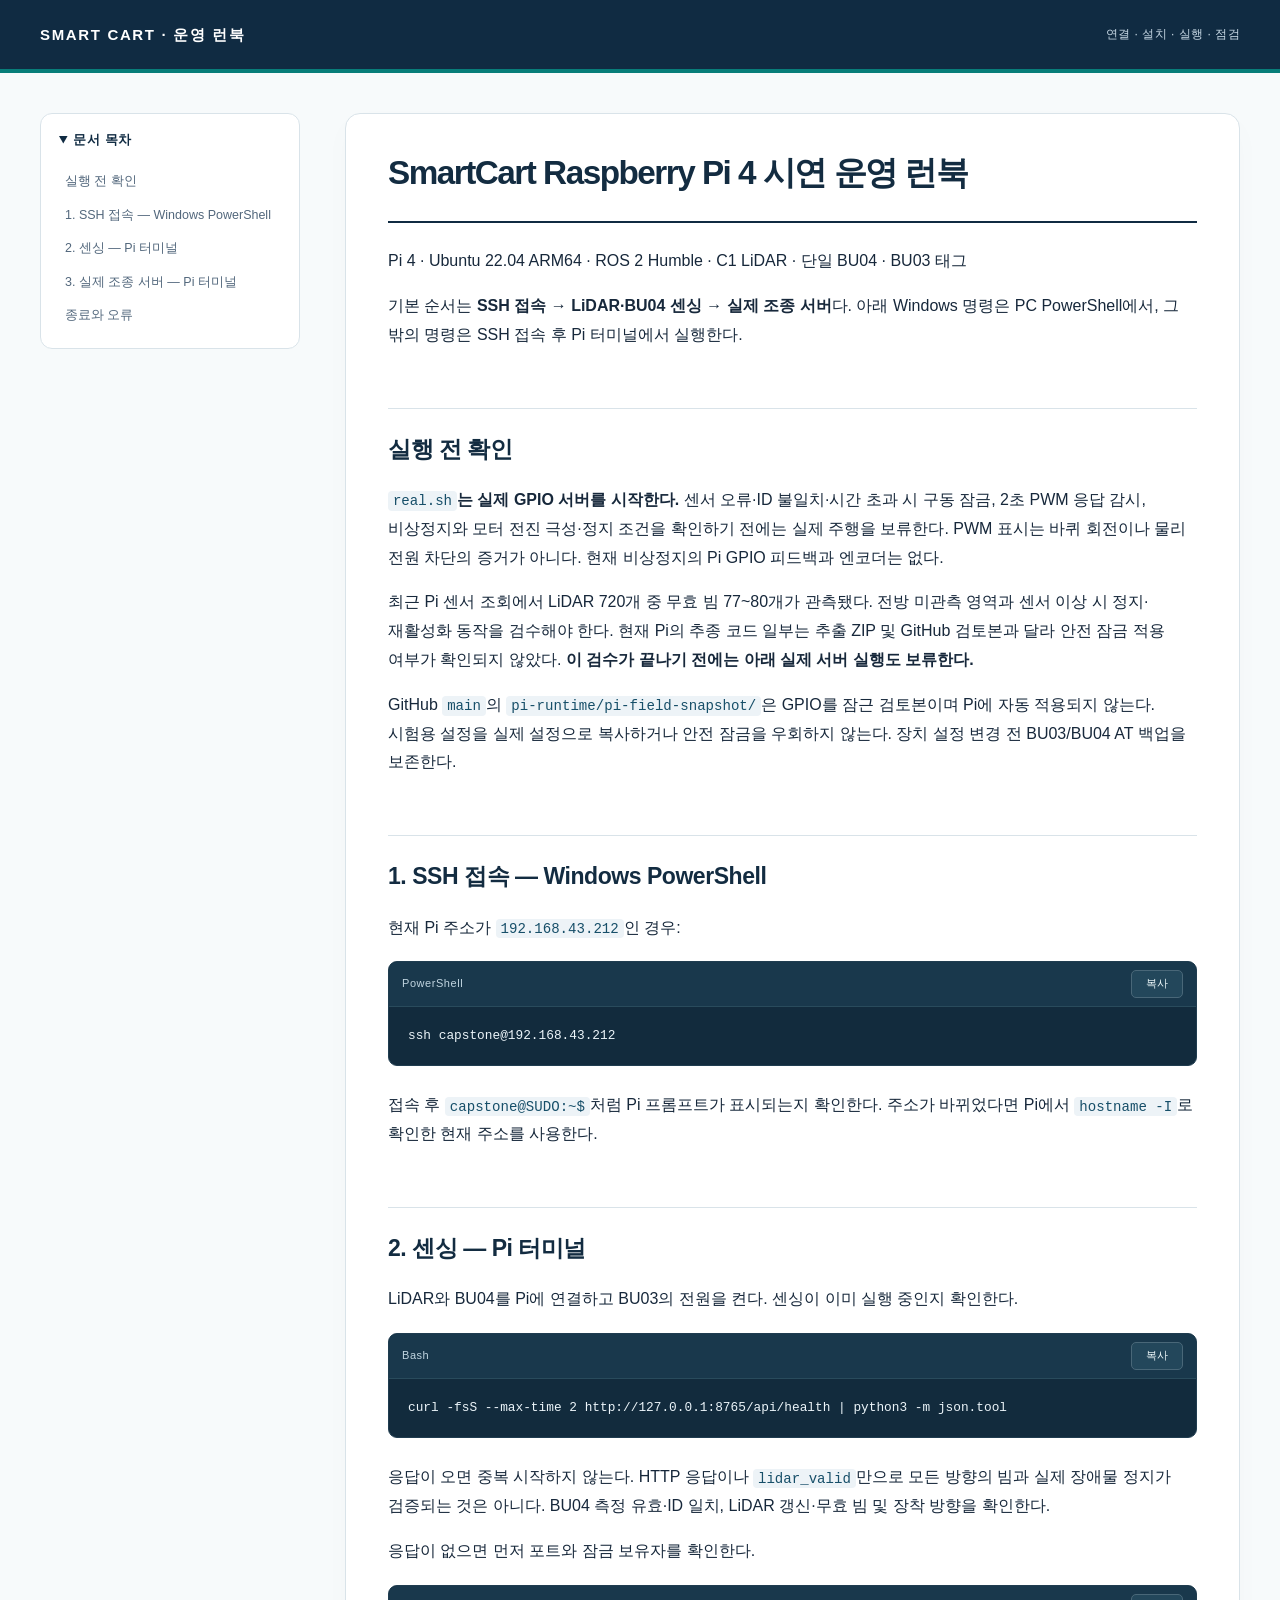
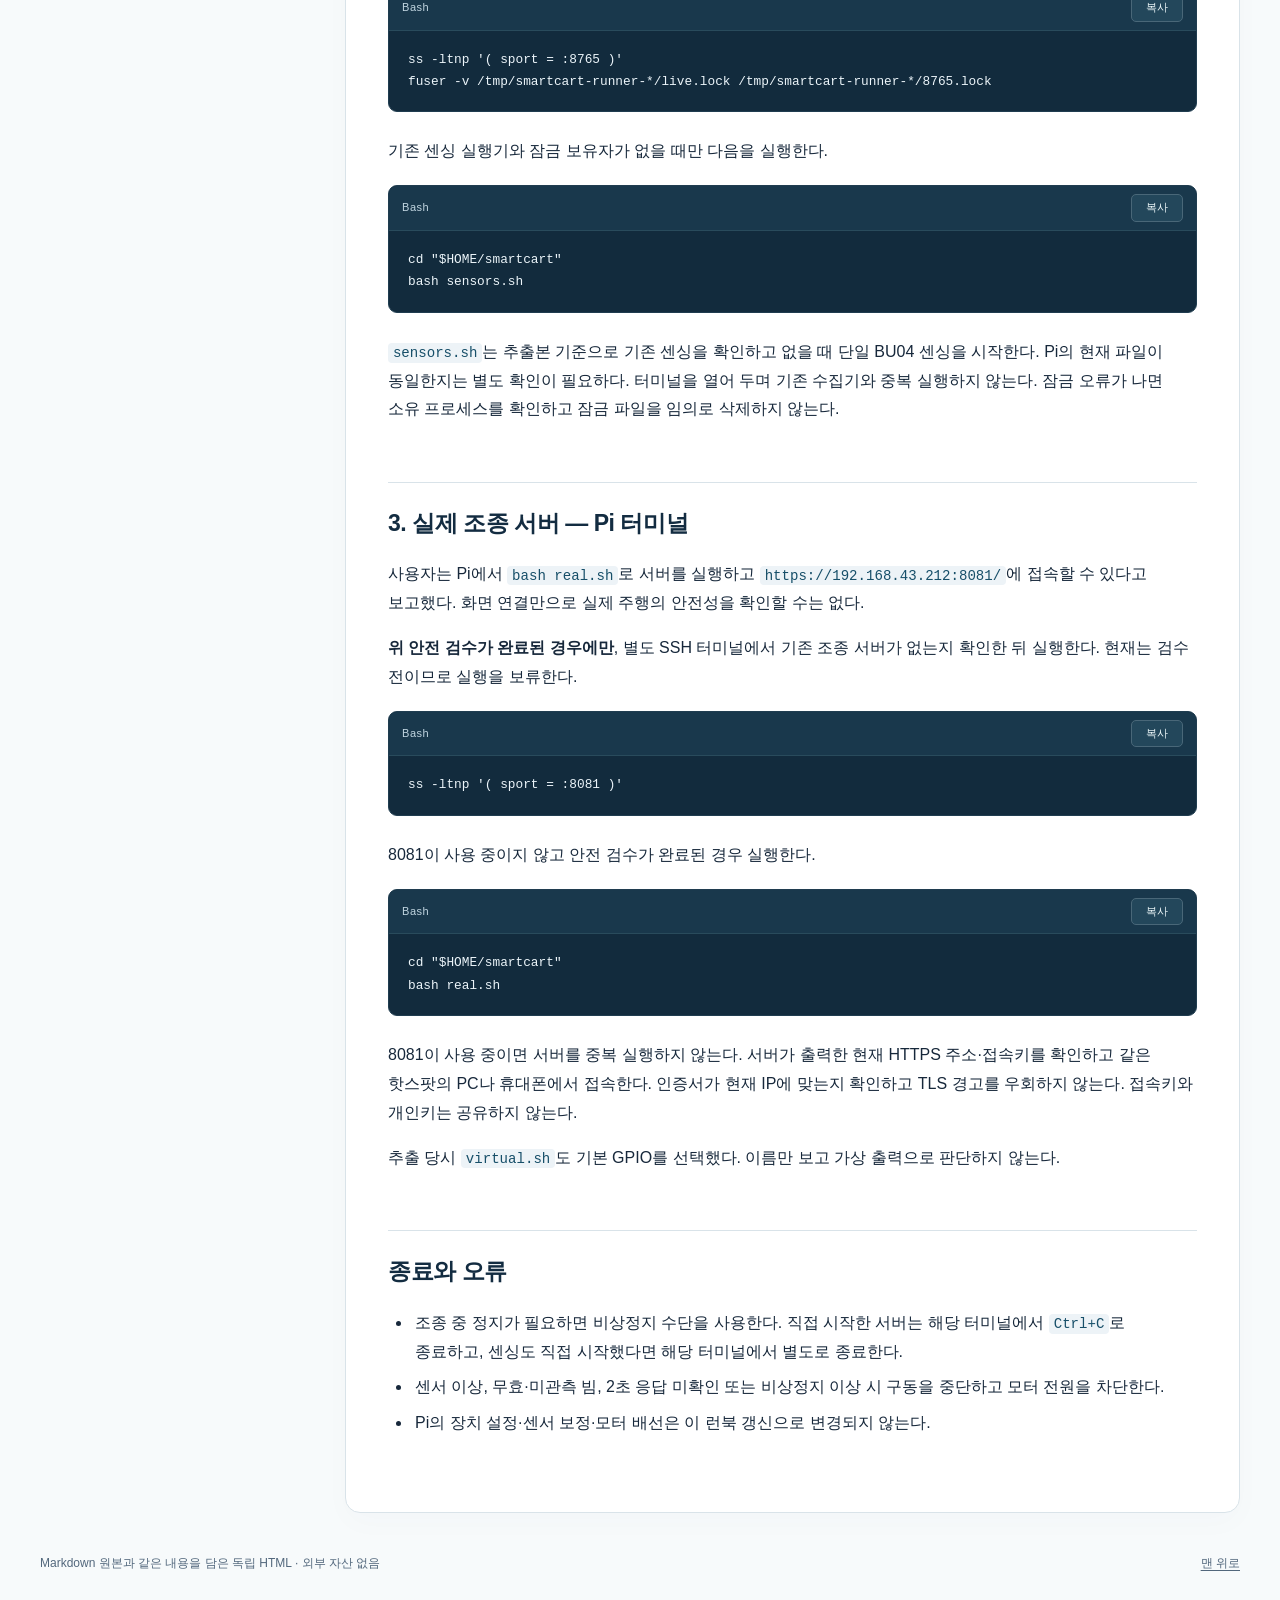
==== commit a3812082: "Initial commit" ====
--- a/runbook/Smart-Cart Raspberry Pi 4 기본 운영 런북.html
+++ b/runbook/Smart-Cart Raspberry Pi 4 기본 운영 런북.html
@@ -4,7 +4,7 @@
 <meta charset="utf-8">
 <meta name="viewport" content="width=device-width, initial-scale=1">
 <meta name="referrer" content="no-referrer">
-<meta name="source-sha256" content="382673afc5d3b75056cbd14ae5308677352b2c2a39f769fb606b267f242a119d">
+<meta name="source-sha256" content="caaa11c399497a590dd9c136efd346a3db52c63570ed654d5e1b9ffdd9691fc2">
 <title>SmartCart Raspberry Pi 4 시연 운영 런북</title>
 <style>
 :root{color-scheme:light;--ink:#17283b;--muted:#52677c;--accent:#087d79;--line:#d9e3e9;--soft:#f1f6f8;--navy:#102b42;--code:#122b3d}
@@ -15,94 +15,52 @@
 <a class="skip" href="#main">본문으로 이동</a>
 <header class="masthead" id="top"><div class="masthead-inner"><div class="brand">SMART CART · 운영 런북</div><div class="masthead-note">연결 · 설치 · 실행 · 점검</div></div></header>
 <div class="layout"><aside class="sidebar"><details class="toc-shell" open><summary>문서 목차</summary><nav aria-label="문서 목차"><a class="level-2" href="#실행-전-확인">실행 전 확인</a>
-<a class="level-2" href="#1-ssh-접속">1. SSH 접속</a>
-<a class="level-2" href="#2-lidaruwb-통합-센싱">2. LiDAR·UWB 통합 센싱</a>
-<a class="level-3" href="#실시간-센서-상태-확인">실시간 센서 상태 확인</a>
-<a class="level-2" href="#3-실제-조종-서버">3. 실제 조종 서버</a>
+<a class="level-2" href="#1-ssh-접속--windows-powershell">1. SSH 접속 — Windows PowerShell</a>
+<a class="level-2" href="#2-센싱--pi-터미널">2. 센싱 — Pi 터미널</a>
+<a class="level-2" href="#3-실제-조종-서버--pi-터미널">3. 실제 조종 서버 — Pi 터미널</a>
 <a class="level-2" href="#종료와-오류">종료와 오류</a></nav></details></aside><main id="main">
 <h1 id="smartcart-raspberry-pi-4-시연-운영-런북">SmartCart Raspberry Pi 4 시연 운영 런북</h1>
-<p>Pi 4 · Ubuntu 22.04 ARM64 · ROS 2 Humble · C1 LiDAR · BU04 · BU03 태그</p>
+<p>Pi 4 · Ubuntu 22.04 ARM64 · ROS 2 Humble · C1 LiDAR · 단일 BU04 · BU03 태그</p>
+<p>기본 순서는 <strong>SSH 접속 → LiDAR·BU04 센싱 → 실제 조종 서버</strong>다. 아래 Windows 명령은 PC PowerShell에서, 그 밖의 명령은 SSH 접속 후 Pi 터미널에서 실행한다.</p>
 <h2 id="실행-전-확인">실행 전 확인</h2>
-<p>실제 카트의 기본 순서는 <strong>SSH 접속 → LiDAR·BU04 통합 센싱 → 실제 조종 서버</strong>다. 아래 센싱은 사용자가 Pi에서 실행했다고 보고한 단일 BU04 구성이다. 현재 Pi IP·장치 연결과 코드 경로를 다시 확인한다.</p>
-<p><strong>실제 조종 서버는 현장 안전 검수와 적용 버전 확인 후에만 시작한다.</strong> 기존 Pi 설치본에 LiDAR·UWB 이상 잠금과 2초 PWM 응답 감시가 적용됐다는 증거는 아직 없다. 제공된 기존 수동 코드의 상태에는 <code>sensor_interlock=false</code>가 표시된다. 이 확인이 끝나지 않았다면 3단계 서버 실행은 보류한다. 센서 무효·ID 불일치·시간 초과 잠금과 비상정지를 우회하지 않는다.</p>
-<p>2026-11-24 사용자가 Pi에서 확인한 <code>follow_config.json</code>의 <code>age_limit_s</code>와 <code>pwm_cap</code>은 GitHub 검토본의 상한(각각 0.20초, 30)보다 컸다. <code>lidar_enabled</code>는 재검사에서 <code>true</code>였으나 앞선 결과와 달랐다. 서버 시작 시 읽힌 값과 센서 이상 시 실제 정지·재시작 조건은 확인되지 않았다. 설정이나 AT 백업을 임의로 바꾸지 않는다.</p>
-<p>전진 극성, 독립 모터 전원 차단, 정지 및 재시작 조건은 실물 확인이 필요하다. 비상정지는 모터 전원만 차단하며 Pi GPIO 피드백이 없고, 엔코더도 없다. PWM 표시나 센서 HTTP 응답은 실제 바퀴 움직임·안전성의 증거가 아니다. BU03/BU04 설정을 바꾸기 전에는 AT 설정 백업을 보존한다.</p>
-<h2 id="1-ssh-접속">1. SSH 접속</h2>
-<p>PC PowerShell에서 실행한다. 아래 주소는 이전에 확인한 예시이며, 현재 Pi 주소는 Pi에서 <code>hostname -I</code>로 확인한다.</p>
+<p><strong><code>real.sh</code>는 실제 GPIO 서버를 시작한다.</strong> 센서 오류·ID 불일치·시간 초과 시 구동 잠금, 2초 PWM 응답 감시, 비상정지와 모터 전진 극성·정지 조건을 확인하기 전에는 실제 주행을 보류한다. PWM 표시는 바퀴 회전이나 물리 전원 차단의 증거가 아니다. 현재 비상정지의 Pi GPIO 피드백과 엔코더는 없다.</p>
+<p>최근 Pi 센서 조회에서 LiDAR 720개 중 무효 빔 77~80개가 관측됐다. 전방 미관측 영역과 센서 이상 시 정지·재활성화 동작을 검수해야 한다. 현재 Pi의 추종 코드 일부는 추출 ZIP 및 GitHub 검토본과 달라 안전 잠금 적용 여부가 확인되지 않았다. <strong>이 검수가 끝나기 전에는 아래 실제 서버 실행도 보류한다.</strong></p>
+<p>GitHub <code>main</code>의 <code>pi-runtime/pi-field-snapshot/</code>은 GPIO를 잠근 검토본이며 Pi에 자동 적용되지 않는다. 시험용 설정을 실제 설정으로 복사하거나 안전 잠금을 우회하지 않는다. 장치 설정 변경 전 BU03/BU04 AT 백업을 보존한다.</p>
+<h2 id="1-ssh-접속--windows-powershell">1. SSH 접속 — Windows PowerShell</h2>
+<p>현재 Pi 주소가 <code>192.168.43.212</code>인 경우:</p>
 <div class="code-block"><div class="code-toolbar"><span>PowerShell</span><button type="button" class="copy-btn" data-code="code-1" aria-label="PowerShell 코드 복사">복사</button></div><pre tabindex="0"><code id="code-1" class="language-powershell">ssh capstone@192.168.43.212
 </code></pre></div>
-<h2 id="2-lidaruwb-통합-센싱">2. LiDAR·UWB 통합 센싱</h2>
-<p>LiDAR와 BU04를 Pi에 연결하고 BU03 전원을 켠 뒤, Pi 터미널에서 기존 센싱을 확인한다.</p>
-<div class="code-block"><div class="code-toolbar"><span>Bash</span><button type="button" class="copy-btn" data-code="code-2" aria-label="Bash 코드 복사">복사</button></div><pre tabindex="0"><code id="code-2" class="language-bash">ss -ltnp '( sport = :8765 )'
-curl -sS --max-time 2 -o /dev/null -w '센싱 HTTP 상태: %{http_code}\n' http://127.0.0.1:8765/api/health
-ps -ww -eo pid,ppid,args | grep -E '[c]art.py|[s]martcart_runner|[s]ensing.py'
+<p>접속 후 <code>capstone@SUDO:~$</code>처럼 Pi 프롬프트가 표시되는지 확인한다. 주소가 바뀌었다면 Pi에서 <code>hostname -I</code>로 확인한 현재 주소를 사용한다.</p>
+<h2 id="2-센싱--pi-터미널">2. 센싱 — Pi 터미널</h2>
+<p>LiDAR와 BU04를 Pi에 연결하고 BU03의 전원을 켠다. 센싱이 이미 실행 중인지 확인한다.</p>
+<div class="code-block"><div class="code-toolbar"><span>Bash</span><button type="button" class="copy-btn" data-code="code-2" aria-label="Bash 코드 복사">복사</button></div><pre tabindex="0"><code id="code-2" class="language-bash">curl -fsS --max-time 2 http://127.0.0.1:8765/api/health | python3 -m json.tool
 </code></pre></div>
-<p>HTTP 200과 실행 중인 센싱 프로세스가 있으면 그대로 사용하고 다시 시작하지 않는다. 응답이 없을 때는 잠금 보유자를 확인한다.</p>
-<div class="code-block"><div class="code-toolbar"><span>Bash</span><button type="button" class="copy-btn" data-code="code-3" aria-label="Bash 코드 복사">복사</button></div><pre tabindex="0"><code id="code-3" class="language-bash">fuser -v /tmp/smartcart-runner-*/live.lock /tmp/smartcart-runner-*/8765.lock
+<p>응답이 오면 중복 시작하지 않는다. HTTP 응답이나 <code>lidar_valid</code>만으로 모든 방향의 빔과 실제 장애물 정지가 검증되는 것은 아니다. BU04 측정 유효·ID 일치, LiDAR 갱신·무효 빔 및 장착 방향을 확인한다.</p>
+<p>응답이 없으면 먼저 포트와 잠금 보유자를 확인한다.</p>
+<div class="code-block"><div class="code-toolbar"><span>Bash</span><button type="button" class="copy-btn" data-code="code-3" aria-label="Bash 코드 복사">복사</button></div><pre tabindex="0"><code id="code-3" class="language-bash">ss -ltnp '( sport = :8765 )'
+fuser -v /tmp/smartcart-runner-*/live.lock /tmp/smartcart-runner-*/8765.lock
 </code></pre></div>
-<p>8765 서버와 잠금 보유자가 모두 없을 때만 아래 명령을 <strong>한 번</strong> 실행하고 터미널을 켜 둔다. 이 명령 하나가 LiDAR와 왼쪽 BU04의 통합 센싱을 시작한다. 별도 UWB 수집기를 중복 실행하지 않는다.</p>
-<div class="code-block"><div class="code-toolbar"><span>Bash</span><button type="button" class="copy-btn" data-code="code-4" aria-label="Bash 코드 복사">복사</button></div><pre tabindex="0"><code id="code-4" class="language-bash">bash "$HOME/smartcart/SmartCart-D5-v2/smartcart/scripts/start-single-left-trial.sh"
+<p>기존 센싱 실행기와 잠금 보유자가 없을 때만 다음을 실행한다.</p>
+<div class="code-block"><div class="code-toolbar"><span>Bash</span><button type="button" class="copy-btn" data-code="code-4" aria-label="Bash 코드 복사">복사</button></div><pre tabindex="0"><code id="code-4" class="language-bash">cd "$HOME/smartcart"
+bash sensors.sh
 </code></pre></div>
-<p>이 명령은 모터를 구동하지 않는다. 단일 BU04 수평거리 가정·장착·위치 정확도는 검수 전이다. 장치 연결이나 HTTP 200만으로 측정이 유효하다고 판단하지 않는다.</p>
-<h3 id="실시간-센서-상태-확인">실시간 센서 상태 확인</h3>
-<p>별도 Pi SSH 터미널에서 아래 명령을 실행한다. 위치와 태그 식별번호는 출력하지 않는다.</p>
-<div class="code-block"><div class="code-toolbar"><span>Bash</span><button type="button" class="copy-btn" data-code="code-5" aria-label="Bash 코드 복사">복사</button></div><pre tabindex="0"><code id="code-5" class="language-bash">python3 - &lt;&lt;'PY'
-import json
-import math
-import time
-from urllib.request import urlopen
-
-def read(path):
-    with urlopen('http://127.0.0.1:8765' + path, timeout=2) as response:
-        return json.load(response)
-
-for _ in range(3):
-    try:
-        frame = read('/api/frame')
-        scan = frame.get('scan') or {}
-        values = scan.get('ranges') or []
-        low, high = scan.get('range_min'), scan.get('range_max')
-        if not all(type(v) in (int, float) and math.isfinite(v) for v in (low, high)):
-            raise ValueError('LiDAR 거리 범위 오류')
-        invalid = sum(type(v) not in (int, float) or not math.isfinite(v) or v &lt; low or v &gt; high for v in values)
-        print('LiDAR:', frame.get('state'), '출처:', frame.get('source_mode'),
-              '나이 ms:', frame.get('age_ms'), '전체:', len(values), '무효:', invalid)
-        uwb = read('/api/dual-uwb')
-        left = (uwb.get('sensors') or {}).get('uwb_left') or {}
-        print('BU04:', left.get('state'), '연결:', left.get('connected'),
-              '측정 유효:', left.get('measurement_valid'), 'ID 일치:', left.get('id_valid'),
-              '사유:', left.get('invalid_reason'))
-        track = (read('/api/tracking').get('result') or {}).get('track') or {}
-        print('추적:', track.get('state'), '유효:', track.get('valid'),
-              '후보:', track.get('candidate_count'), '사유:', track.get('invalid_reason'))
-    except Exception as error:
-        print('센서 확인 실패:', type(error).__name__)
-    time.sleep(1)
-PY
+<p><code>sensors.sh</code>는 추출본 기준으로 기존 센싱을 확인하고 없을 때 단일 BU04 센싱을 시작한다. Pi의 현재 파일이 동일한지는 별도 확인이 필요하다. 터미널을 열어 두며 기존 수집기와 중복 실행하지 않는다. 잠금 오류가 나면 소유 프로세스를 확인하고 잠금 파일을 임의로 삭제하지 않는다.</p>
+<h2 id="3-실제-조종-서버--pi-터미널">3. 실제 조종 서버 — Pi 터미널</h2>
+<p>사용자는 Pi에서 <code>bash real.sh</code>로 서버를 실행하고 <code>https://192.168.43.212:8081/</code>에 접속할 수 있다고 보고했다. 화면 연결만으로 실제 주행의 안전성을 확인할 수는 없다.</p>
+<p><strong>위 안전 검수가 완료된 경우에만</strong>, 별도 SSH 터미널에서 기존 조종 서버가 없는지 확인한 뒤 실행한다. 현재는 검수 전이므로 실행을 보류한다.</p>
+<div class="code-block"><div class="code-toolbar"><span>Bash</span><button type="button" class="copy-btn" data-code="code-5" aria-label="Bash 코드 복사">복사</button></div><pre tabindex="0"><code id="code-5" class="language-bash">ss -ltnp '( sport = :8081 )'
 </code></pre></div>
-<p>LiDAR의 지속적인 갱신과 무효 빔, BU04 측정 유효·ID 일치, 단일 유효 추적 대상을 확인한다. 센서 오류가 있으면 원인을 해결하고 구동을 보류한다. 과거에는 무효 LiDAR 빔과 BU04 무효 측정이 보고됐으며 현재 상태는 재확인해야 한다.</p>
-<h2 id="3-실제-조종-서버">3. 실제 조종 서버</h2>
-<p>기존 Pi 서버의 설치 경로와 적용 버전을 확인한다. 2026-11-24에는 사용자가 <code>~/smartcart/releases/real-uwb-v1/server.py</code>의 GPIO 실행을 확인했고, 나중에 확인한 조종 포트는 수신 중이 아니었다. 이는 당시 관측이며 현재 상태나 무장·센서 잠금 상태를 뜻하지 않는다. 제공받은 이전 원본에는 <code>~/smartcart/manual.sh</code>를 사용하는 별도 수동 서버도 있다. 다음은 읽기 전용 확인이다.</p>
-<div class="code-block"><div class="code-toolbar"><span>Bash</span><button type="button" class="copy-btn" data-code="code-6" aria-label="Bash 코드 복사">복사</button></div><pre tabindex="0"><code id="code-6" class="language-bash">ss -ltnp '( sport = :8080 or sport = :8081 or sport = :18084 )'
-ps -ww -eo pid,ppid,args | grep -E '[r]eal-uwb-v1/server.py|[d]rive.py|[m]anual.sh'
-sha256sum "$HOME/smartcart/manual.sh" \
-  "$HOME/smartcart/SmartCart_ManualDrive_180/smartcart/drive.py" \
-  "$HOME/smartcart/SmartCart_ManualDrive_180/smartcart/smartcart_motor/manual_remote.py" \
-  "$HOME/smartcart/SmartCart_ManualDrive_180/smartcart/web/js/manual_controls.js"
+<p>8081이 사용 중이지 않고 안전 검수가 완료된 경우 실행한다.</p>
+<div class="code-block"><div class="code-toolbar"><span>Bash</span><button type="button" class="copy-btn" data-code="code-6" aria-label="Bash 코드 복사">복사</button></div><pre tabindex="0"><code id="code-6" class="language-bash">cd "$HOME/smartcart"
+bash real.sh
 </code></pre></div>
-<p>조종 포트가 사용 중이면 어떤 서버인지 확인하고 중복 실행하지 않는다. 프로세스 목록이나 터미널 출력에 접속키가 포함된 경우 공유하지 않는다. 해시는 버전 비교용이며 일치만으로 안전 검수를 대신하지 않는다. 제공받은 이전 수동 원본 <code>manual_remote.py</code>의 SHA-256은 <code>06a0a6f9a1da04d37dd895f65135850262fc1752fecb7303f85092e244f1c276</code>이며, 그 원본 자체에는 센서 자동 잠금이 연결돼 있지 않다. 이를 검증된 통합 서버로 취급하지 않는다.</p>
-<p>기존 Pi 실제 서버의 실행 형식은 다음과 같다. <strong>위 안전 조건, 실제 설치 경로·버전 및 센서 이상 잠금·2초 응답 감시가 확인된 경우에만</strong> 별도 Pi SSH 터미널에서 실행한다. 현재는 이 조건이 미확인이므로 시연 구동을 보류한다.</p>
-<div class="code-block"><div class="code-toolbar"><span>Bash</span><button type="button" class="copy-btn" data-code="code-7" aria-label="Bash 코드 복사">복사</button></div><pre tabindex="0"><code id="code-7" class="language-bash">bash "$HOME/smartcart/manual.sh" 192.168.43.212
-</code></pre></div>
-<p>서버가 시작되면 출력된 HTTPS 주소와 연결키를 해당 실행 터미널에서 확인하고, 같은 사설망의 브라우저에서 접속한다. 이전 주소 예시는 <code>https://192.168.43.212:8081/</code>이다. TLS 인증서는 해당 IP와 단말의 CA 신뢰를 확인하며 경고를 우회하지 않는다. 접속키나 개인키를 채팅에 공유하지 않는다.</p>
-<p>이 기존 서버에서 LiDAR·BU04가 화면에 보이는 것과 실제 자동 추종·장애물 회피가 동작하는 것은 다르다. Pi에서 추출한 UWB 추종·LiDAR 처리 코드는 GitHub <code>main</code>의 <code>pi-runtime/pi-field-snapshot/</code>에 병합됐다. 이 경로는 안전 검토본으로 실제 GPIO를 잠그며, 장치 설정도 포함하지 않으므로 Pi의 운행용 설치본이 아니다. GitHub 병합은 기존 Pi 코드를 변경하지 않는다.</p>
-<p>추출 당시 <code>real.sh</code>와 <code>virtual.sh</code>는 모두 기본 GPIO를 선택하도록 돼 있었다. 파일 이름만으로 가상 출력이라고 판단하지 말고 Pi의 실제 파일·서버 상태를 확인한다. 시험용 합성 설정을 실제 설정으로 복사하거나 안전 잠금을 해제하지 않는다.</p>
+<p>8081이 사용 중이면 서버를 중복 실행하지 않는다. 서버가 출력한 현재 HTTPS 주소·접속키를 확인하고 같은 핫스팟의 PC나 휴대폰에서 접속한다. 인증서가 현재 IP에 맞는지 확인하고 TLS 경고를 우회하지 않는다. 접속키와 개인키는 공유하지 않는다.</p>
+<p>추출 당시 <code>virtual.sh</code>도 기본 GPIO를 선택했다. 이름만 보고 가상 출력으로 판단하지 않는다.</p>
 <h2 id="종료와-오류">종료와 오류</h2>
 <ul>
-<li><p>종료할 때는 직접 시작한 실제 조종 서버 터미널에서 <code>Ctrl+C</code>를 누르고, 센싱도 직접 시작했다면 해당 센싱 터미널에서 별도로 종료한다.</p></li>
-<li><p><code>8765</code>·<code>8081</code> 포트나 실행기 잠금이 사용 중이면 소유 프로세스를 확인한다. 알 수 없는 프로세스를 강제 종료하거나 잠금 파일을 지우지 않는다.</p></li>
-<li><p>센서 이상, 2초 응답 미확인, 비상정지 이상 또는 검수 불일치 시 구동을 중단하고 모터 전원을 차단한다.</p></li>
-<li><p>상세 작업 이력과 미검증 사항은 <code>HANDOFF.md</code>, 장치·모터 검수 사항은 <code>docs/</code>를 따른다.</p></li>
+<li><p>조종 중 정지가 필요하면 비상정지 수단을 사용한다. 직접 시작한 서버는 해당 터미널에서 <code>Ctrl+C</code>로 종료하고, 센싱도 직접 시작했다면 해당 터미널에서 별도로 종료한다.</p></li>
+<li><p>센서 이상, 무효·미관측 빔, 2초 응답 미확인 또는 비상정지 이상 시 구동을 중단하고 모터 전원을 차단한다.</p></li>
+<li><p>Pi의 장치 설정·센서 보정·모터 배선은 이 런북 갱신으로 변경되지 않는다.</p></li>
 </ul>
 </main></div><footer class="page-footer"><span>Markdown 원본과 같은 내용을 담은 독립 HTML · 외부 자산 없음</span><a href="#top">맨 위로</a></footer><span class="sr-only" id="copy-status" aria-live="polite"></span>
 <script>
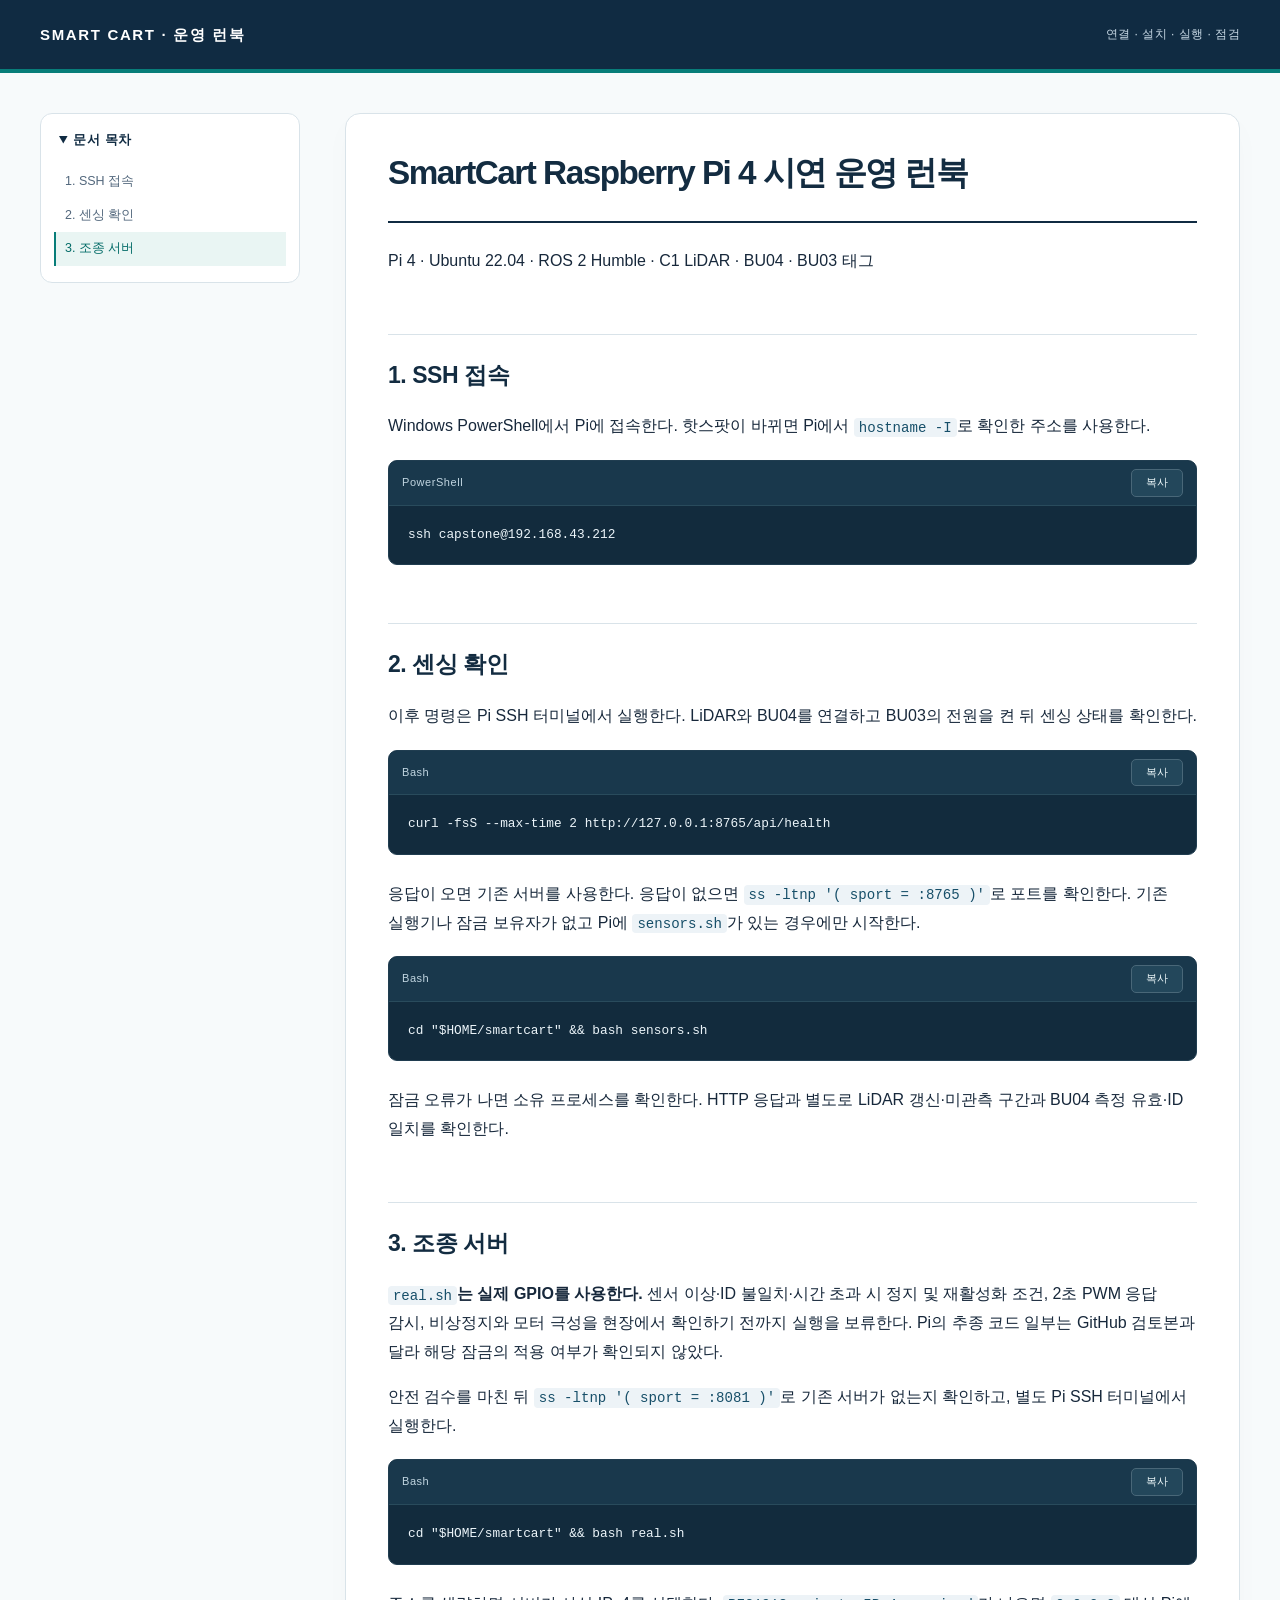
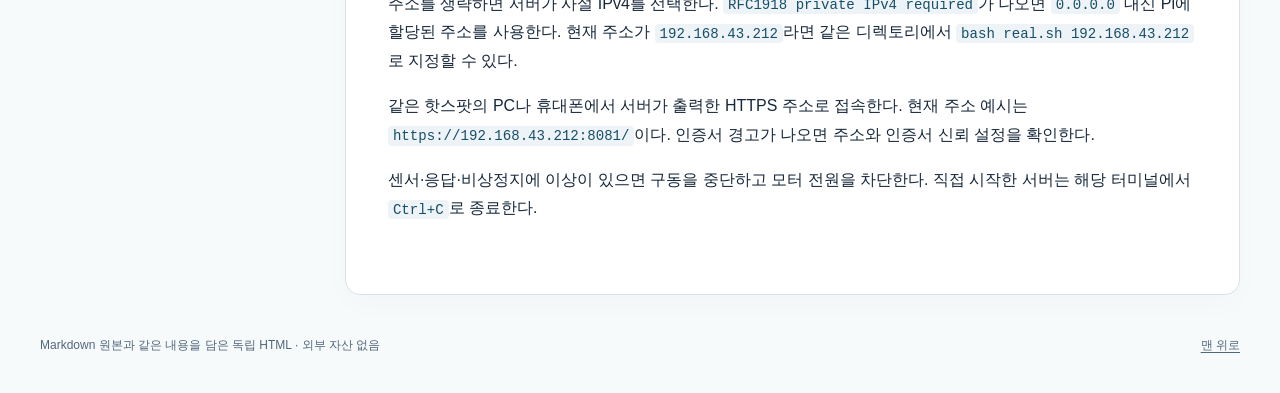
==== commit af6b1b20: "Initial commit" ====
--- a/runbook/Smart-Cart Raspberry Pi 4 기본 운영 런북.html
+++ b/runbook/Smart-Cart Raspberry Pi 4 기본 운영 런북.html
@@ -4,7 +4,7 @@
 <meta charset="utf-8">
 <meta name="viewport" content="width=device-width, initial-scale=1">
 <meta name="referrer" content="no-referrer">
-<meta name="source-sha256" content="caaa11c399497a590dd9c136efd346a3db52c63570ed654d5e1b9ffdd9691fc2">
+<meta name="source-sha256" content="eb8cd63458af521796dd84b08300e6ea5f5d790c3b1f8527c210243ea4bc63ed">
 <title>SmartCart Raspberry Pi 4 시연 운영 런북</title>
 <style>
 :root{color-scheme:light;--ink:#17283b;--muted:#52677c;--accent:#087d79;--line:#d9e3e9;--soft:#f1f6f8;--navy:#102b42;--code:#122b3d}
@@ -14,54 +14,31 @@
 <body>
 <a class="skip" href="#main">본문으로 이동</a>
 <header class="masthead" id="top"><div class="masthead-inner"><div class="brand">SMART CART · 운영 런북</div><div class="masthead-note">연결 · 설치 · 실행 · 점검</div></div></header>
-<div class="layout"><aside class="sidebar"><details class="toc-shell" open><summary>문서 목차</summary><nav aria-label="문서 목차"><a class="level-2" href="#실행-전-확인">실행 전 확인</a>
-<a class="level-2" href="#1-ssh-접속--windows-powershell">1. SSH 접속 — Windows PowerShell</a>
-<a class="level-2" href="#2-센싱--pi-터미널">2. 센싱 — Pi 터미널</a>
-<a class="level-2" href="#3-실제-조종-서버--pi-터미널">3. 실제 조종 서버 — Pi 터미널</a>
-<a class="level-2" href="#종료와-오류">종료와 오류</a></nav></details></aside><main id="main">
+<div class="layout"><aside class="sidebar"><details class="toc-shell" open><summary>문서 목차</summary><nav aria-label="문서 목차"><a class="level-2" href="#1-ssh-접속">1. SSH 접속</a>
+<a class="level-2" href="#2-센싱-확인">2. 센싱 확인</a>
+<a class="level-2" href="#3-조종-서버">3. 조종 서버</a></nav></details></aside><main id="main">
 <h1 id="smartcart-raspberry-pi-4-시연-운영-런북">SmartCart Raspberry Pi 4 시연 운영 런북</h1>
-<p>Pi 4 · Ubuntu 22.04 ARM64 · ROS 2 Humble · C1 LiDAR · 단일 BU04 · BU03 태그</p>
-<p>기본 순서는 <strong>SSH 접속 → LiDAR·BU04 센싱 → 실제 조종 서버</strong>다. 아래 Windows 명령은 PC PowerShell에서, 그 밖의 명령은 SSH 접속 후 Pi 터미널에서 실행한다.</p>
-<h2 id="실행-전-확인">실행 전 확인</h2>
-<p><strong><code>real.sh</code>는 실제 GPIO 서버를 시작한다.</strong> 센서 오류·ID 불일치·시간 초과 시 구동 잠금, 2초 PWM 응답 감시, 비상정지와 모터 전진 극성·정지 조건을 확인하기 전에는 실제 주행을 보류한다. PWM 표시는 바퀴 회전이나 물리 전원 차단의 증거가 아니다. 현재 비상정지의 Pi GPIO 피드백과 엔코더는 없다.</p>
-<p>최근 Pi 센서 조회에서 LiDAR 720개 중 무효 빔 77~80개가 관측됐다. 전방 미관측 영역과 센서 이상 시 정지·재활성화 동작을 검수해야 한다. 현재 Pi의 추종 코드 일부는 추출 ZIP 및 GitHub 검토본과 달라 안전 잠금 적용 여부가 확인되지 않았다. <strong>이 검수가 끝나기 전에는 아래 실제 서버 실행도 보류한다.</strong></p>
-<p>GitHub <code>main</code>의 <code>pi-runtime/pi-field-snapshot/</code>은 GPIO를 잠근 검토본이며 Pi에 자동 적용되지 않는다. 시험용 설정을 실제 설정으로 복사하거나 안전 잠금을 우회하지 않는다. 장치 설정 변경 전 BU03/BU04 AT 백업을 보존한다.</p>
-<h2 id="1-ssh-접속--windows-powershell">1. SSH 접속 — Windows PowerShell</h2>
-<p>현재 Pi 주소가 <code>192.168.43.212</code>인 경우:</p>
+<p>Pi 4 · Ubuntu 22.04 · ROS 2 Humble · C1 LiDAR · BU04 · BU03 태그</p>
+<h2 id="1-ssh-접속">1. SSH 접속</h2>
+<p>Windows PowerShell에서 Pi에 접속한다. 핫스팟이 바뀌면 Pi에서 <code>hostname -I</code>로 확인한 주소를 사용한다.</p>
 <div class="code-block"><div class="code-toolbar"><span>PowerShell</span><button type="button" class="copy-btn" data-code="code-1" aria-label="PowerShell 코드 복사">복사</button></div><pre tabindex="0"><code id="code-1" class="language-powershell">ssh capstone@192.168.43.212
 </code></pre></div>
-<p>접속 후 <code>capstone@SUDO:~$</code>처럼 Pi 프롬프트가 표시되는지 확인한다. 주소가 바뀌었다면 Pi에서 <code>hostname -I</code>로 확인한 현재 주소를 사용한다.</p>
-<h2 id="2-센싱--pi-터미널">2. 센싱 — Pi 터미널</h2>
-<p>LiDAR와 BU04를 Pi에 연결하고 BU03의 전원을 켠다. 센싱이 이미 실행 중인지 확인한다.</p>
-<div class="code-block"><div class="code-toolbar"><span>Bash</span><button type="button" class="copy-btn" data-code="code-2" aria-label="Bash 코드 복사">복사</button></div><pre tabindex="0"><code id="code-2" class="language-bash">curl -fsS --max-time 2 http://127.0.0.1:8765/api/health | python3 -m json.tool
+<h2 id="2-센싱-확인">2. 센싱 확인</h2>
+<p>이후 명령은 Pi SSH 터미널에서 실행한다. LiDAR와 BU04를 연결하고 BU03의 전원을 켠 뒤 센싱 상태를 확인한다.</p>
+<div class="code-block"><div class="code-toolbar"><span>Bash</span><button type="button" class="copy-btn" data-code="code-2" aria-label="Bash 코드 복사">복사</button></div><pre tabindex="0"><code id="code-2" class="language-bash">curl -fsS --max-time 2 http://127.0.0.1:8765/api/health
 </code></pre></div>
-<p>응답이 오면 중복 시작하지 않는다. HTTP 응답이나 <code>lidar_valid</code>만으로 모든 방향의 빔과 실제 장애물 정지가 검증되는 것은 아니다. BU04 측정 유효·ID 일치, LiDAR 갱신·무효 빔 및 장착 방향을 확인한다.</p>
-<p>응답이 없으면 먼저 포트와 잠금 보유자를 확인한다.</p>
-<div class="code-block"><div class="code-toolbar"><span>Bash</span><button type="button" class="copy-btn" data-code="code-3" aria-label="Bash 코드 복사">복사</button></div><pre tabindex="0"><code id="code-3" class="language-bash">ss -ltnp '( sport = :8765 )'
-fuser -v /tmp/smartcart-runner-*/live.lock /tmp/smartcart-runner-*/8765.lock
+<p>응답이 오면 기존 서버를 사용한다. 응답이 없으면 <code>ss -ltnp '( sport = :8765 )'</code>로 포트를 확인한다. 기존 실행기나 잠금 보유자가 없고 Pi에 <code>sensors.sh</code>가 있는 경우에만 시작한다.</p>
+<div class="code-block"><div class="code-toolbar"><span>Bash</span><button type="button" class="copy-btn" data-code="code-3" aria-label="Bash 코드 복사">복사</button></div><pre tabindex="0"><code id="code-3" class="language-bash">cd "$HOME/smartcart" &amp;&amp; bash sensors.sh
 </code></pre></div>
-<p>기존 센싱 실행기와 잠금 보유자가 없을 때만 다음을 실행한다.</p>
-<div class="code-block"><div class="code-toolbar"><span>Bash</span><button type="button" class="copy-btn" data-code="code-4" aria-label="Bash 코드 복사">복사</button></div><pre tabindex="0"><code id="code-4" class="language-bash">cd "$HOME/smartcart"
-bash sensors.sh
+<p>잠금 오류가 나면 소유 프로세스를 확인한다. HTTP 응답과 별도로 LiDAR 갱신·미관측 구간과 BU04 측정 유효·ID 일치를 확인한다.</p>
+<h2 id="3-조종-서버">3. 조종 서버</h2>
+<p><strong><code>real.sh</code>는 실제 GPIO를 사용한다.</strong> 센서 이상·ID 불일치·시간 초과 시 정지 및 재활성화 조건, 2초 PWM 응답 감시, 비상정지와 모터 극성을 현장에서 확인하기 전까지 실행을 보류한다. Pi의 추종 코드 일부는 GitHub 검토본과 달라 해당 잠금의 적용 여부가 확인되지 않았다.</p>
+<p>안전 검수를 마친 뒤 <code>ss -ltnp '( sport = :8081 )'</code>로 기존 서버가 없는지 확인하고, 별도 Pi SSH 터미널에서 실행한다.</p>
+<div class="code-block"><div class="code-toolbar"><span>Bash</span><button type="button" class="copy-btn" data-code="code-4" aria-label="Bash 코드 복사">복사</button></div><pre tabindex="0"><code id="code-4" class="language-bash">cd "$HOME/smartcart" &amp;&amp; bash real.sh
 </code></pre></div>
-<p><code>sensors.sh</code>는 추출본 기준으로 기존 센싱을 확인하고 없을 때 단일 BU04 센싱을 시작한다. Pi의 현재 파일이 동일한지는 별도 확인이 필요하다. 터미널을 열어 두며 기존 수집기와 중복 실행하지 않는다. 잠금 오류가 나면 소유 프로세스를 확인하고 잠금 파일을 임의로 삭제하지 않는다.</p>
-<h2 id="3-실제-조종-서버--pi-터미널">3. 실제 조종 서버 — Pi 터미널</h2>
-<p>사용자는 Pi에서 <code>bash real.sh</code>로 서버를 실행하고 <code>https://192.168.43.212:8081/</code>에 접속할 수 있다고 보고했다. 화면 연결만으로 실제 주행의 안전성을 확인할 수는 없다.</p>
-<p><strong>위 안전 검수가 완료된 경우에만</strong>, 별도 SSH 터미널에서 기존 조종 서버가 없는지 확인한 뒤 실행한다. 현재는 검수 전이므로 실행을 보류한다.</p>
-<div class="code-block"><div class="code-toolbar"><span>Bash</span><button type="button" class="copy-btn" data-code="code-5" aria-label="Bash 코드 복사">복사</button></div><pre tabindex="0"><code id="code-5" class="language-bash">ss -ltnp '( sport = :8081 )'
-</code></pre></div>
-<p>8081이 사용 중이지 않고 안전 검수가 완료된 경우 실행한다.</p>
-<div class="code-block"><div class="code-toolbar"><span>Bash</span><button type="button" class="copy-btn" data-code="code-6" aria-label="Bash 코드 복사">복사</button></div><pre tabindex="0"><code id="code-6" class="language-bash">cd "$HOME/smartcart"
-bash real.sh
-</code></pre></div>
-<p>8081이 사용 중이면 서버를 중복 실행하지 않는다. 서버가 출력한 현재 HTTPS 주소·접속키를 확인하고 같은 핫스팟의 PC나 휴대폰에서 접속한다. 인증서가 현재 IP에 맞는지 확인하고 TLS 경고를 우회하지 않는다. 접속키와 개인키는 공유하지 않는다.</p>
-<p>추출 당시 <code>virtual.sh</code>도 기본 GPIO를 선택했다. 이름만 보고 가상 출력으로 판단하지 않는다.</p>
-<h2 id="종료와-오류">종료와 오류</h2>
-<ul>
-<li><p>조종 중 정지가 필요하면 비상정지 수단을 사용한다. 직접 시작한 서버는 해당 터미널에서 <code>Ctrl+C</code>로 종료하고, 센싱도 직접 시작했다면 해당 터미널에서 별도로 종료한다.</p></li>
-<li><p>센서 이상, 무효·미관측 빔, 2초 응답 미확인 또는 비상정지 이상 시 구동을 중단하고 모터 전원을 차단한다.</p></li>
-<li><p>Pi의 장치 설정·센서 보정·모터 배선은 이 런북 갱신으로 변경되지 않는다.</p></li>
-</ul>
+<p>주소를 생략하면 서버가 사설 IPv4를 선택한다. <code>RFC1918 private IPv4 required</code>가 나오면 <code>0.0.0.0</code> 대신 Pi에 할당된 주소를 사용한다. 현재 주소가 <code>192.168.43.212</code>라면 같은 디렉토리에서 <code>bash real.sh 192.168.43.212</code>로 지정할 수 있다.</p>
+<p>같은 핫스팟의 PC나 휴대폰에서 서버가 출력한 HTTPS 주소로 접속한다. 현재 주소 예시는 <code>https://192.168.43.212:8081/</code>이다. 인증서 경고가 나오면 주소와 인증서 신뢰 설정을 확인한다.</p>
+<p>센서·응답·비상정지에 이상이 있으면 구동을 중단하고 모터 전원을 차단한다. 직접 시작한 서버는 해당 터미널에서 <code>Ctrl+C</code>로 종료한다.</p>
 </main></div><footer class="page-footer"><span>Markdown 원본과 같은 내용을 담은 독립 HTML · 외부 자산 없음</span><a href="#top">맨 위로</a></footer><span class="sr-only" id="copy-status" aria-live="polite"></span>
 <script>
 (() => {
